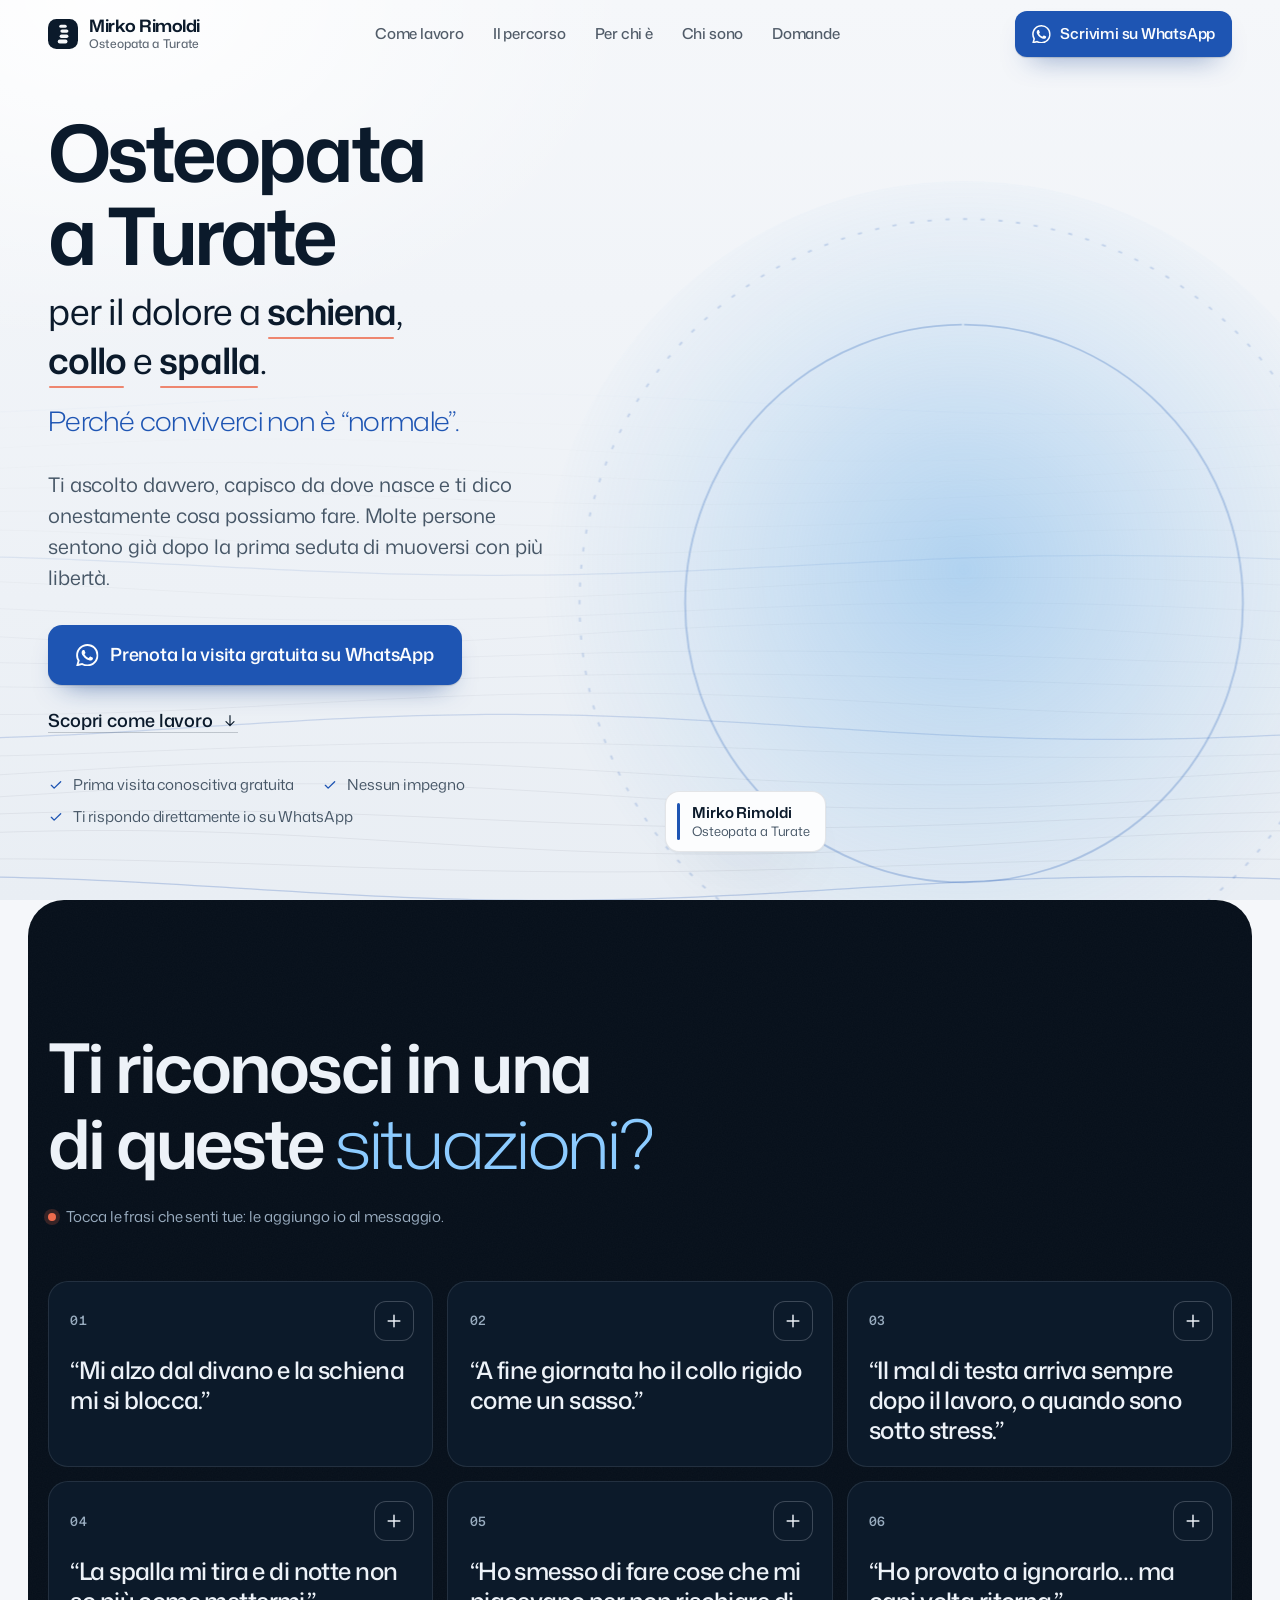
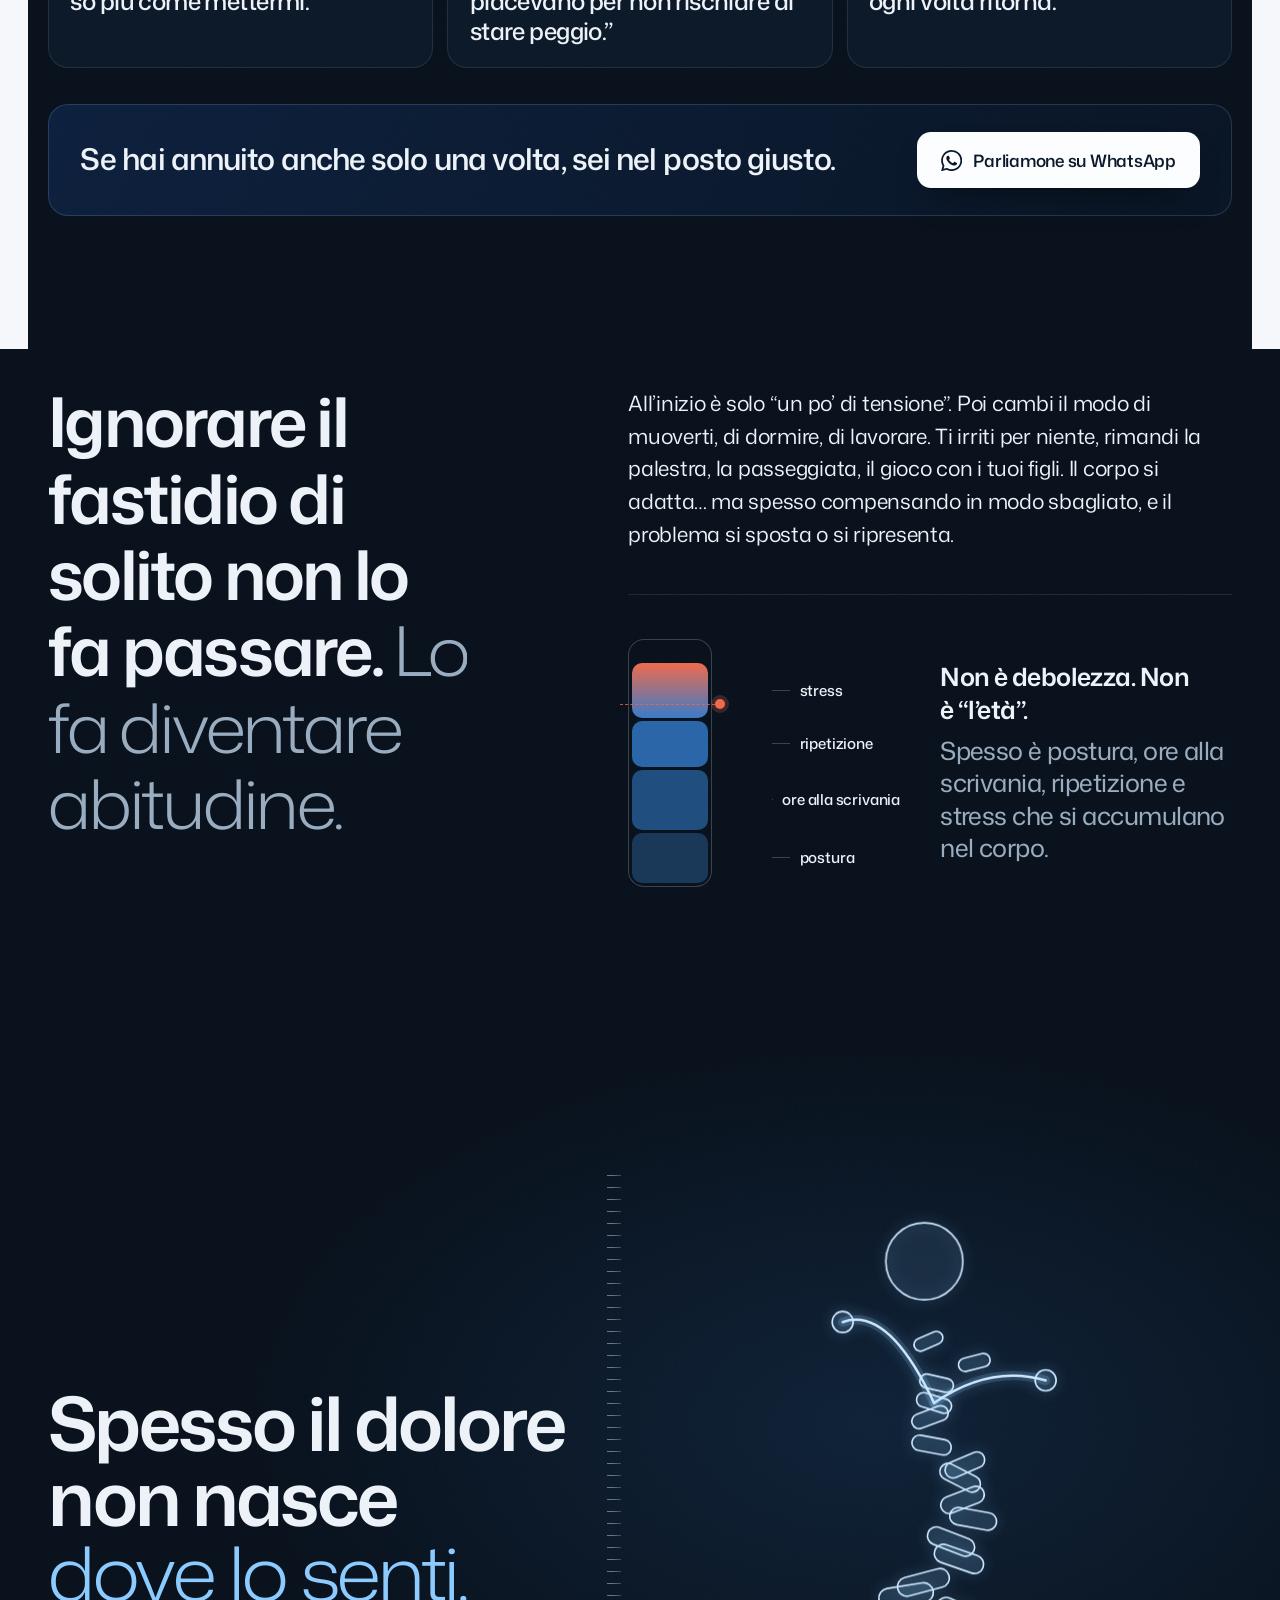
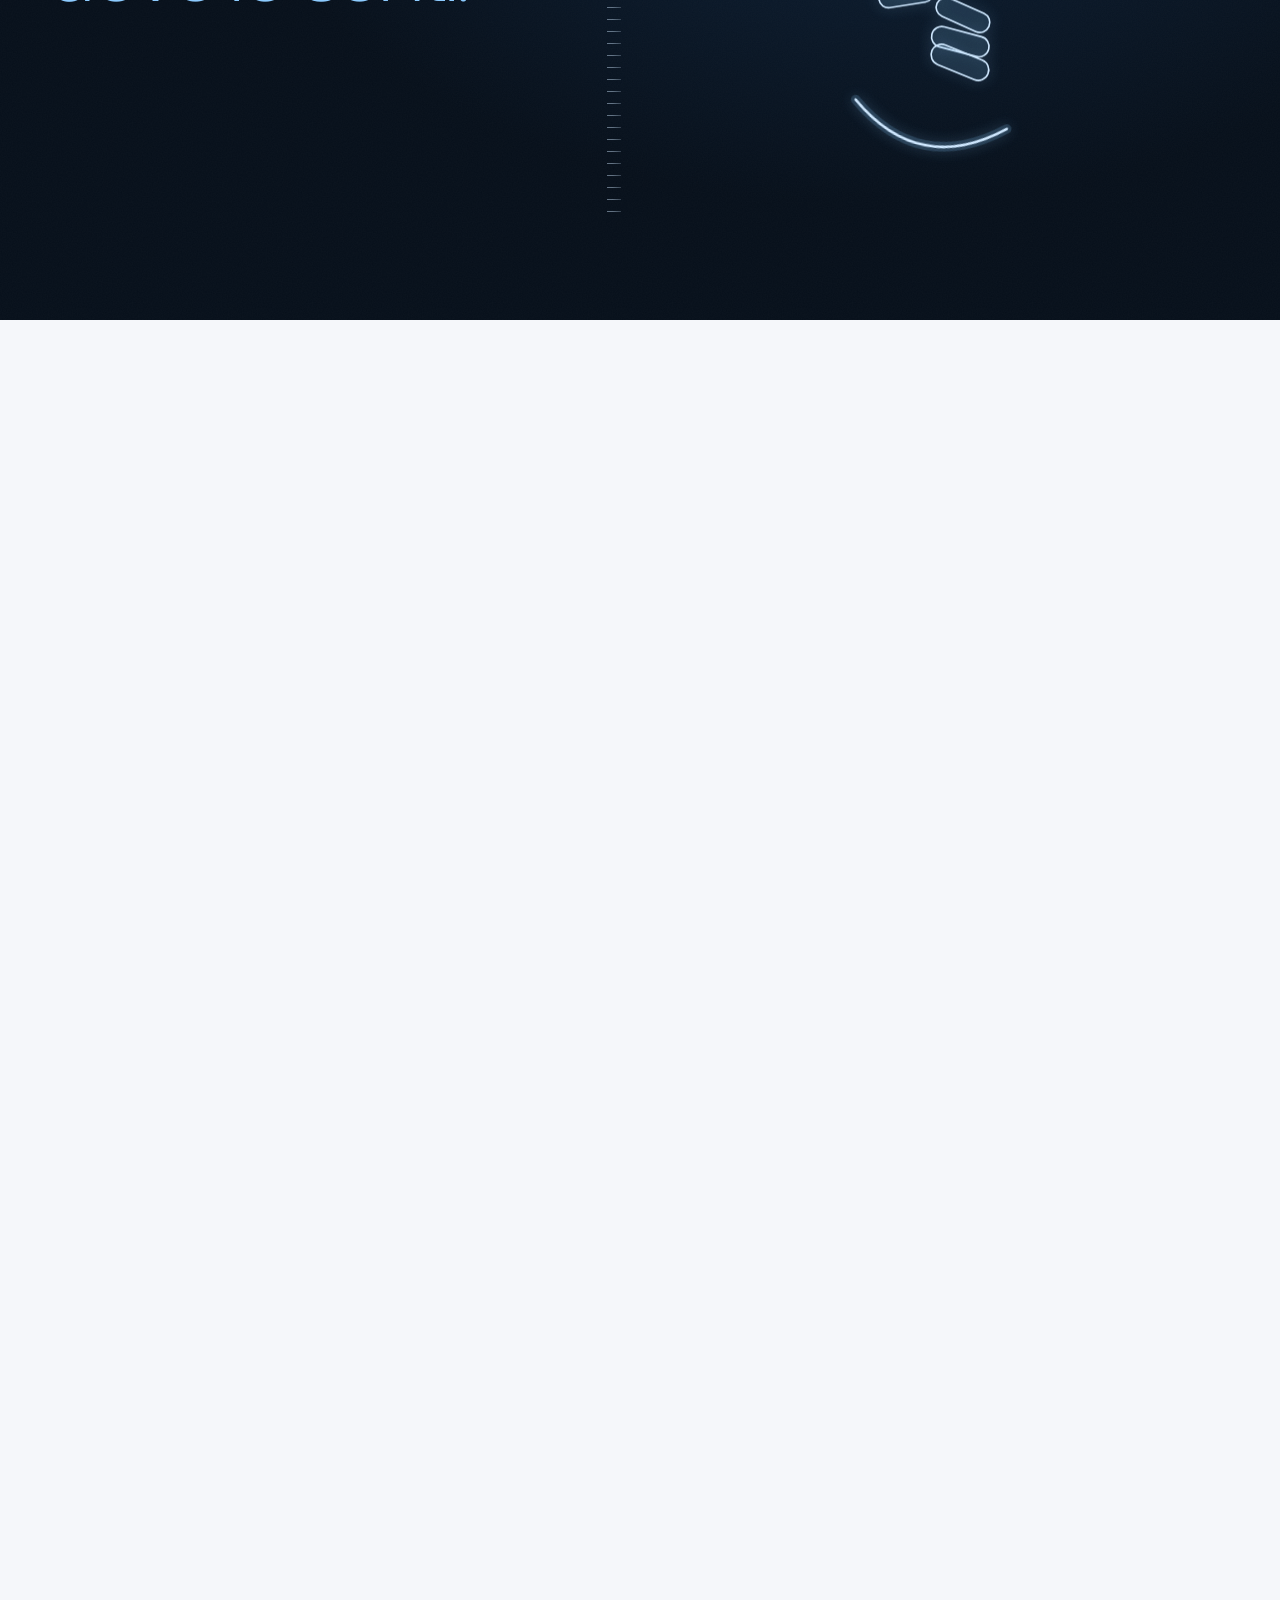
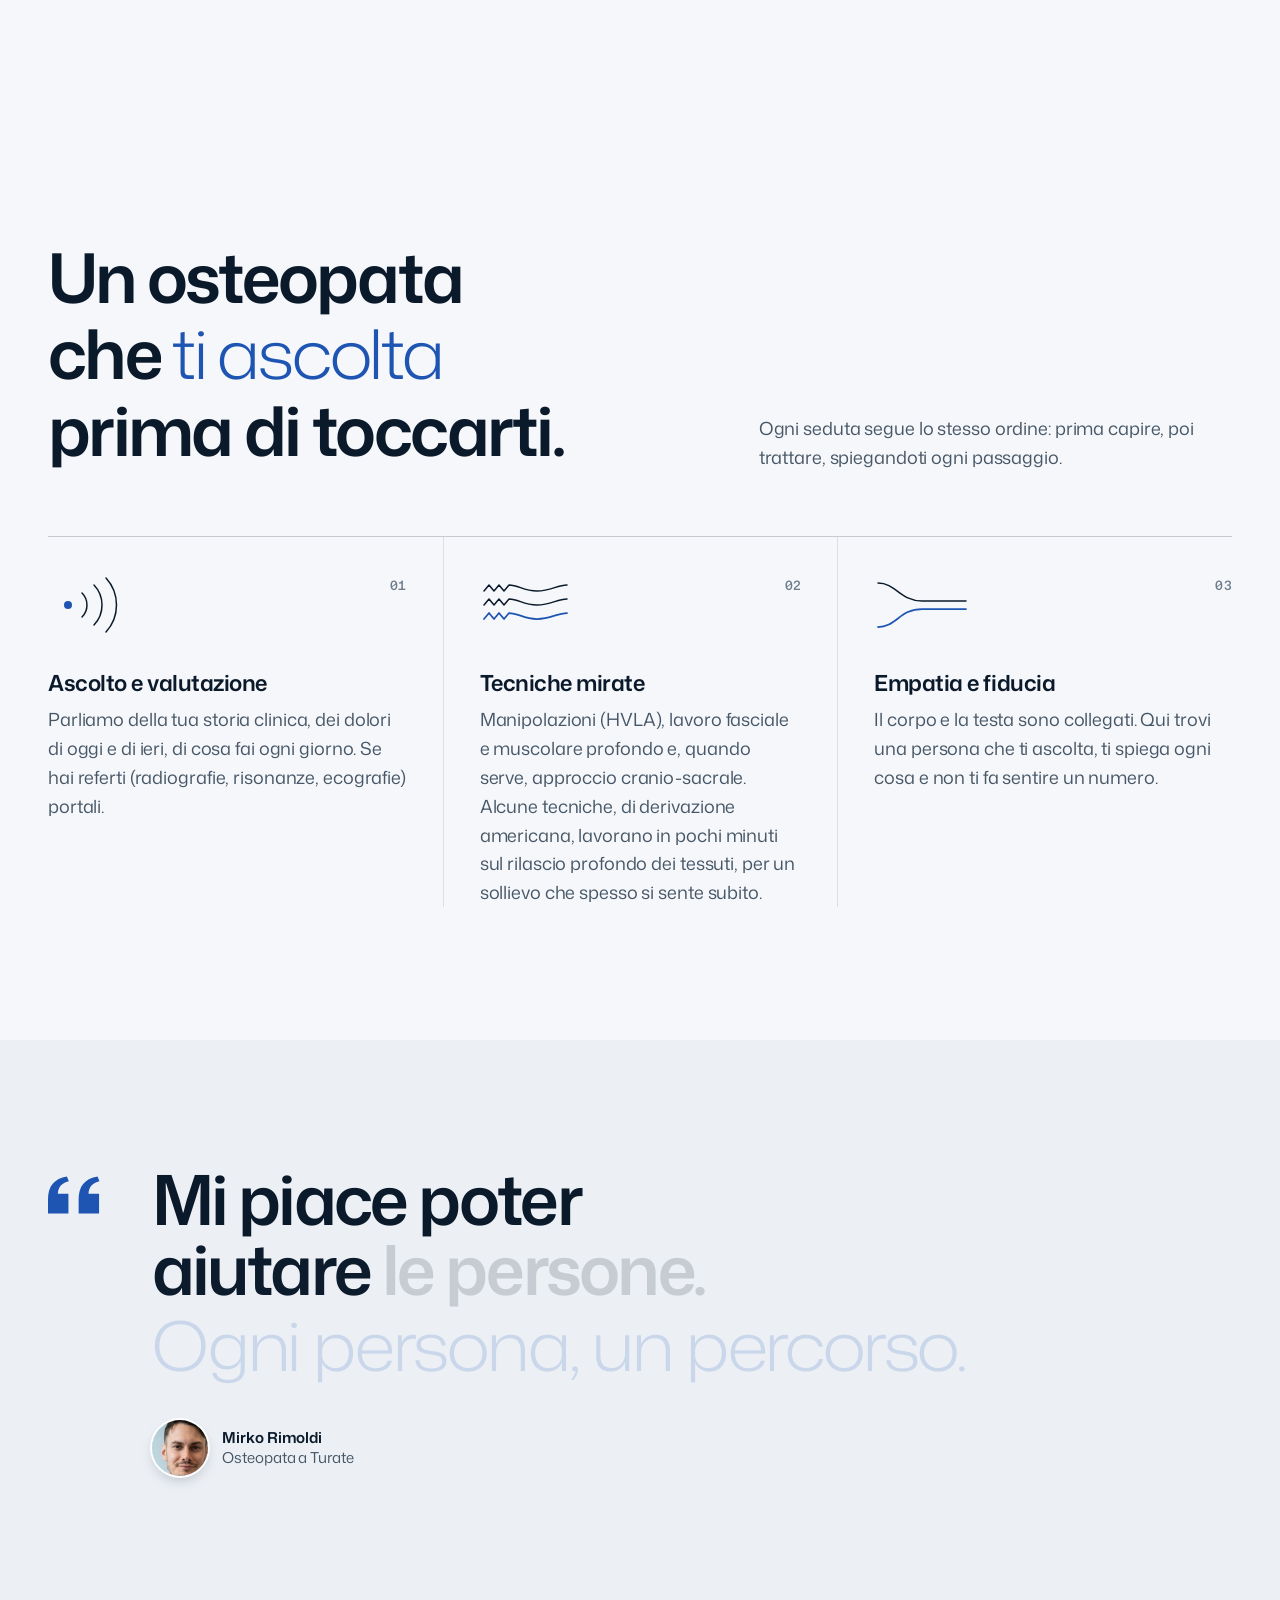
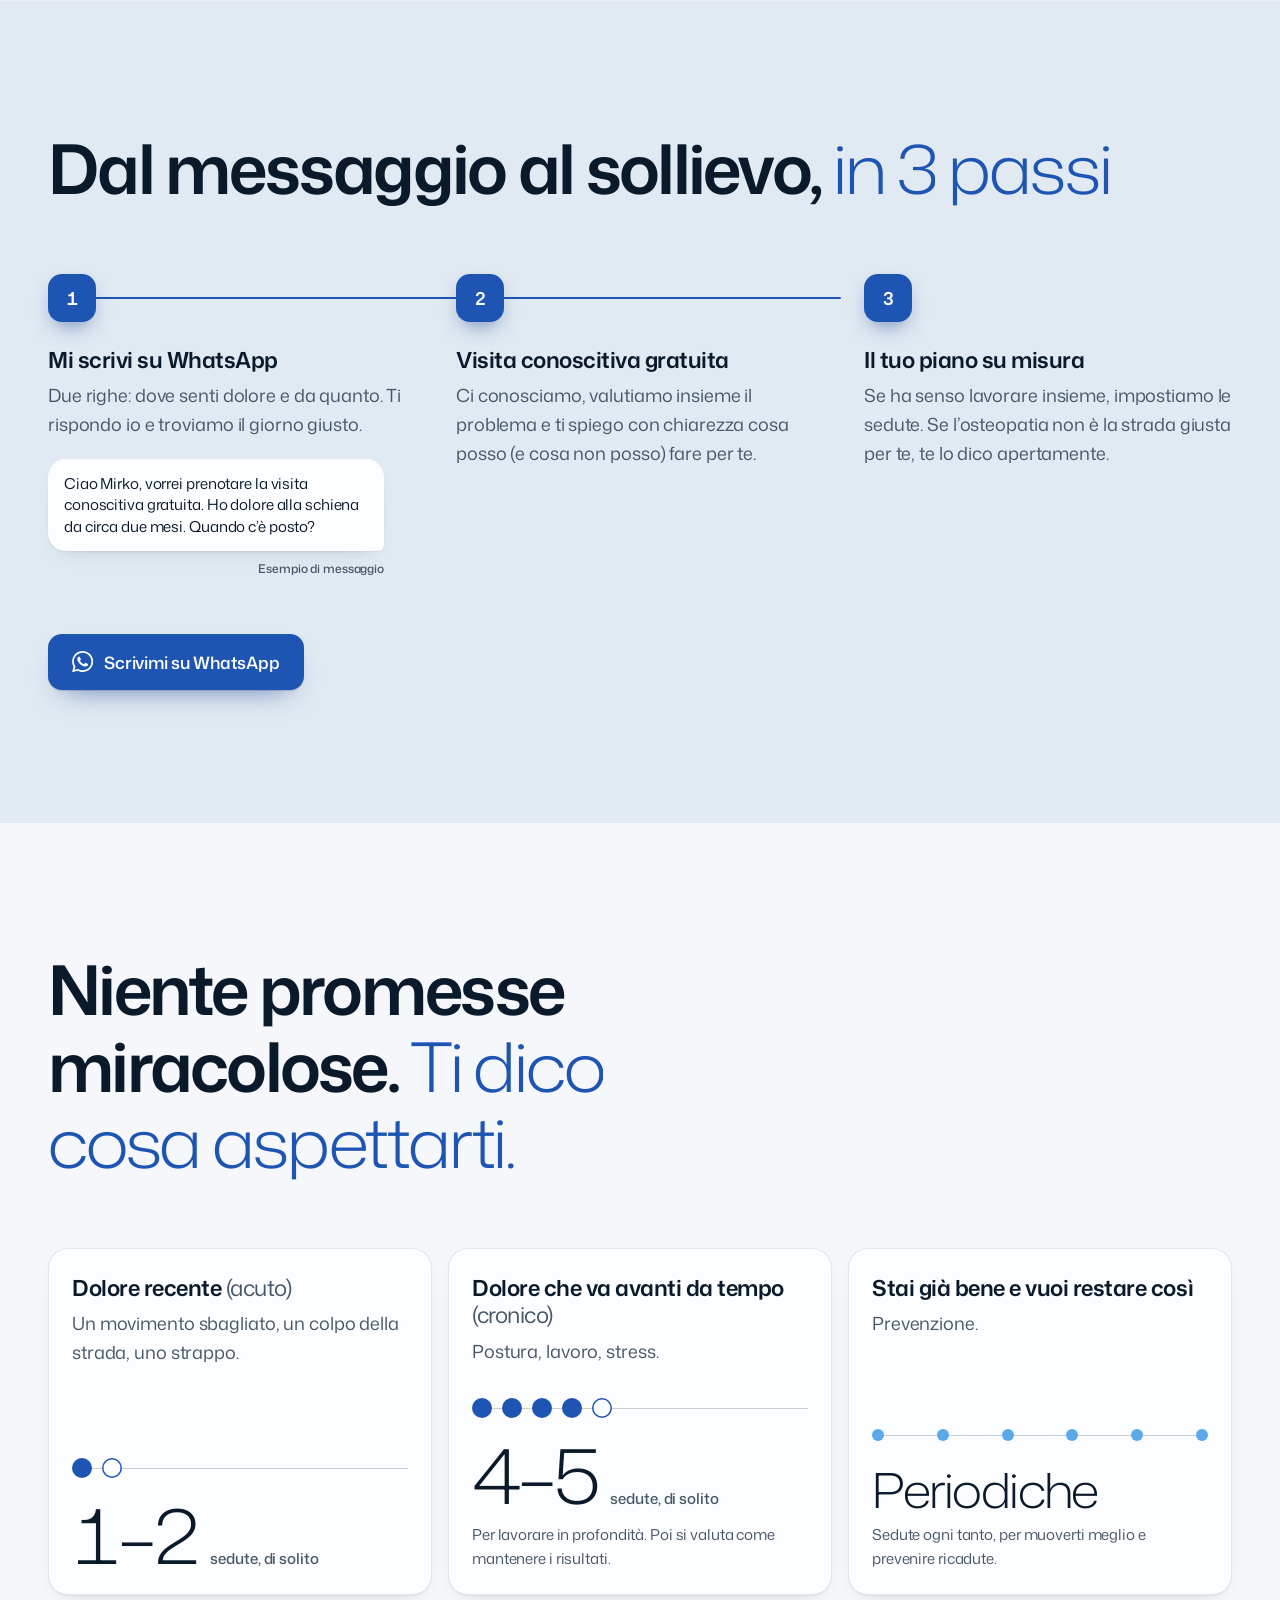
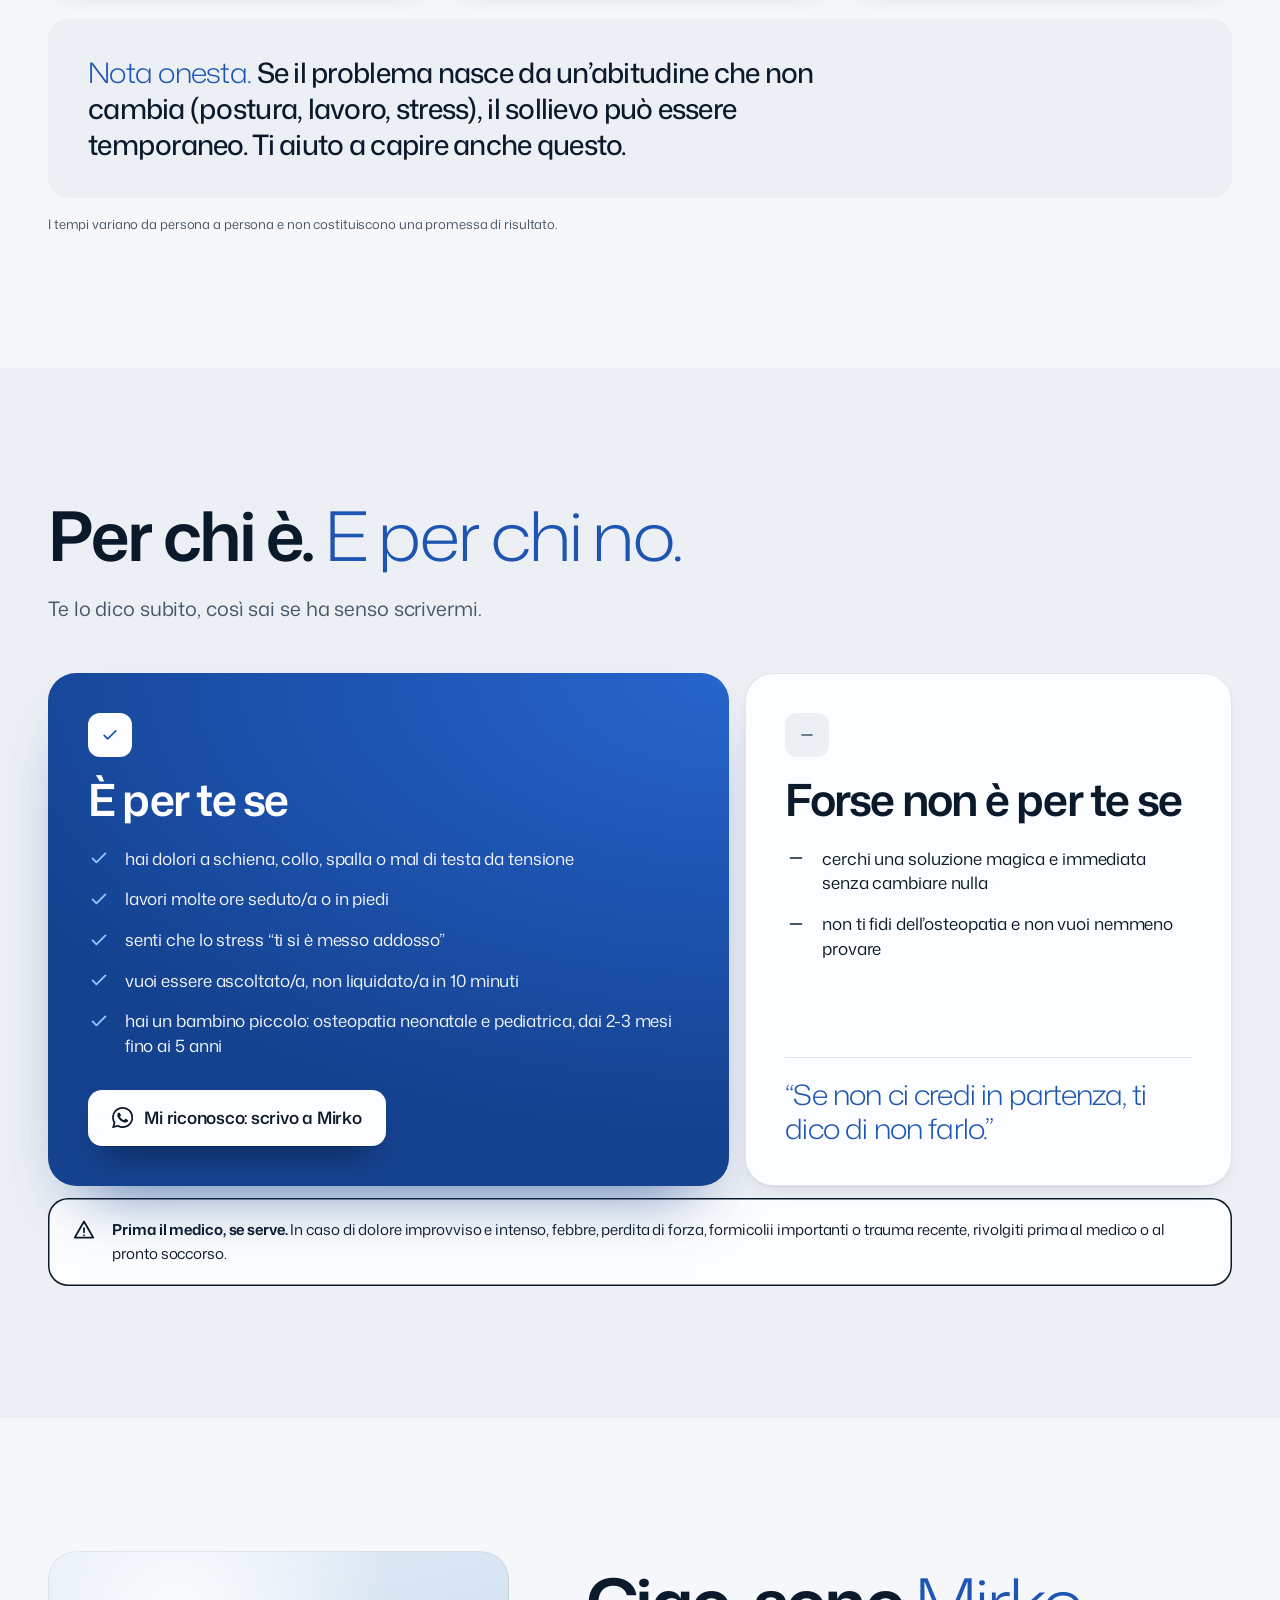
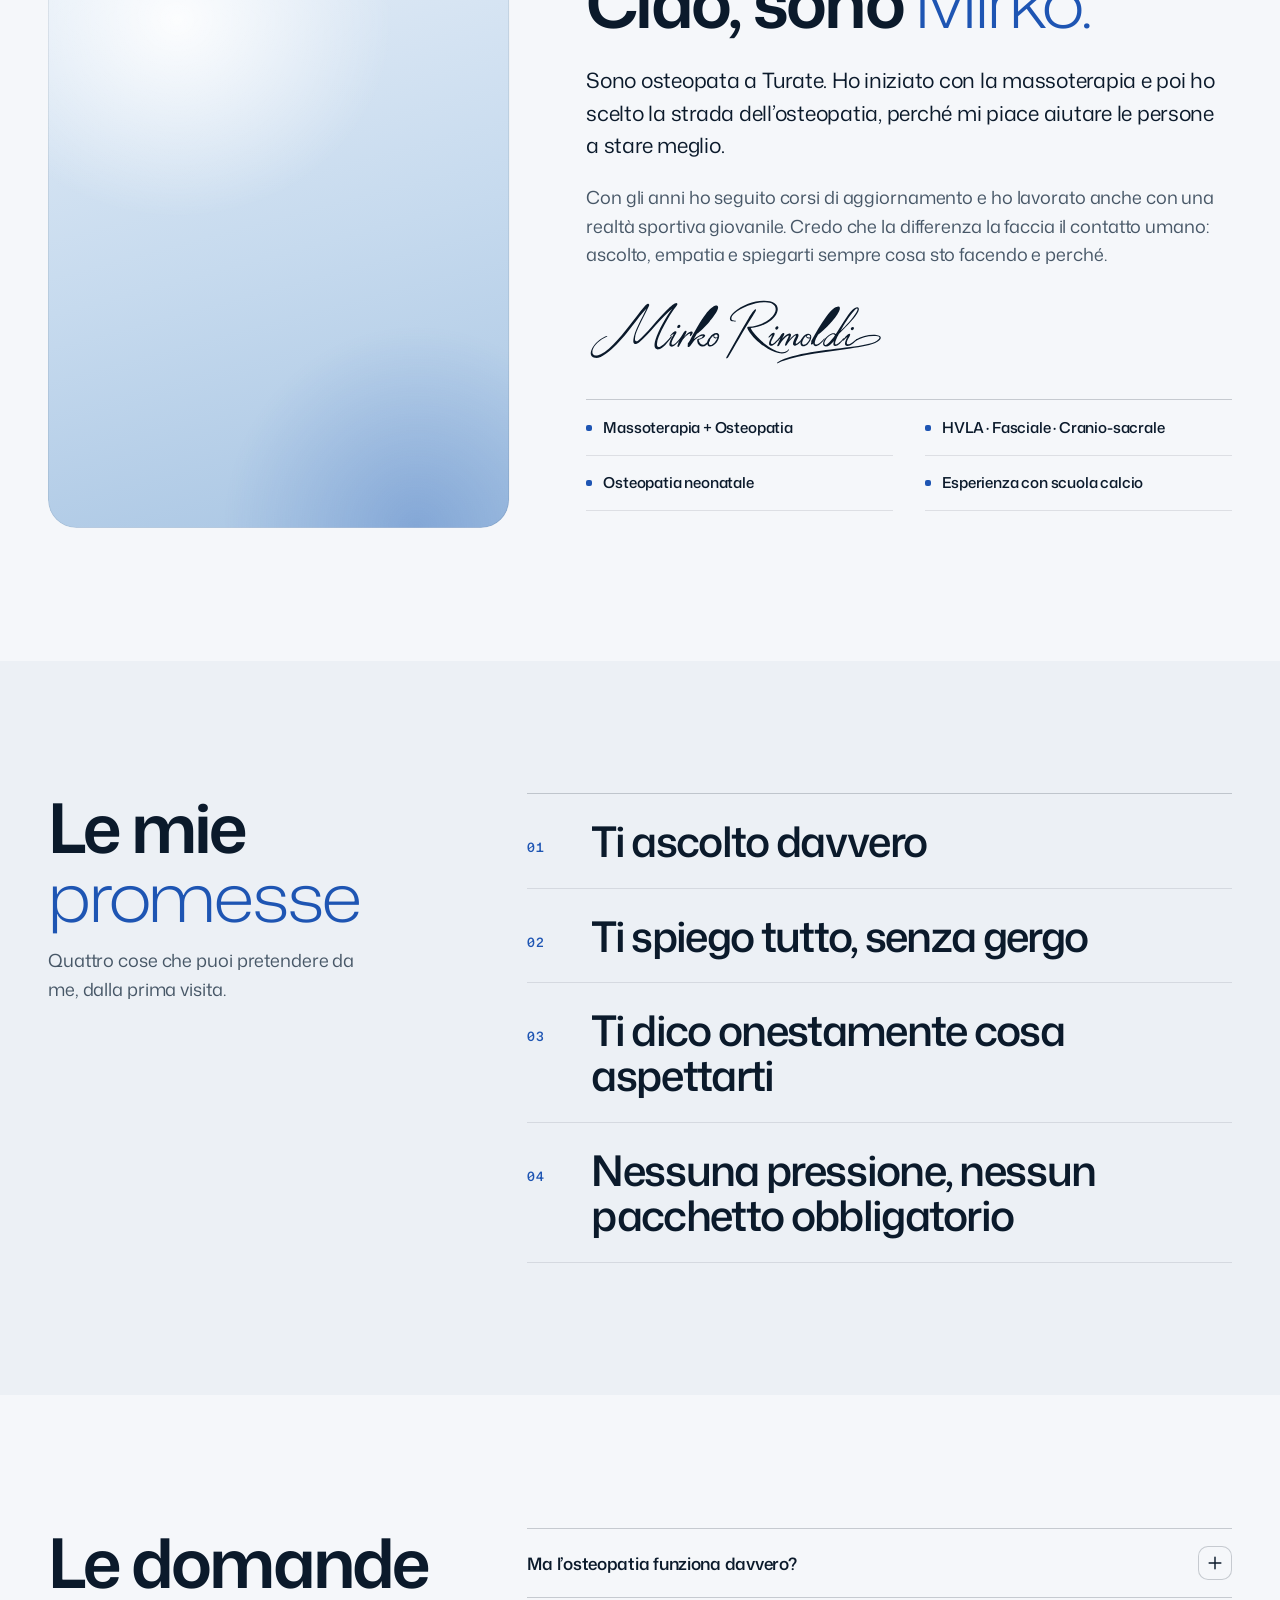
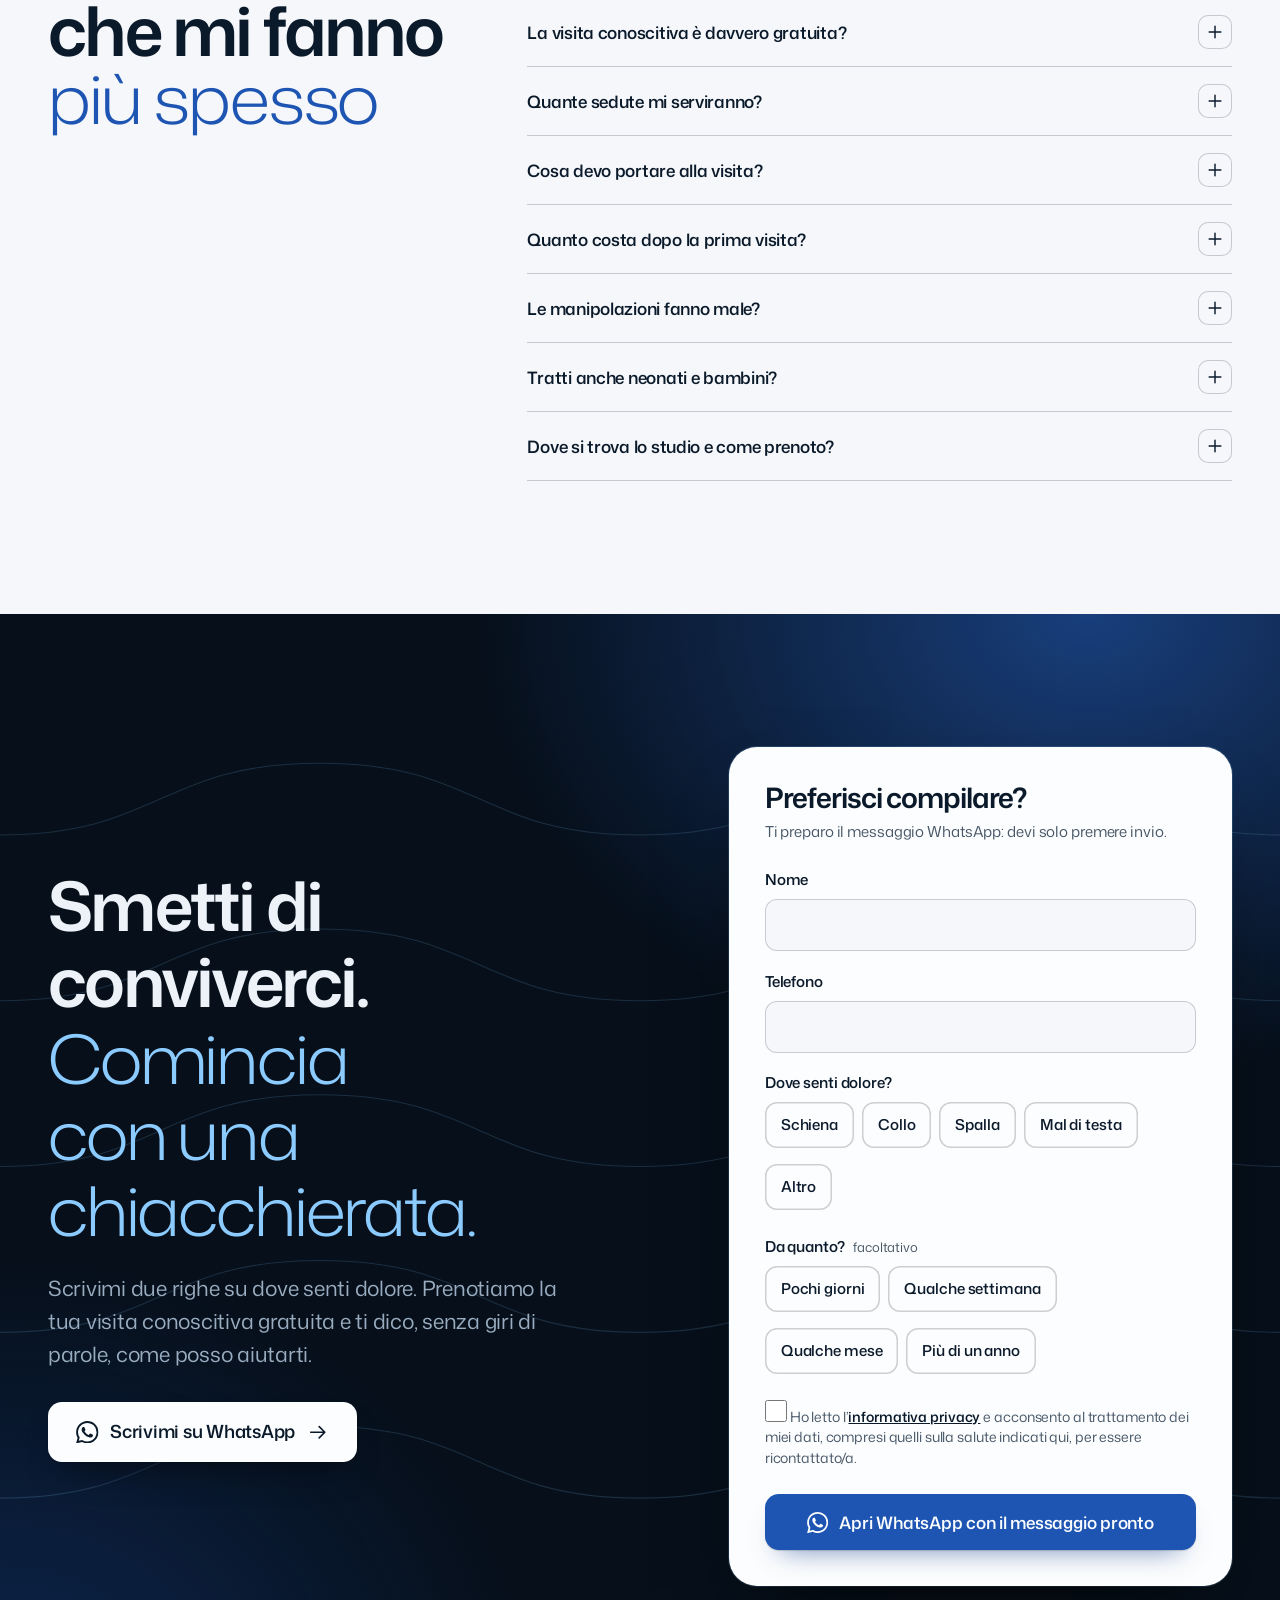
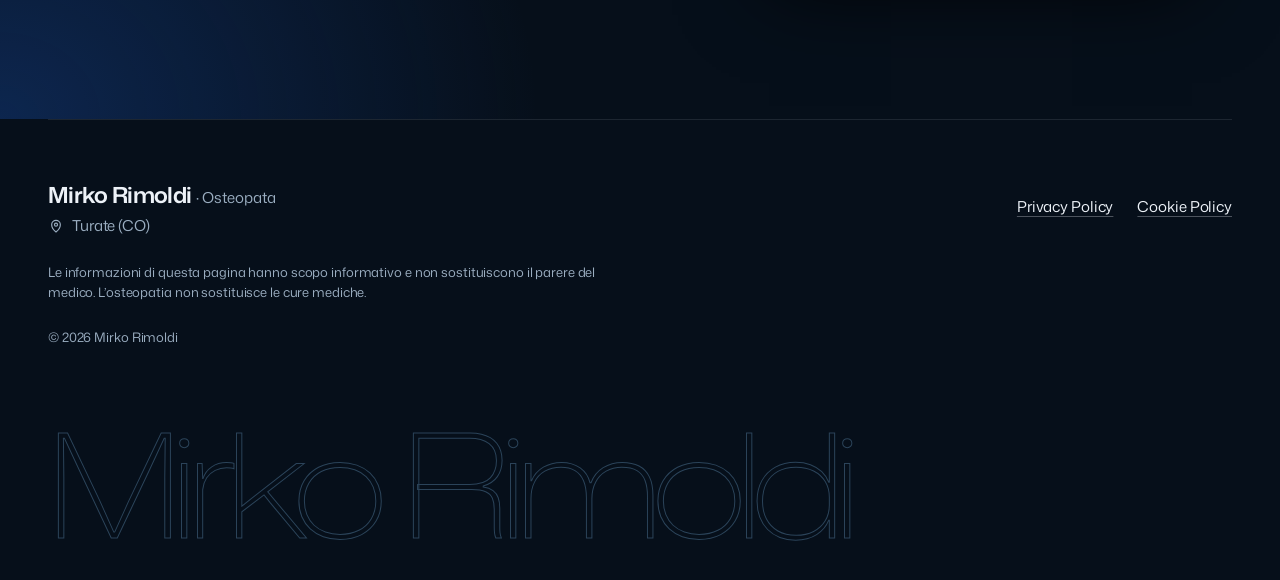
==== index.html @ b384494f "Restyling "Regia clinica": più professionale, animato, ritratto e firma in Chi sono - Un solo caratt" ====
<!doctype html>
<html lang="it" class="no-js">
<head>
<meta charset="utf-8">
<meta name="viewport" content="width=device-width, initial-scale=1, viewport-fit=cover">
<title>Osteopata a Turate · Mirko Rimoldi · Prima visita conoscitiva gratuita</title>
<meta name="description" content="Dolore alla schiena, al collo, alla spalla o mal di testa da tensione? Mirko Rimoldi, osteopata a Turate: ti ascolto, ti spiego e ti dico onestamente cosa aspettarti. Prima visita conoscitiva gratuita su WhatsApp.">
<meta name="theme-color" content="#F5F7FA">
<meta name="format-detection" content="telephone=no">

<!-- Open Graph: dopo la pubblicazione sostituire i percorsi relativi con URL assoluti (https://dominio/...) -->
<meta property="og:type" content="website">
<meta property="og:locale" content="it_IT">
<meta property="og:site_name" content="Mirko Rimoldi · Osteopata">
<meta property="og:title" content="Osteopata a Turate per schiena, collo e spalla · Prima visita conoscitiva gratuita">
<meta property="og:description" content="Ti ascolto, ti spiego e ti dico onestamente cosa aspettarti. Scrivimi su WhatsApp.">
<meta property="og:image" content="assets/img/og.jpg">
<meta property="og:image:width" content="1200">
<meta property="og:image:height" content="630">
<meta name="twitter:card" content="summary_large_image">

<link rel="icon" href="assets/img/favicon.svg" type="image/svg+xml">
<link rel="apple-touch-icon" href="assets/img/apple-touch-icon.png">

<link rel="preload" href="assets/fonts/mona-sans-latin-normal.woff2" as="font" type="font/woff2" crossorigin>
<link rel="preload" href="assets/img/mirko-cutout.webp" as="image" type="image/webp" media="(min-width: 960px)">

<script>
  (function (d) {
    var c = d.documentElement.classList;
    c.remove('no-js'); c.add('js');
    try { if (!window.matchMedia('(prefers-reduced-motion: reduce)').matches) c.add('motion'); } catch (e) {}
  })(document);
</script>
<link rel="stylesheet" href="assets/css/styles.css">
<script src="assets/js/config.js" defer></script>
<script src="assets/js/app.js" defer></script>
</head>
<body>
<!--
THESIS: "Regia clinica". Dal blocco al rilascio, girato come un film: luce di studio in apertura, notte cinematografica per il dolore, una radiografia che si riallinea, poi la luce. Più professionale della v2 (griglia rigorosa, niente card storte), sempre animata.
OWN-WORLD: Neutri freddi di studio, blu notte per le scene, blu clinico (cobalto) per fiducia e azione, un solo corallo per il punto di dolore. Un solo carattere, Mona Sans: stretto e pesante = tensione, largo e leggero = rilascio (la tipografia espira).
STORY: Mi riconosco e lo seleziono (buio) → capisco che il carico si accumula → il dolore non nasce dove lo sento (la radiografia si riallinea, la luce cambia) → un osteopata che ascolta, onesto sui tempi → scrivo su WhatsApp, con le mie frasi già nel messaggio.
FIRST VIEWPORT: Hero a tutta larghezza in luce di studio; titoli di testa che salgono da maschere, le parole del dolore entrano strette e pesanti e poi espirano; ritratto che si "accende" con anelli di precisione.
FORM: terza revisione su richiesta del cliente (24/11/2026): "più professionale ma sempre animato e da oscar".
-->
<svg width="0" height="0" style="position:absolute" aria-hidden="true" focusable="false">
  <symbol id="i-wa" viewBox="0 0 24 24"><path fill="currentColor" d="M17.47 14.38c-.3-.15-1.76-.87-2.03-.97-.27-.1-.47-.15-.67.15-.2.3-.77.97-.94 1.16-.17.2-.35.22-.64.08-.3-.15-1.26-.47-2.39-1.48-.88-.79-1.48-1.76-1.65-2.06-.17-.3-.02-.46.13-.6.13-.14.3-.35.45-.52.15-.18.2-.3.3-.5.1-.2.05-.37-.03-.52-.07-.15-.67-1.61-.92-2.2-.24-.59-.48-.5-.67-.51h-.57c-.2 0-.52.07-.79.37-.27.3-1.04 1.02-1.04 2.48s1.07 2.88 1.21 3.07c.15.2 2.1 3.2 5.08 4.49.71.31 1.26.49 1.7.63.71.22 1.36.19 1.87.12.57-.09 1.76-.72 2-1.41.25-.7.25-1.29.18-1.41-.08-.13-.28-.2-.57-.35m-5.42 7.4h-.01a9.87 9.87 0 0 1-5.03-1.38l-.36-.21-3.74.98 1-3.65-.24-.37a9.86 9.86 0 0 1-1.51-5.26c0-5.45 4.44-9.88 9.89-9.88 2.64 0 5.12 1.03 6.99 2.9a9.82 9.82 0 0 1 2.89 6.99c0 5.45-4.44 9.88-9.88 9.88m8.41-18.3A11.82 11.82 0 0 0 12.05 0C5.5 0 .16 5.34.16 11.89c0 2.1.55 4.14 1.59 5.95L.06 24l6.3-1.65a11.88 11.88 0 0 0 5.68 1.45h.01c6.55 0 11.89-5.34 11.89-11.89 0-3.18-1.24-6.17-3.48-8.41Z"/></symbol>
  <symbol id="i-check" viewBox="0 0 24 24"><path fill="none" stroke="currentColor" stroke-width="2" stroke-linecap="round" stroke-linejoin="round" d="M5 12.5l4.2 4.2L19 7"/></symbol>
  <symbol id="i-minus" viewBox="0 0 24 24"><path fill="none" stroke="currentColor" stroke-width="2" stroke-linecap="round" d="M6 12h12"/></symbol>
  <symbol id="i-plus" viewBox="0 0 24 24"><path fill="none" stroke="currentColor" stroke-width="1.75" stroke-linecap="round" d="M12 5v14M5 12h14"/></symbol>
  <symbol id="i-arrow" viewBox="0 0 24 24"><path fill="none" stroke="currentColor" stroke-width="1.75" stroke-linecap="round" stroke-linejoin="round" d="M4 12h15M13 6l6 6-6 6"/></symbol>
  <symbol id="i-down" viewBox="0 0 24 24"><path fill="none" stroke="currentColor" stroke-width="1.75" stroke-linecap="round" stroke-linejoin="round" d="M12 4v15M6 13l6 6 6-6"/></symbol>
  <symbol id="i-alert" viewBox="0 0 24 24"><g fill="none" stroke="currentColor" stroke-width="1.75" stroke-linecap="round" stroke-linejoin="round"><path d="M12 3.5 2.8 19.5h18.4Z"/><path d="M12 10v4.2"/><path d="M12 17.2v.1"/></g></symbol>
  <symbol id="i-pin" viewBox="0 0 24 24"><g fill="none" stroke="currentColor" stroke-width="1.75" stroke-linecap="round" stroke-linejoin="round"><path d="M12 21s-6.5-5.6-6.5-11a6.5 6.5 0 0 1 13 0c0 5.4-6.5 11-6.5 11Z"/><circle cx="12" cy="10" r="2.3"/></g></symbol>
</svg>

<a class="skip-link" href="#main">Vai al contenuto</a>

<header class="site-header" data-header>
  <div class="container site-header__inner">
    <a class="wordmark" href="#top" aria-label="Mirko Rimoldi, osteopata: torna all’inizio">
      <svg class="wordmark__mark" viewBox="0 0 32 32" aria-hidden="true" focusable="false"><rect class="wm-bg" width="32" height="32" rx="9"/><g class="wm-v"><rect x="12" y="6" width="8" height="3.4" rx="1.7"/><rect x="13.2" y="11.1" width="8.6" height="3.6" rx="1.8"/><rect x="12.4" y="16.4" width="9.4" height="3.8" rx="1.9"/><rect x="10.4" y="21.9" width="10.4" height="4.1" rx="2.05"/></g></svg>
      <span class="wordmark__text">
        <span class="wordmark__name">Mirko Rimoldi</span>
        <span class="wordmark__role">Osteopata a Turate</span>
      </span>
    </a>
    <nav class="nav" aria-label="Sezioni della pagina">
      <ul class="nav__list" role="list">
        <li><a class="nav__link" href="#come-lavoro" data-nav>Come lavoro</a></li>
        <li><a class="nav__link" href="#percorso" data-nav>Il percorso</a></li>
        <li><a class="nav__link" href="#per-chi" data-nav>Per chi è</a></li>
        <li><a class="nav__link" href="#chi-sono" data-nav>Chi sono</a></li>
        <li><a class="nav__link" href="#faq" data-nav>Domande</a></li>
      </ul>
    </nav>
    <div class="site-header__actions">
      <a class="btn btn--small btn--header" href="https://wa.me/" data-wa data-cta="header" target="_blank" rel="noopener">
        <svg class="icon" aria-hidden="true"><use href="#i-wa"/></svg>
        <span class="btn__label">Scrivimi<span class="sm-sr"> su WhatsApp</span></span>
      </a>
      <button class="menu-toggle" type="button" aria-expanded="false" aria-controls="menu" data-menu-toggle>
        <span class="sr-only" data-menu-label>Apri il menu</span>
        <span class="menu-toggle__bars" aria-hidden="true"><span></span><span></span></span>
      </button>
    </div>
  </div>
  <span class="site-header__progress" aria-hidden="true" data-progress></span>
</header>

<!-- Menu mobile / tablet -->
<div class="menu" id="menu" data-menu hidden>
  <nav class="container menu__inner" aria-label="Menu">
    <ul class="menu__list" role="list">
      <li><a href="#come-lavoro">Come lavoro <svg class="icon" aria-hidden="true"><use href="#i-arrow"/></svg></a></li>
      <li><a href="#percorso">Il percorso <svg class="icon" aria-hidden="true"><use href="#i-arrow"/></svg></a></li>
      <li><a href="#per-chi">Per chi è <svg class="icon" aria-hidden="true"><use href="#i-arrow"/></svg></a></li>
      <li><a href="#chi-sono">Chi sono <svg class="icon" aria-hidden="true"><use href="#i-arrow"/></svg></a></li>
      <li><a href="#faq">Domande frequenti <svg class="icon" aria-hidden="true"><use href="#i-arrow"/></svg></a></li>
    </ul>
    <div class="menu__foot">
      <a class="btn btn--primary btn--lg btn--block" href="https://wa.me/" data-wa data-cta="menu" target="_blank" rel="noopener">
        <svg class="icon" aria-hidden="true"><use href="#i-wa"/></svg>
        <span class="btn__label">Prenota la visita gratuita</span>
      </a>
      <p class="menu__meta">Prima visita conoscitiva gratuita · Studio a Turate (CO)</p>
    </div>
  </nav>
</div>

<main id="main">

  <!-- HERO: a tutta larghezza, neutra -->
  <section class="hero" id="top" data-theme="light" aria-labelledby="hero-title">
    <canvas class="hero__field" aria-hidden="true"></canvas>
    <div class="container hero__inner">
      <div class="hero__copy">
        <p class="byline" data-hero-in style="--d:.05s">
          <img class="byline__face" src="assets/img/mirko-avatar.webp" width="128" height="128" alt="">
          <span class="byline__text"><strong>Mirko Rimoldi</strong><span>Dai neonati agli adulti</span></span>
        </p>

        <h1 class="hero__title" id="hero-title"><span class="h1-lead">Osteopata a Turate</span> <span class="h1-tense">per il dolore a <span class="nw"><span class="pain">schiena</span>,</span><br> <span class="pain">collo</span> e <span class="nw"><span class="pain">spalla</span>.</span></span> <span class="h1-release">Perché conviverci non è “normale”.</span></h1>
      <script>
        (function () {
          var h = document.getElementById('hero-title'); if (!h) return;
          var V = {
            b: '<span class="h1-tense">Muoverti senza quel <span class="pain">dolore</span> di sottofondo.</span> <span class="h1-release">Comincia da una visita gratuita.</span>',
            c: '<span class="h1-tense">Il <span class="pain">mal di testa</span> dopo il lavoro e la <span class="pain">schiena</span> bloccata hanno spesso la stessa radice:</span> <span class="h1-release">lo stress che ti porti addosso.</span>',
            d: '<span class="h1-lead">Sono Mirko, osteopata a Turate.</span> <span class="h1-release">Quel <span class="pain">dolore</span> a schiena, collo o spalla non devi tenertelo.</span>',
            e: '<span class="h1-lead">A Turate, l’osteopata</span> <span class="h1-tense">per chi ha mal di <span class="nw"><span class="pain">schiena</span>,</span> <span class="pain">collo</span> o <span class="nw"><span class="pain">spalla</span>.</span></span> <span class="h1-release">E non vuole più conviverci.</span>'
          };
          var v = '';
          try { v = (new URLSearchParams(location.search).get('h') || '').toLowerCase(); } catch (e) {}
          if (V[v]) { h.innerHTML = V[v]; h.className += ' hero__title--' + v; }
          h.setAttribute('data-variant', V[v] ? v : 'a');
          if (!document.documentElement.classList.contains('motion')) return;
          /* Titoli di testa: ogni parola sale da una maschera; le parole del dolore
             entrano strette e pesanti, poi "espirano" (larghezza e peso tornano normali). */
          var words = [];
          (function walk(n) {
            Array.prototype.slice.call(n.childNodes).forEach(function (c) {
              if (c.nodeType === 3) {
                var f = document.createDocumentFragment();
                c.textContent.split(/(\s+)/).forEach(function (p) {
                  if (!p) return;
                  if (/^\s+$/.test(p)) { f.appendChild(document.createTextNode(p)); return; }
                  var o = document.createElement('span'), i = document.createElement('span');
                  o.className = 'w'; i.className = 'w__i'; i.textContent = p;
                  o.appendChild(i); f.appendChild(o); words.push(o);
                });
                c.parentNode.replaceChild(f, c);
              } else if (c.nodeType === 1) { walk(c); }
            });
          })(h);
          h.classList.add('is-split');
          var pains = Array.prototype.slice.call(h.querySelectorAll('.pain'));
          function go() {
            if (h.classList.contains('is-go')) return;
            h.classList.add('is-measure');
            var top = null, line = -1;
            words.forEach(function (w) { var t = w.offsetTop; if (top === null || Math.abs(t - top) > 4) { top = t; line++; } w.style.setProperty('--l', line); });
            pains.forEach(function (p) {
              var w = p.querySelector('.w'); if (w) p.style.setProperty('--l', w.style.getPropertyValue('--l'));
              p.style.width = Math.ceil(p.getBoundingClientRect().width) + 'px';
            });
            h.classList.remove('is-measure');
            h.classList.add('is-go');
            setTimeout(function () { pains.forEach(function (p) { p.style.width = ''; }); }, 3800);
          }
          var wait = setTimeout(go, 700);
          try { document.fonts.load('640 1em "Mona Sans"').then(function () { clearTimeout(wait); go(); }, function () {}); } catch (e) {}
        })();
      </script>

        <p class="hero__sub" data-hero-in style="--d:.85s">Ti ascolto davvero, capisco da dove nasce e ti dico onestamente cosa possiamo fare. Molte persone sentono già dopo la prima seduta di muoversi con più libertà.</p>

        <div class="hero__actions" data-hero-in style="--d:1s">
          <a class="btn btn--primary btn--lg btn--magnetic" href="https://wa.me/" data-wa data-cta="hero" target="_blank" rel="noopener" data-hero-cta>
            <svg class="icon" aria-hidden="true"><use href="#i-wa"/></svg>
            <span class="btn__label">Prenota la visita gratuita<span class="sm-sr"> su WhatsApp</span></span>
          </a>
          <a class="btn btn--ghost btn--lg" href="#" data-if="phone" data-href-tel="phone" data-call data-cta="hero-call">Chiamami</a>
          <a class="link-quiet" href="#come-lavoro">Scopri come lavoro <svg class="icon icon--sm" aria-hidden="true"><use href="#i-down"/></svg></a>
        </div>

        <ul class="hero__points" data-hero-in style="--d:1.15s" aria-label="Cosa ti garantisco">
          <li><svg class="icon icon--sm" aria-hidden="true"><use href="#i-check"/></svg>Prima visita conoscitiva gratuita</li>
          <li><svg class="icon icon--sm" aria-hidden="true"><use href="#i-check"/></svg>Nessun impegno</li>
          <li><svg class="icon icon--sm" aria-hidden="true"><use href="#i-check"/></svg>Ti rispondo direttamente io su WhatsApp</li>
        </ul>
      </div>
      <figure class="hero__figure" data-parallax>
        <span class="hero__halo" aria-hidden="true">
          <svg class="hero__rings" viewBox="0 0 100 100" focusable="false"><circle cx="50" cy="50" r="33" pathLength="1"/><circle cx="50" cy="50" r="45.5"/></svg>
        </span>
        <picture>
          <source media="(min-width: 960px)" srcset="assets/img/mirko-cutout.webp" width="1056" height="1566">
          <img src="assets/img/mirko-cutout-m.webp" width="640" height="949" alt="Mirko Rimoldi, osteopata a Turate, in divisa bianca con le braccia incrociate" decoding="async">
        </picture>
        <figcaption class="hero__tag"><span><strong>Mirko Rimoldi</strong>Osteopata a Turate</span></figcaption>
      </figure>
    </div>
  </section>

  <!-- TI RICONOSCI? (PAIN): le frasi scelte finiscono nel messaggio WhatsApp -->
  <section class="pain-section section section--dark" id="ti-riconosci" data-theme="dark" aria-labelledby="pain-title" data-stage>
    <div class="container">
      <div class="section-head">
        <h2 class="h2" id="pain-title" data-reveal="mask">Ti riconosci in una di queste <em>situazioni?</em></h2>
        <p class="pain__hint">Tocca le frasi che senti tue: le aggiungo io al messaggio.</p>
      </div>

      <ul class="quotes" role="list" data-stagger data-quotes>
        <li class="quote" data-short="mi alzo dal divano e la schiena si blocca">
          <button class="quote__btn" type="button" aria-pressed="false" aria-describedby="q1">
            <span class="quote__text">“Mi alzo dal divano e la schiena mi si blocca.”</span>
            <span class="quote__toggle" aria-hidden="true"><svg class="icon icon--plus"><use href="#i-plus"/></svg><svg class="icon icon--check"><use href="#i-check"/></svg></span>
          </button>
          <div class="quote__more" id="q1"><div><p><strong>Ecco cosa succede davvero:</strong> spesso il problema non è il movimento in sé, ma le ore passate nella stessa posizione prima di farlo.</p></div></div>
        </li>
        <li class="quote" data-short="a fine giornata ho il collo rigido">
          <button class="quote__btn" type="button" aria-pressed="false" aria-describedby="q2">
            <span class="quote__text">“A fine giornata ho il collo rigido come un sasso.”</span>
            <span class="quote__toggle" aria-hidden="true"><svg class="icon icon--plus"><use href="#i-plus"/></svg><svg class="icon icon--check"><use href="#i-check"/></svg></span>
          </button>
          <div class="quote__more" id="q2"><div><p><strong>Ecco cosa succede davvero:</strong> postura e ore alla scrivania si accumulano nel corpo, giorno dopo giorno.</p></div></div>
        </li>
        <li class="quote" data-short="mal di testa dopo il lavoro o sotto stress">
          <button class="quote__btn" type="button" aria-pressed="false" aria-describedby="q3">
            <span class="quote__text">“Il mal di testa arriva sempre dopo il lavoro, o quando sono sotto stress.”</span>
            <span class="quote__toggle" aria-hidden="true"><svg class="icon icon--plus"><use href="#i-plus"/></svg><svg class="icon icon--check"><use href="#i-check"/></svg></span>
          </button>
          <div class="quote__more" id="q3"><div><p><strong>Ecco cosa succede davvero:</strong> il mal di testa “a fascia” può dipendere da come porti lo stress.</p></div></div>
        </li>
        <li class="quote" data-short="la spalla mi tira e di notte non so come mettermi">
          <button class="quote__btn" type="button" aria-pressed="false" aria-describedby="q4">
            <span class="quote__text">“La spalla mi tira e di notte non so più come mettermi.”</span>
            <span class="quote__toggle" aria-hidden="true"><svg class="icon icon--plus"><use href="#i-plus"/></svg><svg class="icon icon--check"><use href="#i-check"/></svg></span>
          </button>
          <div class="quote__more" id="q4"><div><p><strong>Ecco cosa succede davvero:</strong> la spalla risente di come ti muovi ogni giorno, non solo di dove fa male.</p></div></div>
        </li>
        <li class="quote" data-short="ho smesso di fare cose che mi piacevano">
          <button class="quote__btn" type="button" aria-pressed="false" aria-describedby="q5">
            <span class="quote__text">“Ho smesso di fare cose che mi piacevano per non rischiare di stare peggio.”</span>
            <span class="quote__toggle" aria-hidden="true"><svg class="icon icon--plus"><use href="#i-plus"/></svg><svg class="icon icon--check"><use href="#i-check"/></svg></span>
          </button>
          <div class="quote__more" id="q5"><div><p><strong>Ecco cosa succede davvero:</strong> il corpo si adatta, ma spesso compensando in modo sbagliato.</p></div></div>
        </li>
        <li class="quote" data-short="ho provato a ignorarlo ma ritorna">
          <button class="quote__btn" type="button" aria-pressed="false" aria-describedby="q6">
            <span class="quote__text">“Ho provato a ignorarlo… ma ogni volta ritorna.”</span>
            <span class="quote__toggle" aria-hidden="true"><svg class="icon icon--plus"><use href="#i-plus"/></svg><svg class="icon icon--check"><use href="#i-check"/></svg></span>
          </button>
          <div class="quote__more" id="q6"><div><p><strong>Ecco cosa succede davvero:</strong> ignorare il fastidio di solito non lo fa passare. Lo fa diventare abitudine.</p></div></div>
        </li>
      </ul>

      <div class="pick" data-pick>
        <p class="pick__text"><span class="pick__count" data-pick-count aria-live="polite">Se hai annuito anche solo una volta, sei nel posto giusto.</span></p>
        <a class="btn btn--light btn--magnetic" href="https://wa.me/" data-wa data-cta="pain" data-pick-cta target="_blank" rel="noopener">
          <svg class="icon" aria-hidden="true"><use href="#i-wa"/></svg>
          <span class="btn__label" data-pick-label>Parliamone su WhatsApp</span>
        </a>
      </div>
    </div>
  </section>

  <!-- AGITATE -->
  <section class="agitate section section--dark" id="costo" data-theme="dark" aria-labelledby="agitate-title">
    <div class="container agitate__grid">
      <h2 class="h2 agitate__title" id="agitate-title" data-reveal="mask">Ignorare il fastidio di solito non lo fa passare. <em>Lo fa diventare abitudine.</em></h2>
      <div class="agitate__body">
        <p class="lead">All’inizio è solo “un po’ di tensione”. Poi cambi il modo di muoverti, di dormire, di lavorare. Ti irriti per niente, rimandi la palestra, la passeggiata, il gioco con i tuoi figli. Il corpo si adatta… ma spesso compensando in modo sbagliato, e il problema si sposta o si ripresenta.</p>
        <div class="weight">
          <div class="load" data-load aria-hidden="true">
            <div class="load__tank">
              <span class="load__layer" style="--i:0;--h:21%;--c:#1A3858"></span>
              <span class="load__layer" style="--i:1;--h:25%;--c:#204E7E"></span>
              <span class="load__layer" style="--i:2;--h:19%;--c:#2A66A8"></span>
              <span class="load__layer" style="--i:3;--h:23%;--c:linear-gradient(0deg,#3B7BC8 0%,#EE6B4D 100%)"></span>
            </div>
            <ul class="load__labels" role="list">
              <li style="--i:0;--h:21%">postura</li>
              <li style="--i:1;--h:25%">ore alla scrivania</li>
              <li style="--i:2;--h:19%">ripetizione</li>
              <li style="--i:3;--h:23%">stress</li>
            </ul>
            <span class="load__limit"></span>
          </div>
          <p class="weight__text"><strong>Non è debolezza. Non è “l’età”.</strong> Spesso è postura, ore alla scrivania, ripetizione e stress che si accumulano nel corpo.</p>
        </div>
      </div>
    </div>
  </section>

  <!-- REFRAME: la colonna che si riallinea -->
  <section class="reframe" id="il-punto" aria-labelledby="reframe-title" data-reframe>
    <div class="reframe__stage" data-theme="dark">
      <div class="reframe__bg" aria-hidden="true">
        <span class="reframe__layer reframe__layer--mid"></span>
        <span class="reframe__layer reframe__layer--dark"></span>
      </div>
      <div class="container reframe__grid">
        <div class="reframe__copy">
          <h2 class="h2 reframe__title" id="reframe-title">Spesso il dolore non nasce <em>dove lo senti.</em></h2>
          <p class="reframe__text">La schiena che fa male può dipendere da come lavori. Il mal di testa “a fascia” da come porti lo stress. La spalla da come ti muovi ogni giorno. Per questo non mi limito a “toccare dove fa male”: prima capisco la tua storia, il tuo lavoro, le tue abitudini.</p>
        </div>
        <figure class="spine" aria-hidden="true">
          <span class="spine__ruler"></span>
          <span class="spine__scan"></span>
          <svg class="spine__svg" viewBox="0 0 480 600" preserveAspectRatio="xMidYMid meet" focusable="false">
            <g class="spine__links" fill="none" stroke-linecap="round"></g>
            <g class="spine__body"></g>
            <g class="spine__pain"><circle class="spine__pulse" r="16"/><circle class="spine__dot" r="7"/></g>
          </svg>
          <span class="spine__tag" data-tag="stress" style="--x:2%;--y:6%">lo stress</span>
          <span class="spine__tag" data-tag="move" style="--x:72%;--y:19%">come ti muovi</span>
          <span class="spine__tag" data-tag="work" style="--x:0%;--y:49%">come lavori</span>
        </figure>
      </div>
    </div>
  </section>

  <!-- SOLUZIONE: COME LAVORO -->
  <section class="how section" id="come-lavoro" data-theme="light" aria-labelledby="how-title">
    <div class="container">
      <div class="how__head">
        <h2 class="h2 how__title" id="how-title" data-reveal="mask">Un osteopata che <em>ti ascolta</em> prima di toccarti.</h2>
        <p class="how__intro" data-reveal>Ogni seduta segue lo stesso ordine: prima capire, poi trattare, spiegandoti ogni passaggio.</p>
      </div>

      <div class="pillars">
        <article class="pillar">
          <svg class="pillar__glyph" viewBox="0 0 96 64" aria-hidden="true" focusable="false">
            <circle cx="20" cy="32" r="4" class="g-accent"/>
            <path d="M34 20a17 17 0 0 1 0 24M46 12a29 29 0 0 1 0 40M58 5a40 40 0 0 1 0 54" class="g-line" pathLength="1"/>
          </svg>
          <h3 class="h3">Ascolto e valutazione</h3>
          <p>Parliamo della tua storia clinica, dei dolori di oggi e di ieri, di cosa fai ogni giorno. Se hai referti (radiografie, risonanze, ecografie) portali.</p>
        </article>
        <article class="pillar">
          <svg class="pillar__glyph" viewBox="0 0 96 64" aria-hidden="true" focusable="false">
            <path d="M4 18l5-6 5 6 5-6 5 6 5-6c10 0 14 6 28 6s20-6 30-6" class="g-line" pathLength="1"/>
            <path d="M4 32l5-6 5 6 5-6 5 6 5-6c10 0 14 6 28 6s20-6 30-6" class="g-line" pathLength="1"/>
            <path d="M4 46l5-6 5 6 5-6 5 6 5-6c10 0 14 6 28 6s20-6 30-6" class="g-line g-line--accent" pathLength="1"/>
          </svg>
          <h3 class="h3">Tecniche mirate</h3>
          <p>Manipolazioni (HVLA), lavoro fasciale e muscolare profondo e, quando serve, approccio cranio-sacrale. Alcune tecniche, di derivazione americana, lavorano in pochi minuti sul rilascio profondo dei tessuti, per un sollievo che spesso si sente subito.</p>
        </article>
        <article class="pillar">
          <svg class="pillar__glyph" viewBox="0 0 96 64" aria-hidden="true" focusable="false">
            <path d="M4 10c18 0 22 18 44 18s26 0 44 0" class="g-line" pathLength="1"/>
            <path d="M4 54c18 0 22-18 44-18s26 0 44 0" class="g-line g-line--accent" pathLength="1"/>
          </svg>
          <h3 class="h3">Empatia e fiducia</h3>
          <p>Il corpo e la testa sono collegati. Qui trovi una persona che ti ascolta, ti spiega ogni cosa e non ti fa sentire un numero.</p>
        </article>
      </div>

    </div>
  </section>

  <!-- CITAZIONE -->
  <section class="quote-band" data-theme="light" aria-label="Le parole di Mirko">
    <div class="container">
      <figure class="signature" data-reveal>
        <svg class="signature__mark" viewBox="0 0 56 40" aria-hidden="true" focusable="false"><path d="M0 40V24.6C0 10.4 6.8 2.2 20.4 0l2 5.2C14.8 7 11 11.4 10.6 18.6H22V40H0Zm33 0V24.6C33 10.4 39.8 2.2 53.4 0l2 5.2C47.8 7 44 11.4 43.6 18.6H55V40H33Z"/></svg>
        <blockquote class="signature__text" data-words>
          <p><span>Mi piace poter aiutare le persone.</span> <em>Ogni persona, un percorso.</em></p>
        </blockquote>
        <figcaption class="signature__by">
          <img src="assets/img/mirko-volto.webp" width="320" height="320" alt="" loading="lazy" decoding="async">
          <span><strong>Mirko Rimoldi</strong><span>Osteopata a Turate</span></span>
        </figcaption>
      </figure>
    </div>
  </section>

  <!-- PERCORSO -->
  <section class="steps-section section section--mist" id="percorso" data-theme="light" aria-labelledby="steps-title">
    <div class="container">
      <h2 class="h2" id="steps-title" data-reveal="mask">Dal messaggio al sollievo, <em>in 3 passi</em></h2>
      <div class="steps" data-steps>
        <div class="steps__line" aria-hidden="true"><span></span></div>
        <ol class="steps__list">
          <li class="step">
            <span class="step__num" aria-hidden="true">1</span>
            <div class="step__body">
              <h3 class="h3">Mi scrivi su WhatsApp</h3>
              <p>Due righe: dove senti dolore e da quanto. Ti rispondo io e troviamo il giorno giusto.</p>
              <div class="chat" aria-label="Esempio di messaggio">
                <p class="chat__bubble">Ciao Mirko, vorrei prenotare la visita conoscitiva gratuita. Ho dolore alla schiena da circa due mesi. Quando c’è posto?</p>
                <span class="chat__meta">Esempio di messaggio</span>
              </div>
            </div>
          </li>
          <li class="step">
            <span class="step__num" aria-hidden="true">2</span>
            <div class="step__body">
              <h3 class="h3">Visita conoscitiva gratuita</h3>
              <p>Ci conosciamo, valutiamo insieme il problema e ti spiego con chiarezza cosa posso (e cosa non posso) fare per te.</p>
            </div>
          </li>
          <li class="step">
            <span class="step__num" aria-hidden="true">3</span>
            <div class="step__body">
              <h3 class="h3">Il tuo piano su misura</h3>
              <p>Se ha senso lavorare insieme, impostiamo le sedute. Se l’osteopatia non è la strada giusta per te, te lo dico apertamente.</p>
            </div>
          </li>
        </ol>
      </div>
      <div class="steps__cta">
        <a class="btn btn--primary btn--magnetic" href="https://wa.me/" data-wa data-cta="percorso" target="_blank" rel="noopener">
          <svg class="icon" aria-hidden="true"><use href="#i-wa"/></svg>
          <span class="btn__label">Scrivimi su WhatsApp</span>
        </a>
      </div>
    </div>
  </section>

  <!-- ASPETTATIVE ONESTE -->
  <section class="expect section" id="aspettative" data-theme="light" aria-labelledby="expect-title">
    <div class="container">
      <h2 class="h2 expect__title" id="expect-title" data-reveal="mask">Niente promesse miracolose. <em>Ti dico cosa aspettarti.</em></h2>

      <div class="paths" data-paths>
        <article class="path">
          <h3 class="h3">Dolore recente <span>(acuto)</span></h3>
          <p class="path__cause">Un movimento sbagliato, un colpo della strada, uno strappo.</p>
          <div class="path__meter" aria-hidden="true">
            <span class="dot"></span><span class="dot dot--maybe"></span>
          </div>
          <p class="path__count"><span class="path__num" data-count="1–2">1–2</span> <span class="path__unit">sedute, di solito</span></p>
        </article>
        <article class="path">
          <h3 class="h3">Dolore che va avanti da tempo <span>(cronico)</span></h3>
          <p class="path__cause">Postura, lavoro, stress.</p>
          <div class="path__meter" aria-hidden="true">
            <span class="dot"></span><span class="dot"></span><span class="dot"></span><span class="dot"></span><span class="dot dot--maybe"></span>
          </div>
          <p class="path__count"><span class="path__num" data-count="4–5">4–5</span> <span class="path__unit">sedute, di solito</span></p>
          <p class="path__note">Per lavorare in profondità. Poi si valuta come mantenere i risultati.</p>
        </article>
        <article class="path path--keep">
          <h3 class="h3">Stai già bene e vuoi restare così</h3>
          <p class="path__cause">Prevenzione.</p>
          <div class="path__meter path__meter--spaced" aria-hidden="true">
            <span class="dot"></span><span class="dot"></span><span class="dot"></span><span class="dot"></span><span class="dot"></span><span class="dot"></span>
          </div>
          <p class="path__count"><span class="path__num path__num--word">Periodiche</span></p>
          <p class="path__note">Sedute ogni tanto, per muoverti meglio e prevenire ricadute.</p>
        </article>
      </div>

      <div class="honest">
        <p class="honest__text"><strong>Nota onesta.</strong> Se il problema nasce da un’abitudine che non cambia (postura, lavoro, stress), il sollievo può essere temporaneo. Ti aiuto a capire anche questo.</p>
      </div>
      <p class="fineprint">I tempi variano da persona a persona e non costituiscono una promessa di risultato.</p>
    </div>
  </section>

  <!-- PER CHI È -->
  <section class="fit section section--cloud" id="per-chi" data-theme="light" aria-labelledby="fit-title">
    <div class="container">
      <div class="fit__head">
        <h2 class="h2" id="fit-title" data-reveal="mask">Per chi è. <em>E per chi no.</em></h2>
        <p class="fit__intro">Te lo dico subito, così sai se ha senso scrivermi.</p>
      </div>
      <div class="fit__grid">
        <div class="fit__col fit__col--yes">
          <p class="fit__label"><svg class="icon" aria-hidden="true"><use href="#i-check"/></svg></p>
          <h3 class="fit__title">È per te se</h3>
          <ul class="ticks" role="list">
            <li><svg class="icon" aria-hidden="true"><use href="#i-check"/></svg><span>hai dolori a schiena, collo, spalla o mal di testa da tensione</span></li>
            <li><svg class="icon" aria-hidden="true"><use href="#i-check"/></svg><span>lavori molte ore seduto/a o in piedi</span></li>
            <li><svg class="icon" aria-hidden="true"><use href="#i-check"/></svg><span>senti che lo stress “ti si è messo addosso”</span></li>
            <li><svg class="icon" aria-hidden="true"><use href="#i-check"/></svg><span>vuoi essere ascoltato/a, non liquidato/a in 10 minuti</span></li>
            <li><svg class="icon" aria-hidden="true"><use href="#i-check"/></svg><span>hai un bambino piccolo: osteopatia neonatale e pediatrica, dai 2-3 mesi fino ai 5 anni</span></li>
          </ul>
          <a class="btn btn--light" href="https://wa.me/" data-wa data-cta="per-chi" target="_blank" rel="noopener">
            <svg class="icon" aria-hidden="true"><use href="#i-wa"/></svg>
            <span class="btn__label">Mi riconosco: scrivo a Mirko</span>
          </a>
        </div>
        <div class="fit__col fit__col--no">
          <p class="fit__label"><svg class="icon" aria-hidden="true"><use href="#i-minus"/></svg></p>
          <h3 class="fit__title">Forse non è per te se</h3>
          <ul class="ticks ticks--no" role="list">
            <li><svg class="icon" aria-hidden="true"><use href="#i-minus"/></svg><span>cerchi una soluzione magica e immediata senza cambiare nulla</span></li>
            <li><svg class="icon" aria-hidden="true"><use href="#i-minus"/></svg><span>non ti fidi dell’osteopatia e non vuoi nemmeno provare</span></li>
          </ul>
          <blockquote class="fit__quote"><p>“Se non ci credi in partenza, ti dico di non farlo.”</p></blockquote>
        </div>
      </div>
      <aside class="safety" aria-label="Nota di sicurezza">
        <svg class="icon" aria-hidden="true"><use href="#i-alert"/></svg>
        <p><strong>Prima il medico, se serve.</strong> In caso di dolore improvviso e intenso, febbre, perdita di forza, formicolii importanti o trauma recente, rivolgiti prima al medico o al pronto soccorso.</p>
      </aside>
    </div>
  </section>

  <!-- CHI SONO -->
  <section class="about section" id="chi-sono" data-theme="light" aria-labelledby="about-title">
    <div class="container about__grid">
      <figure class="about__photo">
        <div class="photo photo--about" data-reveal>
          <picture>
            <source media="(min-width: 960px)" srcset="assets/img/mirko-cutout.webp" width="1056" height="1566">
            <img src="assets/img/mirko-cutout-m.webp" width="640" height="949" alt="Ritratto di Mirko Rimoldi, osteopata a Turate, sorridente in divisa bianca" loading="lazy" decoding="async">
          </picture>
        </div>
      </figure>
      <div class="about__copy">
        <h2 class="h2" id="about-title" data-reveal="mask">Ciao, sono <em>Mirko.</em></h2>
        <p class="lead">Sono osteopata a Turate. Ho iniziato con la massoterapia e poi ho scelto la strada dell’osteopatia, perché mi piace aiutare le persone a stare meglio.</p>
        <p>Con gli anni ho seguito corsi di aggiornamento e ho lavorato anche con una realtà sportiva giovanile. Credo che la differenza la faccia il contatto umano: ascolto, empatia e spiegarti sempre cosa sto facendo e perché.</p>
        <p class="sign" data-reveal><svg class="sign__svg" viewBox="96 170 1120 262" role="img" aria-label="Firma di Mirko Rimoldi" focusable="false"><g fill="currentColor"><path d="M173 318C150 328 123 351 120 371C117 390 132 393 151 384C190 365 235 307 275 255C297 226 318 198 325 196C330 193 334 197 331 204C312 246 280 299 279 324C278 334 282 338 290 333C320 311 363 253 398 219C413 204 429 191 435 193C440 195 436 201 431 207C404 241 367 310 362 338C359 353 363 361 374 355C389 347 403 330 414 316L417 318C401 340 383 362 369 365C350 369 349 351 355 331C366 294 398 239 418 214C382 241 330 311 296 338C279 351 270 347 273 328C276 299 304 250 322 213C291 244 252 307 210 347C183 375 150 401 129 397C108 393 111 373 123 355C135 337 156 322 172 316C176 314 177 316 173 318Z" /><path d="M410 315C418 305 426 297 431 298C437 300 432 307 428 314C421 326 413 342 416 347C421 354 438 335 450 321L453 322C438 342 423 358 413 355C403 352 408 338 414 326L424 307C420 308 415 313 412 317Z" /><path d="M438 277C441 273 446 273 448 276C450 279 446 285 442 286C437 287 435 282 438 277Z" /><path d="M445 328C454 315 462 298 466 297C472 294 473 299 469 306L462 319C473 306 482 298 490 299C500 300 490 315 486 316C482 317 484 310 486 306C476 307 462 322 455 333L444 353C441 359 435 356 438 350L445 328Z" /><path d="M476 344C494 318 512 285 536 248C551 224 571 202 580 206C593 212 562 251 550 265C533 285 518 300 507 309L487 347C484 354 479 357 477 353C475 350 478 345 481 338C499 303 522 262 544 233C554 219 572 202 581 202C604 202 574 243 557 262C540 281 522 299 510 307L498 328C514 315 528 307 537 310C550 315 528 327 517 330C517 341 527 352 538 347C544 345 551 337 556 331L559 332C550 346 539 357 529 355C517 354 511 343 511 331C511 327 515 326 519 326C526 324 534 319 532 315C525 312 507 325 498 335L485 353C480 360 473 357 476 350ZM515 298C539 276 568 243 579 220C584 210 581 208 574 213C555 226 530 271 515 298Z" /><path d="M558 321C566 308 580 301 589 306C599 312 590 334 579 345C570 355 555 360 550 349C545 339 553 324 558 321ZM560 328C554 339 553 348 559 349C568 352 582 335 586 323C575 328 570 321 572 315C568 317 563 323 560 328ZM575 314C572 319 580 324 587 319C589 309 580 307 575 314Z" /><path d="M620 395C646 349 674 296 703 249C713 232 726 214 730 216C734 219 724 232 718 242C683 297 651 355 628 393C624 400 618 402 620 395Z" /><path d="M647 261C624 260 633 239 650 225C678 201 722 184 758 184C800 183 820 201 809 229C798 258 757 281 711 286C718 303 744 330 768 348C799 371 826 382 844 373C847 371 850 368 852 366C854 364 855 366 853 369C837 390 803 379 775 363C748 348 717 320 703 296C698 286 695 282 703 281C746 279 787 256 800 231C813 206 795 188 761 190C721 191 676 210 650 232C637 244 634 256 648 258C654 259 657 259 657 260C657 262 652 262 647 261Z" /><path d="M777 319C787 307 795 301 799 304C803 307 797 316 793 324C788 333 784 343 788 345C793 349 806 335 817 322L820 323C806 343 791 357 783 351C776 347 781 333 787 322L792 312C788 314 783 318 779 322Z" /><path d="M804 283C807 279 813 278 814 282C816 285 812 291 808 292C803 292 801 287 804 283Z" /><path d="M812 332C819 320 825 308 829 306C836 301 839 307 834 315L828 326C840 313 852 303 859 307C865 310 859 322 854 331C868 315 879 305 887 308C895 312 881 332 879 341C877 350 890 342 903 325L906 327C894 343 881 355 873 351C864 347 872 330 879 318C882 311 876 314 871 318C860 327 852 338 846 348C843 353 838 353 839 348C842 338 851 323 853 316C854 310 846 316 841 320C831 329 822 341 817 351C813 357 808 353 811 348L822 323L812 335Z" /><path d="M905 320C913 309 926 304 933 310C943 317 933 338 923 347C914 355 902 357 898 348C894 339 900 326 905 320ZM908 327C902 337 901 346 907 348C916 351 929 335 932 324C924 327 917 323 918 316C914 318 911 322 908 327ZM922 314C917 319 925 324 933 320C934 313 928 310 922 314Z" /><path d="M937 334C953 306 972 272 992 245C1008 223 1027 204 1037 207C1053 213 1026 247 1012 263C993 285 974 302 961 312C951 331 947 344 953 347C960 351 974 338 985 325L988 326C974 345 958 358 949 352C939 346 948 326 953 315C974 274 1009 220 1030 208C1043 201 1048 210 1041 223C1026 254 986 292 963 310L944 344C940 351 933 347 937 341ZM968 301C988 284 1017 254 1032 231C1041 217 1042 209 1033 215C1015 227 987 268 968 301Z" /><path d="M1027 316C1024 305 1014 308 1005 315C993 324 983 340 987 347C992 356 1012 333 1025 314C1049 279 1070 239 1091 218C1100 209 1110 205 1114 211C1121 223 1088 259 1073 275L1040 308C1033 321 1023 341 1027 346C1032 351 1047 336 1057 324L1060 326C1046 344 1032 357 1023 352C1018 350 1019 342 1022 334C1010 348 994 361 984 352C974 341 992 317 1006 310C1017 303 1028 303 1030 312ZM1046 297C1065 279 1092 250 1105 228C1115 211 1109 209 1098 220C1081 237 1060 271 1046 297Z" /><path d="M1055 330C1065 318 1074 306 1080 307C1085 308 1081 316 1077 322C1071 332 1067 343 1072 346C1080 351 1098 333 1108 326L1110 329C1095 343 1079 357 1068 352C1058 348 1065 331 1072 319C1066 323 1062 328 1057 333Z" /><path d="M1086 285C1089 281 1095 281 1096 284C1098 288 1094 293 1090 294C1085 294 1083 289 1086 285Z" /><path d="M1104 329C1125 316 1158 309 1180 312C1203 315 1200 328 1184 337C1164 350 1122 356 1083 362C999 374 899 384 831 409C822 412 816 415 812 417C807 419 808 416 813 413C871 379 992 369 1082 357C1123 351 1163 345 1182 333C1195 325 1196 317 1179 316C1156 313 1126 320 1106 332Z" /></g></svg></p>
        <ul class="creds" role="list">
          <li>Massoterapia + Osteopatia</li>
          <li>HVLA · Fasciale · Cranio-sacrale</li>
          <li>Osteopatia neonatale</li>
          <li>Esperienza con scuola calcio</li>
          <li data-if="yearsExperience" data-fill="yearsExperience"></li>
          <li data-if="registration" data-fill="registration"></li>
        </ul>
      </div>
    </div>
  </section>

  <!-- PROVA SOCIALE (solo con ≥ 5 recensioni reali) -->
  <section class="reviews section" id="recensioni" data-theme="light" aria-labelledby="reviews-title" hidden>
    <div class="container">
      <h2 class="h2" id="reviews-title">Cosa dicono le persone che sono passate <em>dallo studio.</em></h2>
      <ul class="reviews__list" role="list" data-reviews></ul>
    </div>
  </section>

  <!-- LE MIE PROMESSE (default finché non ci sono recensioni reali) -->
  <section class="promises section section--cloud" id="promesse" data-theme="light" aria-labelledby="promises-title">
    <div class="container promises__grid">
      <div class="promises__head">
        <h2 class="h2" id="promises-title">Le mie <em>promesse</em></h2>
        <p>Quattro cose che puoi pretendere da me, dalla prima visita.</p>
      </div>
      <ol class="promises__list" role="list" data-stagger>
        <li><span>Ti ascolto davvero</span></li>
        <li><span>Ti spiego tutto, senza gergo</span></li>
        <li><span>Ti dico onestamente cosa aspettarti</span></li>
        <li><span>Nessuna pressione, nessun pacchetto obbligatorio</span></li>
      </ol>
    </div>
  </section>

  <!-- FAQ -->
  <section class="faq section" id="faq" data-theme="light" aria-labelledby="faq-title">
    <div class="container faq__grid">
      <h2 class="h2" id="faq-title">Le domande che mi fanno <em>più spesso</em></h2>
      <div class="faq__list">
        <details class="qa">
          <summary><span>Ma l’osteopatia funziona davvero?</span><svg class="icon" aria-hidden="true"><use href="#i-plus"/></svg></summary>
          <div class="qa__a"><p>È giusto chiederselo. Funziona se è la strada giusta per il tuo problema, ed è per questo che la prima visita è gratuita: ti spiego con sincerità cosa posso fare e cosa no. Se non è adatta a te, te lo dico.</p></div>
        </details>
        <details class="qa">
          <summary><span>La visita conoscitiva è davvero gratuita?</span><svg class="icon" aria-hidden="true"><use href="#i-plus"/></svg></summary>
          <div class="qa__a"><p>Sì. Serve a conoscerci e a capire il tuo caso, senza impegno.</p></div>
        </details>
        <details class="qa">
          <summary><span>Quante sedute mi serviranno?</span><svg class="icon" aria-hidden="true"><use href="#i-plus"/></svg></summary>
          <div class="qa__a"><p>Dipende. In genere 1–2 per un problema recente, 4–5 per uno che ti accompagna da tempo. Lo definiamo insieme dopo la prima valutazione.</p></div>
        </details>
        <details class="qa">
          <summary>
            <span data-if="sessionDuration">Quanto dura una seduta e cosa devo portare?</span>
            <span data-unless="sessionDuration">Cosa devo portare alla visita?</span>
            <svg class="icon" aria-hidden="true"><use href="#i-plus"/></svg>
          </summary>
          <div class="qa__a"><p><span data-if="sessionDuration"><span data-fill="sessionDuration"></span>. </span>Porta eventuali referti recenti (RX, risonanze, ecografie). Vieni con abiti comodi.</p></div>
        </details>
        <details class="qa">
          <summary><span>Quanto costa dopo la prima visita?</span><svg class="icon" aria-hidden="true"><use href="#i-plus"/></svg></summary>
          <div class="qa__a">
            <p data-if="sessionPrice"><span data-fill="sessionPrice"></span>. Te lo dico prima, senza sorprese.</p>
            <p data-unless="sessionPrice">Te lo dico chiaramente alla visita conoscitiva, prima di iniziare qualsiasi seduta. Senza sorprese.</p>
          </div>
        </details>
        <details class="qa">
          <summary><span>Le manipolazioni fanno male?</span><svg class="icon" aria-hidden="true"><use href="#i-plus"/></svg></summary>
          <div class="qa__a"><p>Le tecniche vengono spiegate prima e adattate a te. Se qualcosa non ti convince, ci fermiamo.</p></div>
        </details>
        <details class="qa">
          <summary><span>Tratti anche neonati e bambini?</span><svg class="icon" aria-hidden="true"><use href="#i-plus"/></svg></summary>
          <div class="qa__a"><p>Sì, osteopatia neonatale e pediatrica, dai 2-3 mesi fino ai 5 anni.</p></div>
        </details>
        <details class="qa" data-if="prescriptionAnswer">
          <summary><span>Serve la prescrizione del medico?</span><svg class="icon" aria-hidden="true"><use href="#i-plus"/></svg></summary>
          <div class="qa__a"><p data-fill="prescriptionAnswer"></p></div>
        </details>
        <details class="qa">
          <summary><span>Dove si trova lo studio e come prenoto?</span><svg class="icon" aria-hidden="true"><use href="#i-plus"/></svg></summary>
          <div class="qa__a">
            <p>Lo studio è a Turate<span data-if="address">, in <span data-fill="address"></span></span>. Prenoti scrivendomi su WhatsApp: ti rispondo io.</p>
            <p data-if="mapsUrl"><a class="link-inline" data-href="mapsUrl" href="#" target="_blank" rel="noopener">Apri lo studio su Google Maps</a></p>
          </div>
        </details>
      </div>
    </div>
  </section>

  <!-- CTA FINALE -->
  <section class="final section" id="prenota" data-theme="dark" aria-labelledby="final-title" data-final>
    <svg class="final__waves" viewBox="0 0 1200 400" preserveAspectRatio="none" aria-hidden="true" focusable="false">
      <path d="M0 80c150 0 150-26 300-26s150 26 300 26 150-26 300-26 150 26 300 26"/>
      <path d="M0 140c150 0 150-26 300-26s150 26 300 26 150-26 300-26 150 26 300 26"/>
      <path d="M0 200c150 0 150-26 300-26s150 26 300 26 150-26 300-26 150 26 300 26"/>
      <path d="M0 260c150 0 150-26 300-26s150 26 300 26 150-26 300-26 150 26 300 26"/>
      <path d="M0 320c150 0 150-26 300-26s150 26 300 26 150-26 300-26 150 26 300 26"/>
    </svg>
    <div class="container final__grid">
      <div class="final__copy">
        <h2 class="h2 final__title" id="final-title" data-reveal="mask">Smetti di conviverci. <em>Comincia con una chiacchierata.</em></h2>
        <p class="lead">Scrivimi due righe su dove senti dolore. Prenotiamo la tua visita conoscitiva gratuita e ti dico, senza giri di parole, come posso aiutarti.</p>
        <a class="btn btn--light btn--lg btn--magnetic" href="https://wa.me/" data-wa data-cta="final" target="_blank" rel="noopener">
          <svg class="icon" aria-hidden="true"><use href="#i-wa"/></svg>
          <span class="btn__label">Scrivimi su WhatsApp</span>
          <svg class="icon icon--sm icon--arrow" aria-hidden="true"><use href="#i-arrow"/></svg>
        </a>
        <p class="final__slots" data-if="slots">Disponibilità: <span data-fill="slots"></span> · Posti limitati a settimana</p>
      </div>

      <form class="lead-form" id="lead-form" novalidate aria-labelledby="form-title">
        <h3 class="lead-form__title" id="form-title">Preferisci compilare?</h3>
        <p class="lead-form__intro">Ti preparo il messaggio WhatsApp: devi solo premere invio.</p>

        <div class="field">
          <label for="f-name">Nome</label>
          <input id="f-name" name="name" type="text" autocomplete="given-name" required minlength="2" aria-describedby="f-name-err">
          <p class="field__error" id="f-name-err" aria-live="polite"></p>
        </div>
        <div class="field">
          <label for="f-phone">Telefono</label>
          <input id="f-phone" name="phone" type="tel" inputmode="tel" autocomplete="tel" required aria-describedby="f-phone-err">
          <p class="field__error" id="f-phone-err" aria-live="polite"></p>
        </div>
        <fieldset class="field chips" aria-describedby="f-area-err">
          <legend>Dove senti dolore?</legend>
          <div class="chips__row">
            <label class="chip"><input type="checkbox" name="area" value="schiena"><span>Schiena</span></label>
            <label class="chip"><input type="checkbox" name="area" value="collo"><span>Collo</span></label>
            <label class="chip"><input type="checkbox" name="area" value="spalla"><span>Spalla</span></label>
            <label class="chip"><input type="checkbox" name="area" value="mal di testa"><span>Mal di testa</span></label>
            <label class="chip"><input type="checkbox" name="area" value="altro"><span>Altro</span></label>
          </div>
          <p class="field__error" id="f-area-err" aria-live="polite"></p>
        </fieldset>
        <fieldset class="field chips">
          <legend>Da quanto? <span class="optional">facoltativo</span></legend>
          <div class="chips__row">
            <label class="chip"><input type="radio" name="since" value="pochi giorni"><span>Pochi giorni</span></label>
            <label class="chip"><input type="radio" name="since" value="qualche settimana"><span>Qualche settimana</span></label>
            <label class="chip"><input type="radio" name="since" value="qualche mese"><span>Qualche mese</span></label>
            <label class="chip"><input type="radio" name="since" value="più di un anno"><span>Più di un anno</span></label>
          </div>
        </fieldset>
        <div class="field consent">
          <label class="consent__label">
            <input id="f-consent" name="consent" type="checkbox" required aria-describedby="f-consent-err">
            <span>Ho letto l’<a href="privacy.html" data-href="privacyUrl" target="_blank" rel="noopener">informativa privacy</a> e acconsento al trattamento dei miei dati, compresi quelli sulla salute indicati qui, per essere ricontattato/a.</span>
          </label>
          <p class="field__error" id="f-consent-err" aria-live="polite"></p>
        </div>
        <button class="btn btn--primary btn--block" type="submit">
          <svg class="icon" aria-hidden="true"><use href="#i-wa"/></svg>
          <span class="btn__label">Apri WhatsApp con il messaggio pronto</span>
        </button>
        <p class="lead-form__status" role="status" aria-live="polite"></p>
      </form>
    </div>
  </section>
</main>

<footer class="site-footer" data-theme="dark">
  <div class="container footer__grid">
    <div class="footer__id">
      <p class="footer__name">Mirko Rimoldi <span>· Osteopata</span></p>
      <p class="footer__addr"><svg class="icon icon--sm" aria-hidden="true"><use href="#i-pin"/></svg><span><span data-if="address"><span data-fill="address"></span></span><span data-unless="address">Turate (CO)</span></span></p>
      <p data-if="phone">Tel. <a class="link-inline" data-href-tel="phone" href="#"><span data-fill="phone"></span></a></p>
      <p data-if="vat">P.IVA <span data-fill="vat"></span></p>
      <p data-if="registration" data-fill="registration"></p>
    </div>
    <nav class="footer__links" aria-label="Link legali">
      <a href="privacy.html" data-href="privacyUrl">Privacy Policy</a>
      <a href="cookie-policy.html" data-href="cookieUrl">Cookie Policy</a>
      <button type="button" class="linklike" data-cookie-settings hidden>Gestisci cookie</button>
      <a data-if="mapsUrl" data-href="mapsUrl" href="#" target="_blank" rel="noopener">Google Maps</a>
    </nav>
    <p class="footer__disclaimer">Le informazioni di questa pagina hanno scopo informativo e non sostituiscono il parere del medico. L’osteopatia non sostituisce le cure mediche.</p>
    <p class="footer__copy">© <span data-year>2026</span> Mirko Rimoldi</p>
  </div>
  <div class="container" aria-hidden="true"><p class="footer__end">Mirko Rimoldi</p></div>
</footer>

<!-- Barra WhatsApp mobile -->
<div class="sticky-cta" data-sticky aria-hidden="true">
  <a class="btn btn--primary btn--block" href="https://wa.me/" data-wa data-cta="sticky" target="_blank" rel="noopener" tabindex="-1">
    <svg class="icon" aria-hidden="true"><use href="#i-wa"/></svg>
    <span class="btn__label">Prenota la visita gratuita</span>
  </a>
</div>

<!-- Consenso cookie (compare solo se è configurato il Pixel) -->
<section class="consent-banner" data-consent role="region" aria-labelledby="consent-title" hidden>
  <h2 class="consent-banner__title" id="consent-title">Cookie di misurazione</h2>
  <p>Uso il Pixel di Meta solo per misurare le campagne pubblicitarie, e solo se acconsenti. Puoi cambiare idea quando vuoi dal link in fondo alla pagina. <a href="cookie-policy.html" data-href="cookieUrl">Cookie policy</a></p>
  <div class="consent-banner__actions">
    <button type="button" class="btn btn--ghost" data-consent-choice="denied">Rifiuta</button>
    <button type="button" class="btn btn--ghost" data-consent-choice="granted">Accetta</button>
  </div>
</section>

</body>
</html>
---- assets/css/styles.css ----
/* =====================================================================
   Mirko Rimoldi · Osteopata — "Regia clinica"
   Dal blocco al rilascio, girato come un film: luce di studio, notte
   cinematografica, una radiografia che si riallinea.
   Un solo carattere (Mona Sans): stretto e pesante = tensione,
   largo e leggero = rilascio. Mobile-first.
   ===================================================================== */

/* ---------- Font (self-hosted: nessuna richiesta a terzi prima del consenso) ---------- */
@font-face {
  font-family: "Mona Sans";
  src: url("../fonts/mona-sans-latin-normal.woff2") format("woff2-variations"),
       url("../fonts/mona-sans-latin-normal.woff2") format("woff2");
  font-weight: 200 900;
  font-stretch: 75% 125%;
  font-style: normal;
  font-display: swap;
}
/* Fallback con metriche vicine: riduce lo spostamento al cambio font */
@font-face {
  font-family: "Mona Sans Fallback";
  src: local("Arial");
  size-adjust: 103%;
  ascent-override: 88%;
  descent-override: 23%;
  line-gap-override: 0%;
}

/* ---------- Token ---------- */
:root {
  /* Luce di studio: neutri freddi, mai bianco puro */
  --paper: #F5F7FA;
  --white: #FCFDFE;
  --cloud: #ECF0F5;
  --mist: #E1E9F2;
  /* Inchiostro */
  --ink: #0B1A2B;
  --ink-2: #475767;
  --ink-3: #6E7C8B;
  /* Notte cinematografica */
  --midnight: #060F1A;
  --midnight-2: #0C1A2A;
  --midnight-3: #13283B;
  --on-dark: #EDF2F8;
  --on-dark-2: #9AADC0;
  /* Blu clinico: fiducia e azione */
  --cobalt: #1E55B3;
  --cobalt-hi: #2765CC;
  --cobalt-lo: #15428F;
  --azure: #5DA8E8;
  --glow: #8CCBFF;
  /* Un solo colore "dolore", solo decorativo */
  --coral: #EE6B4D;
  --error: #B42318;

  --line: rgba(11, 26, 43, .1);
  --line-2: rgba(11, 26, 43, .2);
  --line-dark: rgba(237, 242, 248, .1);
  --line-dark-2: rgba(237, 242, 248, .22);

  --font: "Mona Sans", "Mona Sans Fallback", system-ui, -apple-system, "Segoe UI", sans-serif;

  --ease: cubic-bezier(.16, 1, .3, 1);      /* expo out: rivelazioni */
  --ease-q: cubic-bezier(.25, 1, .5, 1);    /* quart out: stati */
  --ease-io: cubic-bezier(.65, 0, .35, 1);  /* scene */

  --r-sm: 10px;
  --r: 14px;
  --r-lg: 20px;
  --r-xl: 28px;
  --gutter: clamp(1.25rem, 4vw, 3rem);
  --maxw: 1280px;
  --header-h: 68px;
  --section-y: clamp(5rem, 3.5rem + 6vw, 9.5rem);

  --shadow-1: 0 1px 2px rgba(11, 26, 43, .06), 0 10px 24px -16px rgba(11, 26, 43, .24);
  --shadow-2: 0 1px 2px rgba(11, 26, 43, .06), 0 28px 56px -28px rgba(11, 26, 43, .38);
  --focus: var(--cobalt);
  --em: var(--cobalt);

  --grain: url("data:image/svg+xml;utf8,<svg xmlns='http://www.w3.org/2000/svg' width='180' height='180'><filter id='n'><feTurbulence type='fractalNoise' baseFrequency='.8' numOctaves='2' stitchTiles='stitch'/><feColorMatrix values='0 0 0 0 1 0 0 0 0 1 0 0 0 0 1 0 0 0 .7 0'/></filter><rect width='100%' height='100%' filter='url(%23n)'/></svg>");
}

/* ---------- Base ---------- */
*, *::before, *::after { box-sizing: border-box; }
html {
  -webkit-text-size-adjust: 100%;
  text-size-adjust: 100%;
  scroll-padding-top: calc(var(--header-h) + 16px);
}
html.motion { scroll-behavior: smooth; }
body {
  margin: 0;
  background: var(--paper);
  color: var(--ink);
  font-family: var(--font);
  font-size: clamp(1.0625rem, 1rem + .2vw, 1.125rem);
  font-weight: 400;
  font-stretch: 100%;
  line-height: 1.6;
  letter-spacing: -.006em;
  font-synthesis: none;
  font-kerning: normal;
  -webkit-font-smoothing: antialiased;
  -moz-osx-font-smoothing: grayscale;
  text-rendering: optimizeLegibility;
  -webkit-tap-highlight-color: transparent;
  overflow-x: clip;
}
::selection { background: var(--glow); color: var(--ink); }
img, svg { display: block; max-width: 100%; }
img { height: auto; }
a { color: inherit; }
p { margin: 0 0 1em; }
h1, h2, h3 { margin: 0; }
button { font: inherit; letter-spacing: inherit; }
strong { font-weight: 620; }
:focus { outline: none; }
:focus-visible {
  outline: 2px solid var(--focus);
  outline-offset: 3px;
  border-radius: 6px;
}
[hidden] { display: none !important; }
[data-if]:not(.is-on) { display: none !important; }

.container {
  width: 100%;
  max-width: var(--maxw);
  margin-inline: auto;
  padding-inline: var(--gutter);
}
.icon { width: 1.25rem; height: 1.25rem; flex: none; }
.icon--sm { width: 1rem; height: 1rem; }
.sr-only {
  position: absolute !important; width: 1px; height: 1px; padding: 0; margin: -1px;
  overflow: hidden; clip: rect(0 0 0 0); clip-path: inset(50%); white-space: nowrap; border: 0;
}
@media (max-width: 479px) {
  .sm-sr {
    position: absolute !important; width: 1px; height: 1px; padding: 0; margin: -1px;
    overflow: hidden; clip: rect(0 0 0 0); clip-path: inset(50%); white-space: nowrap; border: 0;
  }
}
.skip-link {
  position: fixed; left: 16px; top: -100px; z-index: 100;
  padding: .75rem 1rem; border-radius: var(--r-sm);
  background: var(--ink); color: var(--on-dark);
  font-weight: 600; text-decoration: none;
}
.skip-link:focus-visible { top: 12px; }

/* ---------- Tipografia ---------- */
/* Tensione = stretto e pesante. Rilascio = largo e leggero. */
.h2 {
  font-size: clamp(2.25rem, 1.3rem + 3.7vw, 4.625rem);
  line-height: 1;
  font-weight: 620;
  letter-spacing: -.04em;
  text-wrap: balance;
}
.h2 em,
.rel {
  font-style: normal;
  font-weight: 300;
  font-stretch: 112%;
  letter-spacing: -.032em;
  color: var(--em);
}
.h3 {
  font-size: clamp(1.1875rem, 1.1rem + .4vw, 1.375rem);
  line-height: 1.25;
  font-weight: 620;
  letter-spacing: -.022em;
}
.lead {
  font-size: clamp(1.125rem, 1.05rem + .4vw, 1.3125rem);
  line-height: 1.55;
  letter-spacing: -.012em;
}
.idx {
  display: inline-block;
  font-size: .8125rem;
  font-weight: 560;
  font-variant-numeric: tabular-nums;
  letter-spacing: .02em;
  color: var(--ink-3);
}

/* ---------- Pulsanti e link ---------- */
.btn {
  --btn-bg: var(--cobalt);
  --btn-bg-hover: var(--cobalt-lo);
  --btn-fg: var(--white);
  --btn-sheen: rgba(255, 255, 255, .28);
  position: relative;
  isolation: isolate;
  overflow: hidden;
  display: inline-flex;
  align-items: center;
  justify-content: center;
  gap: .65em;
  min-height: 56px;
  padding: .75rem 1.5rem;
  border: 0;
  border-radius: var(--r);
  background: var(--btn-bg);
  color: var(--btn-fg);
  font: 560 1.0625rem/1.2 var(--font);
  letter-spacing: -.014em;
  text-align: center;
  text-decoration: none;
  cursor: pointer;
  box-shadow: 0 1px 1px rgba(11, 26, 43, .16), 0 14px 28px -16px rgba(21, 66, 143, .7);
  transition: background-color .35s var(--ease-q), box-shadow .45s var(--ease-q), transform .35s var(--ease-q), translate .7s var(--ease), color .3s;
  touch-action: manipulation;
}
/* Riflesso di luce che attraversa il pulsante al passaggio */
.btn::after {
  content: "";
  position: absolute;
  z-index: -1;
  inset: -2px auto -2px 0;
  width: 55%;
  background: linear-gradient(100deg, transparent 0%, var(--btn-sheen) 50%, transparent 100%);
  transform: translateX(-130%) skewX(-18deg);
  pointer-events: none;
}
@media (hover: hover) {
  .motion .btn:hover::after { transform: translateX(260%) skewX(-18deg); transition: transform .9s var(--ease); }
}
.btn:hover { background: var(--btn-bg-hover); box-shadow: 0 1px 1px rgba(11, 26, 43, .16), 0 20px 36px -18px rgba(21, 66, 143, .75); }
.btn:active { transform: scale(.98); }
.btn .icon { width: 1.25em; height: 1.25em; }
.btn__label { position: relative; }
.btn--small { min-height: 46px; padding: .5rem 1.05rem; border-radius: 12px; font-size: .9375rem; }
.btn--lg { min-height: 60px; padding: .85rem 1.75rem; font-size: 1.125rem; }
.btn--block { width: 100%; }
.btn--light {
  --btn-bg: var(--white);
  --btn-bg-hover: #E3ECF7;
  --btn-fg: var(--ink);
  --btn-sheen: rgba(30, 85, 179, .16);
  box-shadow: 0 1px 1px rgba(0, 0, 0, .12), 0 18px 36px -18px rgba(0, 0, 0, .7);
}
.btn--ghost {
  --btn-bg: transparent;
  --btn-bg-hover: rgba(11, 26, 43, .05);
  --btn-fg: var(--ink);
  --btn-sheen: rgba(11, 26, 43, .06);
  box-shadow: inset 0 0 0 1.5px var(--line-2);
}
.btn--ghost:hover { box-shadow: inset 0 0 0 1.5px var(--ink); }
.btn .icon--arrow { transition: transform .45s var(--ease); }
.btn:hover .icon--arrow { transform: translateX(4px); }

.link-quiet {
  display: inline-flex;
  align-items: center;
  gap: .5em;
  min-height: 48px;
  font-weight: 540;
  text-decoration: none;
  background:
    linear-gradient(currentColor, currentColor) 0 calc(100% - 12px) / 0% 1px no-repeat,
    linear-gradient(var(--line-2), var(--line-2)) 0 calc(100% - 12px) / 100% 1px no-repeat;
  transition: background-size .6s var(--ease);
}
.link-quiet:hover { background-size: 100% 1px, 100% 1px; }
.link-quiet .icon { transition: transform .45s var(--ease); }
.link-quiet:hover .icon { transform: translateY(3px); }
.link-inline { font-weight: 560; text-underline-offset: .25em; }

/* ---------- Header ---------- */
.site-header {
  position: fixed;
  inset: 0 0 auto 0;
  z-index: 50;
  height: var(--header-h);
  color: var(--ink);
  transition: color .45s var(--ease-q);
}
.site-header::before {
  content: "";
  position: absolute;
  inset: 0;
  background: rgba(245, 247, 250, .86);
  -webkit-backdrop-filter: saturate(1.4) blur(16px);
  backdrop-filter: saturate(1.4) blur(16px);
  box-shadow: 0 1px 0 var(--line);
  opacity: 0;
  transition: opacity .45s var(--ease-q), background-color .45s var(--ease-q), box-shadow .45s;
}
.site-header.is-scrolled::before { opacity: 1; }
.site-header[data-tone="dark"] { color: var(--on-dark); --focus: var(--glow); }
.site-header[data-tone="dark"]::before { background: rgba(6, 15, 26, .78); box-shadow: 0 1px 0 var(--line-dark); }
.site-header[data-tone="dark"] .btn--header { --btn-bg: var(--white); --btn-bg-hover: #E3ECF7; --btn-fg: var(--ink); --btn-sheen: rgba(30, 85, 179, .16); }
.site-header__progress {
  position: absolute;
  left: 0;
  right: 0;
  bottom: 0;
  height: 2px;
  background: var(--cobalt);
  transform-origin: left center;
  transform: scaleX(var(--sp, 0));
  opacity: 0;
  transition: opacity .4s;
}
.site-header.is-scrolled .site-header__progress { opacity: 1; }
.site-header[data-tone="dark"] .site-header__progress { background: var(--glow); }
.site-header__inner {
  position: relative;
  display: flex;
  align-items: center;
  justify-content: space-between;
  gap: 1rem;
  height: 100%;
}
.wordmark {
  display: inline-flex;
  align-items: center;
  gap: .7rem;
  min-height: 48px;
  text-decoration: none;
  line-height: 1.05;
}
.wordmark__mark { width: 30px; height: 30px; flex: none; }
.wordmark__mark .wm-bg { fill: currentColor; }
.wordmark__mark .wm-v rect { fill: var(--paper); transition: fill .45s var(--ease-q); }
.site-header[data-tone="dark"] .wordmark__mark .wm-v rect { fill: var(--midnight); }
.wordmark:hover .wm-v rect { transition: transform .6s var(--ease); }
.motion .wordmark:hover .wm-v rect:nth-child(odd) { transform: translateX(1px); }
.motion .wordmark:hover .wm-v rect:nth-child(even) { transform: translateX(-1px); }
.wordmark__text { display: flex; flex-direction: column; }
.wordmark__name { font-size: 1.0625rem; font-weight: 640; font-stretch: 108%; letter-spacing: -.03em; }
.wordmark__role {
  margin-top: .18rem;
  font-size: .75rem;
  font-weight: 480;
  letter-spacing: .01em;
  opacity: .66;
}

/* ---------- Navigazione ---------- */
.nav { display: none; }
.nav__list { display: flex; gap: .1rem; margin: 0; padding: 0; list-style: none; }
.nav__link {
  position: relative;
  display: inline-flex;
  align-items: center;
  min-height: 44px;
  padding: 0 .85rem;
  border-radius: var(--r-sm);
  color: inherit;
  font-size: .9375rem;
  font-weight: 500;
  letter-spacing: -.012em;
  text-decoration: none;
  opacity: .7;
  transition: opacity .25s, background-color .25s;
}
.nav__link::after {
  content: "";
  position: absolute;
  left: .85rem;
  right: .85rem;
  bottom: 8px;
  height: 1.5px;
  background: currentColor;
  transform: scaleX(0);
  transform-origin: left center;
  transition: transform .5s var(--ease);
}
.nav__link:hover { opacity: 1; }
.nav__link:hover::after { transform: scaleX(1); }
.nav__link[aria-current="true"] { opacity: 1; }
.nav__link[aria-current="true"]::after { transform: scaleX(1); }
.site-header__actions { display: flex; align-items: center; gap: .5rem; }
.menu-toggle {
  display: inline-grid;
  place-items: center;
  width: 48px;
  height: 48px;
  padding: 0;
  border: 0;
  border-radius: 12px;
  background: rgba(11, 26, 43, .06);
  color: inherit;
  cursor: pointer;
  transition: background-color .25s;
}
.menu-toggle:hover { background: rgba(11, 26, 43, .11); }
.site-header[data-tone="dark"] .menu-toggle { background: rgba(255, 255, 255, .1); }
.menu-toggle__bars { position: relative; width: 18px; height: 10px; }
.menu-toggle__bars span {
  position: absolute;
  left: 0;
  right: 0;
  height: 1.6px;
  border-radius: 2px;
  background: currentColor;
  transition: transform .45s var(--ease), top .45s var(--ease), width .45s var(--ease);
}
.menu-toggle__bars span:first-child { top: 0; }
.menu-toggle__bars span:last-child { top: 8.4px; left: 6px; }
.menu-toggle[aria-expanded="true"] .menu-toggle__bars span:first-child { top: 4.2px; transform: rotate(45deg); }
.menu-toggle[aria-expanded="true"] .menu-toggle__bars span:last-child { top: 4.2px; left: 0; transform: rotate(-45deg); }
@media (min-width: 1100px) {
  .nav { display: flex; flex: 1; justify-content: center; }
  .menu-toggle { display: none; }
}

/* Menu a tutto schermo (mobile e tablet) */
.menu {
  position: fixed;
  inset: 0;
  z-index: 45;
  overflow-y: auto;
  padding-top: var(--header-h);
  background: var(--paper);
  clip-path: inset(0 0 100% 0);
  transition: clip-path .6s var(--ease);
}
.menu.is-open { clip-path: inset(0 0 0 0); }
.menu__inner {
  display: flex;
  flex-direction: column;
  justify-content: space-between;
  gap: 2rem;
  min-height: calc(100svh - var(--header-h));
  padding-top: 1.25rem;
  padding-bottom: calc(1.5rem + env(safe-area-inset-bottom));
}
.menu__list { margin: 0; padding: 0; list-style: none; counter-reset: m; border-top: 1px solid var(--line); }
.menu__list li { counter-increment: m; }
.menu__list a {
  display: grid;
  grid-template-columns: 2.25rem minmax(0, 1fr) auto;
  align-items: center;
  gap: .75rem;
  min-height: 72px;
  padding: .5rem 0;
  border-bottom: 1px solid var(--line);
  color: var(--ink);
  font-size: clamp(1.875rem, 1.5rem + 2vw, 2.625rem);
  font-weight: 560;
  letter-spacing: -.035em;
  line-height: 1.05;
  text-decoration: none;
}
.menu__list a::before {
  content: counter(m, decimal-leading-zero);
  font-size: .8125rem;
  font-weight: 560;
  letter-spacing: .02em;
  font-variant-numeric: tabular-nums;
  color: var(--ink-3);
}
.menu__list a .icon { color: var(--ink-2); transition: transform .4s var(--ease); }
.menu__list a:hover .icon { transform: translateX(4px); }
.menu__foot { display: grid; gap: .85rem; }
.menu__meta { margin: 0; color: var(--ink-2); font-size: .875rem; text-align: center; }
.motion .menu__list li { opacity: 0; translate: 0 18px; transition: opacity .5s var(--ease-q), translate .7s var(--ease); }
.motion .menu.is-open .menu__list li { opacity: 1; translate: 0 0; transition-delay: calc(var(--i, 0) * 50ms + 120ms); }
html.menu-open { overflow: hidden; }
html.menu-open .site-header::before { opacity: 1; background: var(--paper); -webkit-backdrop-filter: none; backdrop-filter: none; }
@media (min-width: 1100px) { .menu { display: none; } }

/* ---------- Hero: luce di studio ---------- */
.hero {
  position: relative;
  overflow: hidden;
  background:
    radial-gradient(60% 55% at 8% 0%, rgba(255, 255, 255, .95), rgba(255, 255, 255, 0) 70%),
    linear-gradient(180deg, var(--paper) 0%, #E9EEF4 100%);
}
.hero__field {
  position: absolute;
  inset: 0;
  z-index: 0;
  width: 100%;
  height: 100%;
  pointer-events: none;
  -webkit-mask-image: linear-gradient(180deg, transparent 0%, transparent 42%, #000 92%);
  mask-image: linear-gradient(180deg, transparent 0%, transparent 42%, #000 92%);
}
.hero__inner {
  position: relative;
  z-index: 1;
  padding-top: calc(var(--header-h) + 1.75rem);
}
.byline { display: flex; align-items: center; gap: .75rem; margin: 0 0 1.75rem; }
.byline__face {
  width: 44px;
  height: 44px;
  border-radius: 50%;
  object-fit: cover;
  box-shadow: 0 0 0 2px var(--white), 0 4px 12px -4px rgba(11, 26, 43, .35);
}
.byline__text { display: flex; flex-direction: column; font-size: .9375rem; line-height: 1.3; }
.byline__text strong { font-weight: 620; }
.byline__text span { color: var(--ink-2); }

.hero__title {
  font-size: clamp(2.625rem, 1.25rem + 6vw, 5.75rem);
  line-height: .95;
  font-weight: 640;
  letter-spacing: -.048em;
  text-wrap: balance;
}
.h1-lead { display: block; }
.nw { white-space: nowrap; }
.h1-tense {
  display: block;
  margin-top: .3em;
  font-size: .46em;
  font-weight: 420;
  line-height: 1.14;
  letter-spacing: -.028em;
}
.h1-release {
  display: block;
  margin-top: .62em;
  font-size: .34em;
  font-weight: 300;
  font-stretch: 112%;
  line-height: 1.2;
  letter-spacing: -.024em;
  color: var(--cobalt);
}
/* Varianti senza riga "chi e dove": il messaggio principale torna grande */
.hero__title--b, .hero__title--c { font-size: clamp(2.25rem, 1.3rem + 4vw, 4.25rem); }
.hero__title--b .h1-tense, .hero__title--c .h1-tense { margin-top: 0; font-size: 1em; font-weight: 640; line-height: 1; letter-spacing: -.045em; }
.hero__title--b .h1-release, .hero__title--c .h1-release { font-size: .46em; }
.hero__title--d .h1-release { font-size: .5em; }
.hero__title .pain { position: relative; display: inline-block; font-weight: 600; }
.hero__title .pain::after {
  content: "";
  position: absolute;
  left: .02em;
  right: .06em;
  bottom: .02em;
  height: max(2px, .055em);
  border-radius: 2px;
  background: var(--coral);
  opacity: .8;
  transform-origin: left center;
}
.hero__sub {
  max-width: 33rem;
  margin: 1.6rem 0 0;
  color: var(--ink-2);
  font-size: clamp(1.0625rem, 1rem + .35vw, 1.25rem);
  line-height: 1.55;
}
.hero__actions {
  display: flex;
  flex-wrap: wrap;
  align-items: center;
  gap: .75rem 1.5rem;
  margin-top: 2rem;
}
.hero__points {
  display: grid;
  gap: .55rem;
  margin: 1.75rem 0 0;
  padding: 0;
  list-style: none;
  color: var(--ink-2);
  font-size: .9375rem;
}
.hero__points li { display: flex; align-items: center; gap: .55rem; }
.hero__points .icon { color: var(--cobalt); }
.hero__figure {
  position: relative;
  z-index: 1;
  margin: .75rem 0 0;
  height: clamp(420px, 118vw, 580px);
}
.hero__halo {
  position: absolute;
  left: 50%;
  bottom: -4%;
  width: 112%;
  aspect-ratio: 1;
  translate: -50% 0;
  pointer-events: none;
}
.hero__halo::before {
  content: "";
  position: absolute;
  inset: 0;
  border-radius: 50%;
  background: radial-gradient(circle at 50% 46%, rgba(93, 168, 232, .42), rgba(93, 168, 232, .12) 44%, rgba(93, 168, 232, 0) 68%);
}
.hero__rings { position: absolute; inset: 0; width: 100%; height: 100%; overflow: visible; }
.hero__rings circle { fill: none; stroke: rgba(30, 85, 179, .26); stroke-width: .22; }
.hero__rings circle + circle { stroke: rgba(30, 85, 179, .2); stroke-dasharray: .5 1.6; }
.hero__figure picture { position: absolute; left: 50%; bottom: 0; height: 100%; translate: -50% 0; }
.hero__figure img {
  display: block;
  width: auto;
  height: 100%;
  filter: drop-shadow(0 26px 34px rgba(11, 26, 43, .16));
}
.hero__tag {
  position: absolute;
  z-index: 2;
  left: 0;
  bottom: 2rem;
  display: none;
  align-items: center;
  gap: .75rem;
  padding: .7rem 1rem .7rem .75rem;
  border-radius: var(--r);
  background: var(--white);
  box-shadow: var(--shadow-2), inset 0 0 0 1px var(--line);
  font-size: .8125rem;
  line-height: 1.35;
  color: var(--ink-2);
  white-space: nowrap;
}
.hero__tag::before {
  content: "";
  width: 3px;
  align-self: stretch;
  border-radius: 3px;
  background: var(--cobalt);
}
.hero__tag span { display: flex; flex-direction: column; }
.hero__tag strong { color: var(--ink); font-size: .9375rem; font-weight: 620; }

@media (max-width: 599px) {
  .h1-release { font-size: .44em; }
  .hero__actions .btn { width: 100%; }
  .hero__actions .link-quiet { margin-inline: auto; }
}
@media (min-width: 600px) and (max-width: 959px) {
  .hero__inner { padding-top: calc(var(--header-h) + 3rem); }
  .hero__figure { height: 620px; }
  .hero__tag { display: flex; left: calc(50% - 19rem); bottom: 3rem; }
  .hero__points { display: flex; flex-wrap: wrap; gap: .5rem 1.75rem; }
}
@media (min-width: 960px) {
  .hero {
    --hero-h: max(680px, min(100svh, 940px));
    --fig-h: min(calc(var(--hero-h) - var(--header-h) - 1rem), 800px, 62vw);
    --fig-w: calc(var(--fig-h) * .674);
    min-height: var(--hero-h);
  }
  .hero__inner {
    display: grid;
    grid-template-columns: minmax(0, 1fr) var(--fig-w);
    column-gap: clamp(2rem, 4vw, 4.5rem);
    min-height: var(--hero-h);
    padding-top: var(--header-h);
  }
  .hero__copy { align-self: center; max-width: 42rem; padding-block: 2rem 3.5rem; }
  .hero__title { font-size: clamp(4rem, 1.4rem + 4.4vw, 5.75rem); }
  .byline { display: none; }
  .hero__figure { align-self: end; width: var(--fig-w); height: var(--fig-h); margin: 0; }
  .hero__halo { width: 158%; bottom: -16%; }
  .hero__figure picture { left: auto; right: 0; translate: none; }
  .hero__tag { display: flex; left: -2rem; bottom: 3rem; }
  .hero__points { display: flex; flex-wrap: wrap; gap: .5rem 1.75rem; }
}

/* Foto */
.photo {
  position: relative;
  overflow: hidden;
  border-radius: var(--r-xl);
  background: var(--mist);
}
.photo img { width: 100%; height: 100%; object-fit: cover; }

/* ---------- Sezioni ---------- */
.section { position: relative; padding-block: var(--section-y); }
.section--dark { background: var(--midnight); color: var(--on-dark); --focus: var(--glow); --em: var(--glow); }
.section--dark::before {
  content: "";
  position: absolute;
  inset: 0;
  background-image: var(--grain);
  opacity: .035;
  pointer-events: none;
}
.section--cloud { background: var(--cloud); }
.section--mist { background: var(--mist); }
.section > .container { position: relative; }
.section-head { max-width: 50rem; margin-bottom: clamp(2.25rem, 4vw, 3.5rem); }

/* Il palco si apre: la sezione scura entra con angoli arrotondati e si allarga a tutta pagina */
.motion [data-stage] {
  clip-path: inset(0 var(--st-x, 0px) 0 var(--st-x, 0px) round var(--st-r, 0px) var(--st-r, 0px) 0 0);
}

/* ---------- Ti riconosci? ---------- */
.pain__hint {
  display: inline-flex;
  align-items: center;
  gap: .65rem;
  margin: 1.25rem 0 0;
  color: var(--on-dark-2);
  font-size: .9375rem;
}
.pain__hint::before {
  content: "";
  flex: none;
  width: 8px;
  height: 8px;
  border-radius: 50%;
  background: var(--coral);
  box-shadow: 0 0 0 4px rgba(238, 107, 77, .2);
}
.motion .pain__hint::before { animation: hint 2.4s var(--ease-q) infinite; }
@keyframes hint {
  0%, 100% { box-shadow: 0 0 0 4px rgba(238, 107, 77, .2); }
  50% { box-shadow: 0 0 0 7px rgba(238, 107, 77, .06); }
}
.quotes {
  list-style: none;
  margin: 0;
  padding: 0;
  display: grid;
  gap: 12px;
  align-items: start;
  counter-reset: q;
}
.quote {
  --mx: 50%;
  --my: 50%;
  position: relative;
  counter-increment: q;
  border-radius: var(--r-lg);
  background: var(--midnight-2);
  box-shadow: inset 0 0 0 1px var(--line-dark);
  transition: background-color .5s var(--ease-q), box-shadow .5s var(--ease-q), translate .9s var(--ease), opacity .8s var(--ease-q);
}
/* Luce che segue il puntatore (solo desktop) */
.quote::before {
  content: "";
  position: absolute;
  inset: 0;
  border-radius: inherit;
  background: radial-gradient(420px circle at var(--mx) var(--my), rgba(140, 203, 255, .1), transparent 45%);
  opacity: 0;
  transition: opacity .4s;
  pointer-events: none;
}
@media (hover: hover) and (pointer: fine) {
  .quote:hover::before { opacity: 1; }
  .quote:hover { box-shadow: inset 0 0 0 1px var(--line-dark-2); }
}
.quote.is-open {
  background: var(--midnight-3);
  box-shadow: inset 0 0 0 1px rgba(140, 203, 255, .55), 0 24px 50px -30px rgba(0, 0, 0, .9);
}
.quote__btn {
  position: relative;
  display: grid;
  grid-template-columns: minmax(0, 1fr) 40px;
  grid-template-rows: auto auto;
  column-gap: 1rem;
  row-gap: .9rem;
  width: 100%;
  min-height: 48px;
  padding: 1.25rem 1.2rem 1.4rem 1.4rem;
  border: 0;
  border-radius: inherit;
  background: none;
  color: inherit;
  text-align: left;
  cursor: pointer;
}
.quote__btn::before {
  content: counter(q, decimal-leading-zero);
  grid-column: 1;
  grid-row: 1;
  align-self: center;
  font-size: .8125rem;
  font-weight: 560;
  letter-spacing: .02em;
  font-variant-numeric: tabular-nums;
  color: var(--on-dark-2);
}
.quote__text {
  grid-column: 1 / -1;
  grid-row: 2;
  font-size: clamp(1.25rem, 1.15rem + .5vw, 1.5rem);
  font-weight: 520;
  line-height: 1.25;
  letter-spacing: -.024em;
  text-wrap: pretty;
  transition: font-weight .6s var(--ease), font-stretch .6s var(--ease), color .4s;
}
/* Quando la riconosci, la frase "si scioglie" */
.quote.is-open .quote__text { font-weight: 340; font-stretch: 108%; color: #FFFFFF; }
.quote__toggle {
  position: relative;
  grid-column: 2;
  grid-row: 1;
  display: grid;
  place-items: center;
  width: 40px;
  height: 40px;
  border-radius: 12px;
  box-shadow: inset 0 0 0 1px var(--line-dark-2);
  transition: background-color .35s, color .35s, box-shadow .35s;
}
.quote__toggle .icon { grid-area: 1 / 1; transition: transform .5s var(--ease), opacity .3s; }
.quote__toggle .icon--check { opacity: 0; transform: scale(.5); }
.quote__btn:hover .quote__toggle { box-shadow: inset 0 0 0 1px rgba(237, 242, 248, .5); }
.quote.is-open .quote__toggle { background: var(--glow); color: var(--midnight); box-shadow: none; }
.quote.is-open .quote__toggle .icon--plus { opacity: 0; transform: rotate(90deg) scale(.5); }
.quote.is-open .quote__toggle .icon--check { opacity: 1; transform: none; }
.quote__more {
  display: grid;
  grid-template-rows: 0fr;
  transition: grid-template-rows .6s var(--ease);
}
.quote__more > div {
  min-height: 0;
  overflow: hidden;
  opacity: 0;
  visibility: hidden;
  transition: opacity .35s var(--ease-q), visibility 0s .6s;
}
.quote__more p {
  margin: 0 1.4rem;
  padding: 1rem 0 1.4rem;
  border-top: 1px solid var(--line-dark);
  color: var(--on-dark-2);
  font-size: 1rem;
}
.quote__more strong { color: var(--glow); font-weight: 600; }
.quote.is-open .quote__more { grid-template-rows: 1fr; }
.quote.is-open .quote__more > div {
  opacity: 1;
  visibility: visible;
  transition: opacity .5s var(--ease-q) .12s, visibility 0s 0s;
}
.no-js .quote__more { grid-template-rows: 1fr; }
.no-js .quote__more > div { opacity: 1; visibility: visible; }
.no-js .quote__toggle { display: none; }

.motion [data-stagger] > * { opacity: 0; translate: 0 36px; }
.motion [data-stagger].is-in > * {
  opacity: 1;
  translate: 0 0;
  transition-delay: calc(var(--i, 0) * 70ms);
}

/* Riepilogo selezione → messaggio WhatsApp */
.pick {
  display: grid;
  gap: 1.25rem;
  margin-top: clamp(1.5rem, 3vw, 2.25rem);
  padding: 1.5rem;
  border-radius: var(--r-lg);
  background: linear-gradient(120deg, rgba(30, 85, 179, .22), rgba(30, 85, 179, .06));
  box-shadow: inset 0 0 0 1px rgba(140, 203, 255, .18);
}
.pick__text { margin: 0; }
.pick__count {
  font-size: clamp(1.375rem, 1.15rem + 1vw, 1.875rem);
  font-weight: 560;
  line-height: 1.15;
  letter-spacing: -.03em;
  text-wrap: balance;
}
.pick__count em { font-style: normal; font-weight: 300; font-stretch: 112%; color: var(--glow); }
.pick .btn { justify-self: start; }
@media (max-width: 599px) { .pick .btn { width: 100%; justify-self: stretch; padding-inline: 1rem; font-size: 1rem; } .pick { padding: 1.25rem; } }
@media (min-width: 720px) {
  .quotes { grid-template-columns: repeat(2, minmax(0, 1fr)); gap: 14px; }
  .pick { grid-template-columns: minmax(0, 1fr) auto; align-items: center; padding: 1.75rem 2rem; }
}
@media (min-width: 1100px) {
  .quotes { grid-template-columns: repeat(3, minmax(0, 1fr)); }
  .quote__text { min-height: 3.75em; }
}

/* ---------- Agitate ---------- */
.agitate { padding-top: clamp(1rem, 3vw, 3rem); }
.agitate__grid { display: grid; gap: 2rem; }
.agitate__title em { color: var(--on-dark-2); }
.agitate__body .lead { color: var(--on-dark); max-width: 38rem; margin: 0; }

/* Il carico che si accumula: schema, non dati */
.weight {
  display: grid;
  gap: 2rem;
  margin-top: 2.75rem;
  padding-top: 2.75rem;
  border-top: 1px solid var(--line-dark);
}
.load {
  position: relative;
  display: grid;
  grid-template-columns: 96px minmax(0, 1fr);
  column-gap: 1.25rem;
  height: 248px;
}
.load__tank {
  position: relative;
  display: flex;
  flex-direction: column-reverse;
  padding: 4px;
  border-radius: 16px;
  box-shadow: inset 0 0 0 1px var(--line-dark-2);
  overflow: hidden;
}
.load__layer {
  flex: 0 0 var(--h);
  margin-top: 3px;
  border-radius: 10px;
  background: var(--c);
  transform-origin: bottom center;
}
.load__labels {
  position: relative;
  display: flex;
  flex-direction: column-reverse;
  padding-block: 4px;
  list-style: none;
  margin: 0;
}
.load__labels li {
  flex: 0 0 var(--h);
  display: flex;
  align-items: center;
  gap: .6rem;
  margin-top: 3px;
  color: var(--on-dark);
  font-size: .9375rem;
  font-weight: 520;
  letter-spacing: -.012em;
}
.load__labels li::before {
  content: "";
  width: 18px;
  height: 1px;
  background: var(--line-dark-2);
}
.load__limit {
  position: absolute;
  left: -8px;
  width: calc(96px + 16px);
  top: 26%;
  border-top: 1.5px dashed rgba(238, 107, 77, .8);
}
.load__limit::after {
  content: "";
  position: absolute;
  right: -5px;
  top: -6px;
  width: 10px;
  height: 10px;
  border-radius: 50%;
  background: var(--coral);
  box-shadow: 0 0 0 4px rgba(238, 107, 77, .22);
}
.motion [data-load] .load__layer { transform: scaleY(0); }
.motion [data-load] .load__labels li { opacity: 0; translate: -8px 0; }
.motion [data-load] .load__limit { opacity: 0; }
.motion [data-load].is-in .load__layer { transform: scaleY(1); transition: transform .9s var(--ease); transition-delay: calc(var(--i) * .22s + .1s); }
.motion [data-load].is-in .load__labels li { opacity: 1; translate: 0 0; transition: opacity .5s var(--ease-q), translate .7s var(--ease); transition-delay: calc(var(--i) * .22s + .35s); }
.motion [data-load].is-in .load__limit { opacity: 1; transition: opacity .4s 1.2s; }
.motion [data-load].is-in .load__limit::after { animation: limit 1.8s var(--ease-q) 1.4s infinite; }
@keyframes limit {
  0%, 100% { box-shadow: 0 0 0 4px rgba(238, 107, 77, .22); }
  50% { box-shadow: 0 0 0 9px rgba(238, 107, 77, 0); }
}
.weight__text {
  margin: 0;
  font-size: clamp(1.25rem, 1.1rem + .6vw, 1.5625rem);
  font-weight: 440;
  line-height: 1.3;
  letter-spacing: -.022em;
  text-wrap: pretty;
  color: var(--on-dark-2);
}
.weight__text strong { display: block; margin-bottom: .35em; font-weight: 620; color: var(--on-dark); }
@media (min-width: 600px) {
  .weight { grid-template-columns: 272px minmax(0, 1fr); align-items: center; gap: 2.5rem; }
  .load__labels li { white-space: nowrap; }
  .load { grid-template-columns: 84px minmax(0, 1fr); }
  .load__limit { width: calc(84px + 16px); }
}
@media (min-width: 960px) {
  .agitate__grid { grid-template-columns: minmax(0, 5fr) minmax(0, 6fr); gap: clamp(3rem, 6vw, 6rem); align-items: start; }
  .agitate__title { position: sticky; top: calc(var(--header-h) + 2rem); }
}

/* ---------- Reframe: la radiografia che si riallinea ---------- */
.reframe {
  position: relative;
  background: linear-gradient(180deg, var(--midnight) 0%, var(--midnight) 24%, var(--cobalt-lo) 55%, var(--paper) 86%);
  color: var(--ink);
  --em: var(--glow);
}
.reframe__stage { position: relative; padding-block: clamp(2rem, 6vw, 5rem) var(--section-y); }
.reframe__bg { display: none; }
.reframe__grid {
  position: relative;
  z-index: 1;
  display: grid;
  gap: 2rem;
  grid-template-areas: "title" "spine" "text";
  grid-template-columns: minmax(0, 1fr);
  justify-items: center;
  text-align: center;
}
.reframe__copy { display: contents; }
.reframe__title { grid-area: title; color: var(--on-dark); max-width: 13ch; }
.reframe__text { grid-area: text; max-width: 36rem; margin: 0; font-size: clamp(1.125rem, 1.05rem + .35vw, 1.3125rem); }
.spine {
  grid-area: spine;
  position: relative;
  margin: 0;
  width: min(400px, 92vw);
  aspect-ratio: 480 / 600;
}
.spine__svg { position: relative; z-index: 1; width: 100%; height: 100%; overflow: visible; }
.spine .bone { fill: rgba(140, 203, 255, .1); stroke: #CFE8FF; stroke-width: 1.4; }
.spine .skull { fill: rgba(140, 203, 255, .08); stroke: #CFE8FF; stroke-width: 1.4; }
.spine .frame { fill: none; stroke: #CFE8FF; stroke-width: 2.2; stroke-linecap: round; }
.spine .frame--shade { stroke: rgba(140, 203, 255, .18); stroke-width: 8; }
.spine__body { filter: drop-shadow(0 0 6px rgba(140, 203, 255, .45)); transition: filter .6s; }
.spine.is-light .spine__body { filter: none; }
.spine.is-light .bone,
.spine.is-light .skull { fill: var(--white); stroke: var(--ink); }
.spine.is-light .frame { stroke: var(--ink); }
.spine.is-light .frame--shade { stroke: rgba(11, 26, 43, .08); }
.spine .bone, .spine .skull, .spine .frame { transition: fill .6s var(--ease-q), stroke .6s var(--ease-q); }
.spine__links path { stroke: var(--azure); stroke-width: 1.5; stroke-dasharray: 1; stroke-dashoffset: 0; }
.spine__links circle { fill: var(--azure); }
.spine__dot { fill: var(--coral); stroke: #FFFFFF; stroke-width: 1.5; }
.spine__pulse { fill: none; stroke: var(--coral); stroke-width: 1.5; opacity: 0; transform-box: fill-box; transform-origin: center; }
.spine.is-tense .spine__pulse { animation: pulse 1.6s var(--ease-q) infinite; }
@keyframes pulse {
  0% { transform: scale(.4); opacity: .9; }
  100% { transform: scale(1.7); opacity: 0; }
}
/* Linea di scansione e righello: il "monitor" della radiografia */
.spine__scan,
.spine__ruler { display: none; }
.reframe.is-scrub .spine__scan {
  display: block;
  position: absolute;
  left: -6%;
  right: -6%;
  top: 0;
  z-index: 2;
  height: 2px;
  background: linear-gradient(90deg, transparent, var(--glow) 18%, #FFFFFF 50%, var(--glow) 82%, transparent);
  box-shadow: 0 0 18px 4px rgba(140, 203, 255, .45);
  transform: translateY(var(--scan-y, 0px));
  opacity: var(--scan-o, 0);
  pointer-events: none;
}
.reframe.is-scrub .spine__scan::after {
  content: "";
  position: absolute;
  left: 0;
  right: 0;
  bottom: 2px;
  height: 90px;
  background: linear-gradient(0deg, rgba(140, 203, 255, .16), transparent);
}
.reframe.is-scrub .spine__ruler {
  display: block;
  position: absolute;
  left: -10%;
  top: 4%;
  bottom: 4%;
  width: 14px;
  background: repeating-linear-gradient(180deg, rgba(207, 232, 255, .45) 0 1px, transparent 1px 12px);
  -webkit-mask-image: linear-gradient(90deg, #000 40%, rgba(0, 0, 0, .5));
  mask-image: linear-gradient(90deg, #000 40%, rgba(0, 0, 0, .5));
  opacity: var(--ui-o, 1);
}
.spine__tag {
  position: absolute;
  z-index: 3;
  left: var(--x);
  top: var(--y);
  padding: .45rem .8rem;
  border-radius: 10px;
  background: var(--white);
  color: var(--ink);
  font-size: .8125rem;
  font-weight: 600;
  white-space: nowrap;
  box-shadow: 0 10px 24px -12px rgba(6, 15, 26, .6), inset 0 0 0 1px rgba(93, 168, 232, .5);
}
.reframe.is-scrub { height: 260vh; background: var(--paper); }
.reframe.is-scrub .reframe__stage {
  position: sticky;
  top: 0;
  height: 100vh;
  height: 100svh;
  padding: 0;
  overflow: hidden;
}
.reframe.is-scrub .reframe__bg { display: block; position: absolute; inset: 0; background: var(--paper); }
.reframe__layer { position: absolute; inset: 0; will-change: opacity; }
.reframe__layer--mid { background: radial-gradient(90% 70% at 70% 40%, var(--cobalt) 0%, var(--cobalt-lo) 60%, #0E3170 100%); }
.reframe__layer--dark { background: radial-gradient(70% 60% at 68% 45%, #0D2036 0%, var(--midnight) 70%); }
.reframe__layer--dark::after {
  content: "";
  position: absolute;
  inset: 0;
  background-image: var(--grain);
  opacity: .04;
}
.reframe.is-scrub .reframe__grid {
  height: 100%;
  padding-top: calc(var(--header-h) + clamp(1rem, 3vh, 2rem));
  padding-bottom: clamp(1rem, 4vh, 2.5rem);
  grid-template-areas: "copy" "spine";
  grid-template-rows: auto minmax(0, 1fr);
  gap: clamp(.75rem, 3vh, 2rem);
}
.reframe.is-scrub .reframe__copy { display: grid; grid-area: copy; grid-template-columns: minmax(0, 1fr); width: 100%; align-items: start; justify-items: center; }
.reframe.is-scrub .reframe__title,
.reframe.is-scrub .reframe__text { grid-area: 1 / 1; will-change: opacity, transform; }
.reframe.is-scrub .reframe__text { opacity: 0; }
.reframe.is-scrub .spine { width: auto; height: 100%; max-width: 100%; min-height: 0; }
.reframe.is-scrub .spine__tag { opacity: 0; will-change: opacity, transform; }
@media (min-width: 960px) {
  .reframe__grid { text-align: left; }
  .reframe.is-scrub .reframe__grid {
    grid-template-areas: "copy spine";
    grid-template-columns: minmax(0, 1fr) minmax(0, 1fr);
    grid-template-rows: minmax(0, 1fr);
    align-items: center;
    padding-bottom: 2.5rem;
  }
  .reframe.is-scrub .reframe__copy { justify-items: start; align-self: center; }
  .reframe.is-scrub .spine { height: min(100%, 700px); }
  .reframe.is-scrub .reframe__title { font-size: clamp(3.25rem, 1.8rem + 3.6vw, 5.5rem); }
  .reframe.is-scrub .reframe__text { font-size: 1.375rem; max-width: 30rem; }
}

/* ---------- Come lavoro ---------- */
.how { padding-top: clamp(3rem, 2rem + 4vw, 6rem); }
.how__head { display: grid; gap: 1.25rem; }
.how__title { max-width: 14ch; }
.how__intro { max-width: 30rem; margin: 0; color: var(--ink-2); }
.pillars {
  display: grid;
  margin-top: clamp(2.5rem, 5vw, 4.5rem);
  border-top: 1px solid var(--line-2);
  counter-reset: p;
}
.pillar {
  counter-increment: p;
  position: relative;
  display: grid;
  grid-template-columns: 72px minmax(0, 1fr);
  column-gap: 1.25rem;
  padding-block: 1.75rem 2rem;
  border-bottom: 1px solid var(--line);
}
.pillar::before {
  content: counter(p, decimal-leading-zero);
  position: absolute;
  right: 0;
  top: 1.75rem;
  font-size: .8125rem;
  font-weight: 560;
  letter-spacing: .02em;
  font-variant-numeric: tabular-nums;
  color: var(--ink-3);
}
.pillar__glyph { width: 72px; height: 48px; grid-row: span 2; margin-top: .2rem; overflow: visible; }
.pillar .h3 { margin-bottom: .55rem; padding-right: 2.5rem; }
.pillar p { margin: 0; color: var(--ink-2); max-width: 60ch; }
.g-line { fill: none; stroke: var(--ink); stroke-width: 1.5; stroke-linecap: round; stroke-linejoin: round; }
.g-line--accent { stroke: var(--cobalt); stroke-width: 1.75; }
.g-accent { fill: var(--cobalt); }
.motion .pillar .g-line { stroke-dasharray: 1; stroke-dashoffset: 1; transition: stroke-dashoffset 1.6s var(--ease) .2s; }
.motion .pillar .g-line + .g-line { transition-delay: .35s; }
.motion .pillar .g-line + .g-line + .g-line { transition-delay: .5s; }
.motion .pillar.is-in .g-line { stroke-dashoffset: 0; }
.motion .pillar .g-accent { transform: scale(0); transform-box: fill-box; transform-origin: center; transition: transform .8s var(--ease) .15s; }
.motion .pillar.is-in .g-accent { transform: none; }
@media (min-width: 900px) {
  .how__head { grid-template-columns: minmax(0, 7fr) minmax(0, 5fr); align-items: end; gap: 3rem; }
  .pillars { grid-template-columns: repeat(3, minmax(0, 1fr)); border-top: 1px solid var(--line-2); }
  .pillar { display: block; padding: 2.25rem 2.25rem 0 0; border-bottom: 0; }
  .pillar::before { right: 2.25rem; top: 2.4rem; }
  .pillar + .pillar { padding-left: 2.25rem; border-left: 1px solid var(--line); }
  .pillar + .pillar::before { right: 2.25rem; }
  .pillar:last-child { padding-right: 0; }
  .pillar:last-child::before { right: 0; }
  .pillar__glyph { width: 96px; height: 64px; margin: 0 0 2rem; }
}

/* ---------- Citazione: le parole si accendono leggendo ---------- */
.quote-band {
  position: relative;
  padding-block: clamp(4.5rem, 3rem + 6vw, 9rem);
  background: var(--cloud);
}
.signature { display: grid; gap: 1.75rem; margin: 0; max-width: 64rem; }
.signature__mark { width: 40px; height: 29px; fill: var(--cobalt); }
.signature__text { margin: 0; }
.signature__text p {
  margin: 0;
  font-size: clamp(2.125rem, 1.25rem + 3.8vw, 4.5rem);
  font-weight: 600;
  line-height: 1.02;
  letter-spacing: -.042em;
  text-wrap: balance;
}
.signature__text p > span,
.signature__text p > em { display: block; }
.signature__text p > em { margin-top: .08em; font-style: normal; font-weight: 300; font-stretch: 112%; letter-spacing: -.032em; color: var(--cobalt); }
.signature__text .wd { transition: opacity .35s linear; }
.motion .signature__text.is-words .wd { opacity: var(--wo, .16); }
.signature__by { display: flex; align-items: center; gap: .9rem; margin-top: .25rem; }
.signature__by img {
  width: 56px;
  height: 56px;
  border-radius: 50%;
  object-fit: cover;
  box-shadow: 0 0 0 2px var(--white), 0 6px 16px -6px rgba(11, 26, 43, .4);
}
.signature__by span { display: flex; flex-direction: column; line-height: 1.3; font-size: .9375rem; color: var(--ink-2); }
.signature__by strong { color: var(--ink); font-weight: 620; }
@media (min-width: 900px) {
  .signature { grid-template-columns: 72px minmax(0, 1fr); column-gap: 2rem; row-gap: 2.25rem; }
  .signature__mark { width: 52px; height: 38px; margin-top: .7rem; }
  .signature__by { grid-column: 2; }
}

/* ---------- Percorso ---------- */
.steps { position: relative; margin-top: clamp(2.5rem, 5vw, 4rem); }
.steps__line {
  position: absolute;
  left: 23px;
  top: 24px;
  bottom: 24px;
  width: 2px;
  background: rgba(11, 26, 43, .12);
  border-radius: 2px;
}
.steps__line span {
  position: absolute;
  inset: 0;
  background: var(--cobalt);
  border-radius: inherit;
  transform-origin: top;
  transform: scaleY(var(--p, 1));
}
.steps__list { list-style: none; margin: 0; padding: 0; display: grid; gap: 2.5rem; }
.step { position: relative; display: grid; grid-template-columns: 48px minmax(0, 1fr); gap: 1.25rem; align-content: start; }
.step__num {
  position: relative;
  z-index: 1;
  display: grid;
  place-items: center;
  width: 48px;
  height: 48px;
  border-radius: 14px;
  background: var(--mist);
  box-shadow: inset 0 0 0 1.5px var(--line-2);
  font-size: 1.125rem;
  font-weight: 620;
  font-variant-numeric: tabular-nums;
  line-height: 1;
  transition: background-color .5s var(--ease-q), box-shadow .5s var(--ease-q), color .5s, transform .6s var(--ease);
}
.step.is-reached .step__num { background: var(--cobalt); color: var(--white); box-shadow: 0 10px 22px -10px rgba(21, 66, 143, .8); }
.motion .step.is-reached .step__num { animation: reach .6s var(--ease); }
@keyframes reach { 0% { transform: scale(.86); } 60% { transform: scale(1.06); } 100% { transform: none; } }
.step .h3 { margin: .65rem 0 .5rem; }
.step p { margin: 0; color: var(--ink-2); max-width: 34rem; }
.chat { margin-top: 1.25rem; max-width: 21rem; }
.chat__bubble {
  margin: 0;
  padding: .85rem 1rem;
  border-radius: 18px 18px 6px 18px;
  background: var(--white);
  color: var(--ink) !important;
  font-size: .9375rem;
  line-height: 1.45;
  box-shadow: var(--shadow-1);
}
.chat__meta { display: block; margin-top: .45rem; font-size: .75rem; font-weight: 520; color: var(--ink-2); text-align: right; }
.steps__cta { margin-top: clamp(2.5rem, 5vw, 3.5rem); }
@media (max-width: 599px) { .steps__cta .btn { width: 100%; } }
@media (min-width: 960px) {
  .steps__line { left: 24px; right: 33%; top: 23px; bottom: auto; width: auto; height: 2px; }
  .steps__line span { transform-origin: left; transform: scaleX(var(--p, 1)); }
  .steps__list { grid-template-columns: repeat(3, minmax(0, 1fr)); gap: 2.5rem; }
  .step { grid-template-columns: 1fr; gap: 1.5rem; }
  .step .h3 { margin-top: 0; }
}

/* ---------- Aspettative ---------- */
.expect__title { max-width: 17ch; }
.paths { display: grid; gap: 12px; margin-top: clamp(2.5rem, 5vw, 4rem); }
.path {
  display: flex;
  flex-direction: column;
  padding: 1.6rem 1.5rem 1.5rem;
  border-radius: var(--r-lg);
  background: var(--white);
  box-shadow: inset 0 0 0 1px var(--line), var(--shadow-1);
  transition: box-shadow .5s var(--ease-q), translate .6s var(--ease);
}
@media (hover: hover) {
  .path:hover { translate: 0 -4px; box-shadow: inset 0 0 0 1px var(--line-2), var(--shadow-2); }
}
.path .h3 span { color: var(--ink-2); font-weight: 400; }
.path__cause { margin: .5rem 0 1.75rem; color: var(--ink-2); }
.path__meter {
  position: relative;
  display: flex;
  align-items: center;
  gap: 10px;
  height: 28px;
  margin-top: auto;
}
.path__meter::before {
  content: "";
  position: absolute;
  left: 0;
  right: 0;
  top: 50%;
  height: 1px;
  background: var(--line-2);
}
.path__meter--spaced { justify-content: space-between; }
.dot { position: relative; width: 20px; height: 20px; border-radius: 50%; background: var(--cobalt); }
.dot--maybe { background: var(--white); box-shadow: inset 0 0 0 1.5px var(--cobalt); }
.path--keep .dot { width: 12px; height: 12px; background: var(--azure); }
.motion [data-paths] .dot { transform: scale(0); }
.motion [data-paths].is-in .dot { transform: scale(1); transition: transform .7s var(--ease); }
.motion [data-paths].is-in .dot:nth-child(2) { transition-delay: .12s; }
.motion [data-paths].is-in .dot:nth-child(3) { transition-delay: .24s; }
.motion [data-paths].is-in .dot:nth-child(4) { transition-delay: .36s; }
.motion [data-paths].is-in .dot:nth-child(5) { transition-delay: .48s; }
.motion [data-paths].is-in .dot:nth-child(6) { transition-delay: .6s; }
.path__count { display: flex; align-items: baseline; flex-wrap: wrap; gap: .25rem .65rem; margin: 1.2rem 0 0; }
.path__num {
  display: inline-block;
  font-size: clamp(3.25rem, 2.3rem + 3.2vw, 4.75rem);
  font-weight: 280;
  font-stretch: 112%;
  line-height: .9;
  letter-spacing: -.05em;
  font-variant-numeric: lining-nums tabular-nums;
  white-space: nowrap;
  color: var(--ink);
}
.path__num--word { font-size: clamp(2.25rem, 1.8rem + 1.8vw, 3rem); letter-spacing: -.04em; }
.path__unit { color: var(--ink-2); font-size: .9375rem; font-weight: 520; }
.path__note { margin: .75rem 0 0; color: var(--ink-2); font-size: .9375rem; }
.honest {
  display: grid;
  gap: 1rem;
  margin-top: 1.5rem;
  padding: 1.75rem 1.5rem;
  border-radius: var(--r-lg);
  background: var(--cloud);
  color: var(--ink);
}
.honest__text {
  margin: 0;
  max-width: 46rem;
  font-size: clamp(1.3125rem, 1.15rem + .8vw, 1.75rem);
  font-weight: 480;
  line-height: 1.28;
  letter-spacing: -.026em;
}
.honest__text strong { font-weight: 300; font-stretch: 112%; color: var(--cobalt); }
.fineprint { margin: 1rem 0 0; color: var(--ink-2); font-size: .8125rem; }
@media (min-width: 900px) {
  .paths { grid-template-columns: repeat(3, minmax(0, 1fr)); gap: 16px; }
  .honest { padding: 2.25rem 2.5rem; }
}

/* ---------- Per chi è ---------- */
.fit__head { display: grid; gap: 1rem; max-width: 50rem; }
.fit__intro { margin: 0; color: var(--ink-2); font-size: clamp(1.0625rem, 1rem + .3vw, 1.25rem); }
.fit__grid { display: grid; gap: 12px; margin-top: clamp(2rem, 4vw, 3rem); }
.fit__col {
  position: relative;
  overflow: hidden;
  display: flex;
  flex-direction: column;
  padding: 1.75rem 1.5rem;
  border-radius: var(--r-xl);
}
.fit__col--yes {
  background: radial-gradient(120% 90% at 100% 0%, var(--cobalt-hi) 0%, var(--cobalt) 45%, var(--cobalt-lo) 100%);
  color: var(--on-dark);
  box-shadow: 0 34px 64px -36px rgba(21, 66, 143, .8);
  --focus: var(--white);
}
.fit__col--no { background: var(--white); box-shadow: inset 0 0 0 1px var(--line), var(--shadow-1); }
.fit__label {
  display: grid;
  place-items: center;
  width: 44px;
  height: 44px;
  margin: 0 0 1.25rem;
  border-radius: 12px;
}
.fit__col--yes .fit__label { background: var(--white); color: var(--cobalt); }
.fit__col--no .fit__label { background: var(--cloud); color: var(--ink-2); }
.fit__title {
  margin: 0;
  font-size: clamp(1.875rem, 1.4rem + 2vw, 2.75rem);
  font-weight: 620;
  line-height: 1.02;
  letter-spacing: -.04em;
}
.fit__col--yes .fit__title { color: var(--white); }
.ticks { list-style: none; margin: 1.5rem 0 0; padding: 0; display: grid; gap: 1rem; }
.ticks li { display: grid; grid-template-columns: 24px minmax(0, 1fr); gap: .8rem; align-items: start; font-size: 1.0625rem; line-height: 1.45; }
.ticks .icon { width: 22px; height: 22px; margin-top: .1em; }
.fit__col--yes .ticks .icon { color: var(--glow); }
.fit__col--yes .ticks li { color: #F4F8FD; }
.ticks--no .icon { color: var(--ink-2); }
.fit__col--yes .btn { align-self: flex-start; margin-top: 2rem; }
.fit__quote { margin: auto 0 0; padding-top: 1.75rem; }
.fit__quote p {
  margin: 0;
  padding-top: 1.25rem;
  border-top: 1px solid var(--line);
  font-size: clamp(1.375rem, 1.15rem + 1vw, 1.75rem);
  font-weight: 300;
  font-stretch: 112%;
  line-height: 1.2;
  letter-spacing: -.03em;
  color: var(--cobalt);
}
.safety {
  display: grid;
  grid-template-columns: 26px minmax(0, 1fr);
  gap: .9rem;
  align-items: start;
  margin-top: 12px;
  padding: 1.25rem 1.5rem;
  border-radius: var(--r-lg);
  background: var(--white);
  box-shadow: inset 0 0 0 1.5px var(--ink);
}
.safety .icon { width: 24px; height: 24px; color: var(--ink); margin-top: .05em; }
.safety p { margin: 0; font-size: .9375rem; }
.safety strong { font-weight: 640; }
@media (max-width: 599px) { .fit__col--yes .btn { width: 100%; } }
@media (min-width: 900px) {
  .fit__grid { grid-template-columns: minmax(0, 7fr) minmax(0, 5fr); gap: 16px; }
  .fit__col { padding: 2.5rem; }
}

/* ---------- Chi sono ---------- */
.about__grid { display: grid; gap: 2.5rem; align-items: center; }
.about__photo { margin: 0; }
/* Ritratto: lo scontornato della hero su luce di studio, inquadrato stretto (testa e spalle) */
.photo--about {
  aspect-ratio: 4 / 5;
  max-width: 520px;
  box-shadow: var(--shadow-2);
  background:
    radial-gradient(75% 55% at 28% 12%, rgba(255, 255, 255, .92), rgba(255, 255, 255, 0) 62%),
    radial-gradient(60% 50% at 80% 100%, rgba(30, 85, 179, .28), rgba(30, 85, 179, 0) 70%),
    linear-gradient(165deg, #E4EDF7 0%, #C6DAEE 52%, #A8C5E3 100%);
}
.photo--about::after {
  content: "";
  position: absolute;
  inset: 0;
  border-radius: inherit;
  box-shadow: inset 0 0 0 1px rgba(11, 26, 43, .08);
  pointer-events: none;
}
.photo--about picture { position: absolute; inset: 0; }
.photo--about img {
  position: absolute;
  left: 50%;
  top: 6%;
  width: 134%;
  max-width: none;
  height: auto;
  object-fit: fill;
  translate: -50% 0;
  transform-origin: 50% 20%;
  filter: drop-shadow(0 18px 30px rgba(11, 26, 43, .22));
}
.motion .photo--about[data-reveal] { opacity: 1; translate: none; clip-path: inset(18% 8% 18% 8% round var(--r-xl)); transition: clip-path 1.4s var(--ease); }
.motion .photo--about[data-reveal].is-in { clip-path: inset(0 0 0 0 round var(--r-xl)); }
.motion .photo--about[data-reveal] img { transition: scale 1.8s var(--ease), filter 1.8s var(--ease); scale: 1.12; }
.motion .photo--about[data-reveal]:not(.is-in) img { filter: brightness(.8) saturate(.6) drop-shadow(0 18px 30px rgba(11, 26, 43, .22)); }
.motion .photo--about[data-reveal].is-in img { scale: 1; }
.about__copy .h2 { margin-bottom: 1.25rem; }
.about__copy p { color: var(--ink-2); max-width: 40rem; }
.about__copy .lead { color: var(--ink); }
/* Firma: si "scrive" da sinistra a destra quando entra in vista */
.about__copy .sign { margin: 1.75rem 0 0; color: var(--ink); }
.sign__svg { display: block; width: clamp(210px, 52vw, 300px); height: auto; overflow: visible; }
/* la maschera sta sull'SVG: il paragrafo resta osservabile dallo scroll */
.motion .sign[data-reveal] { opacity: 1; translate: none; }
.motion .sign[data-reveal] .sign__svg {
  clip-path: inset(-20% 100% -20% 0);
  transition: clip-path 2.2s var(--ease-io) .35s;
}
.motion .sign[data-reveal].is-in .sign__svg { clip-path: inset(-20% -4% -20% 0); }
.creds {
  list-style: none;
  margin: 2rem 0 0;
  padding: 0;
  display: grid;
  grid-template-columns: repeat(auto-fit, minmax(220px, 1fr));
  border-top: 1px solid var(--line-2);
}
.creds li {
  display: flex;
  align-items: center;
  gap: .7rem;
  padding: .95rem 0;
  border-bottom: 1px solid var(--line);
  color: var(--ink);
  font-size: .9375rem;
  font-weight: 540;
  letter-spacing: -.012em;
}
.creds li::before {
  content: "";
  flex: none;
  width: 6px;
  height: 6px;
  border-radius: 2px;
  background: var(--cobalt);
}
@media (min-width: 900px) {
  .about__grid { grid-template-columns: minmax(0, 5fr) minmax(0, 7fr); gap: clamp(3rem, 6vw, 6rem); }
  .creds { column-gap: 2rem; }
}

/* ---------- Promesse / recensioni ---------- */
.promises__grid { display: grid; gap: 2rem; }
.promises__head p { margin: 1rem 0 0; color: var(--ink-2); max-width: 28ch; }
.promises__list { list-style: none; margin: 0; padding: 0; border-top: 1px solid var(--line-2); counter-reset: pr; }
.promises__list li {
  counter-increment: pr;
  display: grid;
  grid-template-columns: 3rem minmax(0, 1fr);
  align-items: baseline;
  gap: 1rem;
  padding: 1.5rem 0;
  border-bottom: 1px solid var(--line);
}
.promises__list li::before {
  content: counter(pr, decimal-leading-zero);
  font-size: .8125rem;
  font-weight: 560;
  letter-spacing: .02em;
  font-variant-numeric: tabular-nums;
  color: var(--cobalt);
  transform: translateY(-.35em);
}
.promises__list span {
  font-size: clamp(1.625rem, 1.2rem + 1.8vw, 2.625rem);
  font-weight: 560;
  line-height: 1.08;
  letter-spacing: -.04em;
  transition: font-weight .6s var(--ease), font-stretch .6s var(--ease), color .4s;
}
@media (hover: hover) {
  .promises__list li:hover span { font-weight: 320; font-stretch: 112%; color: var(--cobalt); }
}
.reviews__list { list-style: none; margin: 2.5rem 0 0; padding: 0; display: grid; gap: 12px; }
.review { padding: 1.5rem; border-radius: var(--r-lg); background: var(--white); box-shadow: inset 0 0 0 1px var(--line); }
.review__stars { display: flex; gap: 2px; color: var(--cobalt); margin-bottom: .75rem; }
.review__stars .icon { width: 18px; height: 18px; }
.review p { margin: 0 0 1rem; }
.review cite { font-style: normal; font-weight: 620; font-size: .9375rem; }
@media (min-width: 900px) {
  .promises__grid { grid-template-columns: minmax(0, 4fr) minmax(0, 7fr); gap: clamp(3rem, 6vw, 6rem); }
  .promises__head { position: sticky; top: calc(var(--header-h) + 2rem); align-self: start; }
  .reviews__list { grid-template-columns: repeat(3, minmax(0, 1fr)); }
}

/* ---------- FAQ ---------- */
.faq__grid { display: grid; gap: 2rem; }
.faq__list { border-top: 1px solid var(--line-2); }
.qa { border-bottom: 1px solid var(--line-2); }
.qa summary {
  display: flex;
  align-items: center;
  justify-content: space-between;
  gap: 1rem;
  min-height: 68px;
  padding: 1rem 0;
  list-style: none;
  cursor: pointer;
  font-weight: 560;
  font-size: 1.0625rem;
  line-height: 1.35;
  letter-spacing: -.016em;
  border-radius: 6px;
  transition: color .25s;
}
.qa summary::-webkit-details-marker { display: none; }
.qa summary .icon {
  width: 34px;
  height: 34px;
  padding: 7px;
  border-radius: 10px;
  box-shadow: inset 0 0 0 1px var(--line-2);
  transition: transform .5s var(--ease), background-color .3s, color .3s, box-shadow .3s;
}
.qa[open]:not(.is-closing) summary .icon { transform: rotate(45deg); background: var(--cobalt); color: var(--white); box-shadow: none; }
.qa summary:hover { color: var(--cobalt); }
.qa__a { overflow: hidden; }
.qa__a p { margin: 0 0 1.35rem; color: var(--ink-2); max-width: 62ch; }
@media (min-width: 960px) {
  .faq__grid { grid-template-columns: minmax(0, 4fr) minmax(0, 7fr); gap: clamp(3rem, 6vw, 6rem); align-items: start; }
  .faq__grid .h2 { position: sticky; top: calc(var(--header-h) + 2rem); }
}

/* ---------- CTA finale ---------- */
.final {
  overflow: hidden;
  background:
    radial-gradient(80% 70% at 85% 0%, rgba(39, 101, 204, .55) 0%, rgba(39, 101, 204, 0) 60%),
    radial-gradient(60% 60% at 0% 100%, rgba(21, 66, 143, .45) 0%, rgba(21, 66, 143, 0) 70%),
    var(--midnight);
  color: var(--on-dark);
  --focus: var(--glow);
  --em: var(--glow);
}
.final .lead { color: var(--on-dark-2); max-width: 34rem; margin: 1.25rem 0 2rem; }
.final__waves {
  position: absolute;
  inset: 0;
  width: 100%;
  height: 100%;
  fill: none;
  stroke: rgba(140, 203, 255, .16);
  stroke-width: 1.1;
  pointer-events: none;
}
.final__waves path { vector-effect: non-scaling-stroke; }
.motion .final__waves path { animation: breathe 8s var(--ease-io) infinite alternate; }
.motion .final__waves path:nth-child(2) { animation-delay: -1.6s; }
.motion .final__waves path:nth-child(3) { animation-delay: -3.2s; }
.motion .final__waves path:nth-child(4) { animation-delay: -4.8s; }
.motion .final__waves path:nth-child(5) { animation-delay: -6.4s; }
@keyframes breathe { from { transform: translateY(-10px); } to { transform: translateY(10px); } }
.final__grid { position: relative; display: grid; gap: 2.5rem; }
.final__title { max-width: 13ch; }
.final__slots { margin: 1.1rem 0 0; color: var(--glow); font-size: .9375rem; font-weight: 540; }
@media (max-width: 599px) { .final__copy .btn { width: 100%; } }

.lead-form {
  padding: clamp(1.5rem, 3vw, 2.25rem);
  border-radius: var(--r-xl);
  background: var(--white);
  color: var(--ink);
  box-shadow: 0 40px 80px -40px rgba(0, 0, 0, .85), 0 0 0 1px rgba(140, 203, 255, .18);
  --focus: var(--cobalt);
}
.lead-form__title { font-size: 1.75rem; font-weight: 620; line-height: 1.05; letter-spacing: -.04em; }
.lead-form__intro { margin: .5rem 0 1.5rem; color: var(--ink-2); font-size: .9375rem; }
.field { min-width: 0; margin: 0 0 1.15rem; padding: 0; border: 0; }
.field label,
.field legend { display: block; margin-bottom: .45rem; padding: 0; font-size: .9375rem; font-weight: 560; }
.optional { margin-left: .35rem; color: var(--ink-2); font-size: .8125rem; font-weight: 400; }
.field input[type="text"],
.field input[type="tel"] {
  width: 100%;
  min-height: 52px;
  padding: 0 1rem;
  border: 1.5px solid var(--line-2);
  border-radius: 12px;
  background: var(--paper);
  color: var(--ink);
  font: inherit;
  font-size: 1.0625rem;
  transition: border-color .2s, box-shadow .2s, background-color .2s;
}
.field input[type="text"]:hover,
.field input[type="tel"]:hover { border-color: rgba(11, 26, 43, .42); }
.field input[type="text"]:focus-visible,
.field input[type="tel"]:focus-visible {
  outline: none;
  background: var(--white);
  border-color: var(--cobalt);
  box-shadow: 0 0 0 4px rgba(30, 85, 179, .16);
}
.field input[aria-invalid="true"] { border-color: var(--error); }
.field__error { margin: .4rem 0 0; color: var(--error); font-size: .875rem; font-weight: 540; }
.field__error:empty { display: none; }
.chips__row { display: flex; flex-wrap: wrap; gap: 8px; }
.chip { position: relative; display: inline-flex; }
.chip input { position: absolute; inset: 0; width: 100%; height: 100%; margin: 0; opacity: 0; cursor: pointer; }
.chip span {
  display: inline-flex;
  align-items: center;
  min-height: 46px;
  padding: 0 1rem;
  border-radius: 12px;
  box-shadow: inset 0 0 0 1.5px var(--line-2);
  font-size: .9375rem;
  font-weight: 540;
  transition: background-color .25s var(--ease-q), color .25s, box-shadow .25s, transform .25s var(--ease-q);
  pointer-events: none;
}
.chip:hover span { box-shadow: inset 0 0 0 1.5px rgba(11, 26, 43, .5); }
.chip input:checked + span { background: var(--cobalt); color: var(--white); box-shadow: inset 0 0 0 1.5px var(--cobalt); }
.chip input:focus-visible + span { outline: 2px solid var(--cobalt); outline-offset: 2px; }
.chip input:active + span { transform: scale(.97); }
.chips[aria-invalid="true"] .chip span { box-shadow: inset 0 0 0 1.5px rgba(180, 35, 24, .6); }
.consent__label {
  display: grid;
  grid-template-columns: 24px minmax(0, 1fr);
  gap: .75rem;
  align-items: start;
  margin: 0 !important;
  color: var(--ink-2);
  font-size: .875rem !important;
  font-weight: 400 !important;
  line-height: 1.45;
  cursor: pointer;
}
.consent__label input { width: 22px; height: 22px; margin: .05rem 0 0; accent-color: var(--cobalt); cursor: pointer; }
.consent__label a { color: var(--ink); font-weight: 560; }
.lead-form .btn { margin-top: .5rem; }
.lead-form__status { margin: .9rem 0 0; color: var(--ink-2); font-size: .875rem; }
.lead-form__status:empty { display: none; }
.lead-form__status a { color: var(--ink); font-weight: 620; }
@media (min-width: 960px) {
  .final__grid { grid-template-columns: minmax(0, 6fr) minmax(0, 5fr); gap: clamp(3rem, 6vw, 6rem); align-items: center; }
}

/* ---------- Footer: titoli di coda ---------- */
.site-footer {
  position: relative;
  overflow: hidden;
  padding: 4rem 0 calc(2.5rem + env(safe-area-inset-bottom));
  background: var(--midnight);
  color: var(--on-dark-2);
  font-size: .9375rem;
  --focus: var(--glow);
}
.site-footer::before {
  content: "";
  position: absolute;
  left: var(--gutter);
  right: var(--gutter);
  top: 0;
  height: 1px;
  background: var(--line-dark);
}
.footer__grid { display: grid; gap: 1.5rem; }
.footer__grid p { margin: 0; }
.footer__name { color: var(--on-dark); font-size: 1.375rem; font-weight: 620; font-stretch: 108%; letter-spacing: -.03em; line-height: 1.1; }
.footer__name span { font-size: .9375rem; font-weight: 400; font-stretch: 100%; color: var(--on-dark-2); letter-spacing: 0; }
.footer__id { display: grid; gap: .4rem; }
.footer__addr { display: flex; align-items: center; gap: .5rem; }
.footer__links { display: flex; flex-wrap: wrap; gap: 0 1.5rem; }
.footer__links a,
.linklike {
  display: inline-flex;
  align-items: center;
  min-height: 48px;
  padding: 0;
  border: 0;
  background: none;
  color: var(--on-dark);
  font: inherit;
  text-decoration: underline;
  text-underline-offset: .25em;
  text-decoration-color: rgba(237, 242, 248, .3);
  cursor: pointer;
}
.footer__links a:hover,
.linklike:hover { text-decoration-color: currentColor; }
.footer__disclaimer { max-width: 70ch; font-size: .8125rem; }
.footer__copy { font-size: .8125rem; }
.footer__end {
  margin: clamp(2.5rem, 6vw, 5rem) 0 0;
  font-size: clamp(3rem, 1rem + 10vw, 11rem);
  font-weight: 200;
  font-stretch: 125%;
  line-height: .8;
  letter-spacing: -.06em;
  white-space: nowrap;
  color: transparent;
  -webkit-text-stroke: 1px rgba(140, 203, 255, .28);
  user-select: none;
}
.motion .footer__end { opacity: 0; translate: 0 30%; transition: opacity 1.2s var(--ease-q), translate 1.6s var(--ease); }
.motion .footer__end.is-in { opacity: 1; translate: 0 0; }
@media (min-width: 900px) {
  .footer__grid { grid-template-columns: minmax(0, 1fr) auto; align-items: start; column-gap: 3rem; }
  .footer__disclaimer, .footer__copy { grid-column: 1 / -1; }
}
@media (max-width: 767px) {
  .site-footer { padding-bottom: calc(6.5rem + env(safe-area-inset-bottom)); }
}

/* ---------- Barra WhatsApp mobile ---------- */
.sticky-cta {
  position: fixed;
  left: 0;
  right: 0;
  bottom: 0;
  z-index: 60;
  padding: 10px var(--gutter) calc(12px + env(safe-area-inset-bottom));
  transform: translateY(120%);
  transition: transform .6s var(--ease);
  pointer-events: none;
}
.sticky-cta .btn { box-shadow: 0 1px 1px rgba(11, 26, 43, .14), 0 18px 36px -12px rgba(6, 15, 26, .6); }
.sticky-cta[data-tone="dark"] .btn { --btn-bg: var(--white); --btn-bg-hover: #E3ECF7; --btn-fg: var(--ink); }
.sticky-cta.is-visible { transform: none; pointer-events: auto; }
@media (min-width: 768px) { .sticky-cta { display: none; } }

/* ---------- Consenso cookie ---------- */
.consent-banner {
  position: fixed;
  z-index: 70;
  left: var(--gutter);
  right: var(--gutter);
  bottom: calc(12px + env(safe-area-inset-bottom));
  max-width: 440px;
  padding: 1.25rem;
  border-radius: var(--r-lg);
  background: var(--white);
  color: var(--ink);
  box-shadow: 0 28px 60px -24px rgba(6, 15, 26, .55), inset 0 0 0 1px var(--line);
  font-size: .9375rem;
  animation: banner-in .7s var(--ease) both;
}
.consent-banner__title { margin: 0 0 .35rem; font: 620 1rem/1.3 var(--font); letter-spacing: -.016em; }
.consent-banner p { margin: 0 0 1rem; color: var(--ink-2); line-height: 1.5; }
.consent-banner p a { color: var(--ink); font-weight: 560; }
.consent-banner__actions { display: grid; grid-template-columns: 1fr 1fr; gap: 8px; }
.consent-banner .btn { min-height: 48px; font-size: .9375rem; }
@keyframes banner-in { from { opacity: 0; transform: translateY(16px); } }

/* ---------- Rivelazioni ---------- */
.motion [data-reveal] {
  opacity: 0;
  translate: 0 24px;
  transition: opacity 1s var(--ease-q), translate 1.1s var(--ease);
}
.motion [data-reveal].is-in { opacity: 1; translate: 0 0; }
/* Parole in maschera (titoli di testa e titoli di sezione) */
.is-split .w,
.is-lines .w {
  display: inline-block;
  overflow: hidden;
  padding: .1em .02em .16em;
  margin: -.1em -.02em -.16em;
}
.is-split .w__i,
.is-lines .w__i {
  display: inline-block;
  transform: translateY(112%);
}
/* Titoli di sezione: le righe salgono, poi la parte in "rilascio" espira */
.motion [data-reveal="mask"] { opacity: 1; translate: none; }
.motion [data-reveal="mask"]:not(.is-lines):not(.is-in) { opacity: 0; }
.is-lines.is-in .w__i {
  transform: none;
  transition: transform 1.15s var(--ease);
  transition-delay: calc(var(--l, 0) * 90ms);
}
.is-lines em .w { text-align: center; }
.is-lines em .w__i { transition: transform 1.15s var(--ease), font-stretch 1.4s var(--ease), font-weight 1.4s var(--ease), letter-spacing 1.4s var(--ease); }
.is-lines:not(.is-in) em .w__i { font-stretch: 84%; font-weight: 600; letter-spacing: -.045em; }
.is-lines.is-in em .w__i { transition-delay: calc(var(--l, 0) * 90ms), calc(var(--l, 0) * 90ms + 520ms), calc(var(--l, 0) * 90ms + 520ms), calc(var(--l, 0) * 90ms + 520ms); }

/* Hero: sequenza dei titoli di testa, una volta sola */
.motion .hero [data-hero-in] {
  opacity: 0;
  translate: 0 16px;
  animation: hero-in 1s var(--ease) forwards;
  animation-delay: var(--d, 0s);
}
@keyframes hero-in { to { opacity: 1; translate: 0 0; } }
.hero__title.is-go .w__i {
  animation: word-in 1.1s var(--ease) forwards;
  animation-delay: calc(var(--l, 0) * 95ms);
}
.hero__title.is-go .h1-release .w__i { animation-delay: calc(var(--l, 0) * 95ms + 260ms); }
@keyframes word-in { to { transform: none; } }
/* Le parole del dolore entrano strette e pesanti, poi espirano */
.hero__title.is-split .pain { text-align: center; }
.hero__title.is-split .pain .w__i { font-stretch: 75%; font-weight: 820; }
.hero__title.is-measure .pain .w__i { font-stretch: 100%; font-weight: 600; }
.hero__title.is-go .pain .w__i {
  animation: word-in 1.1s var(--ease) forwards, exhale 1.5s var(--ease) forwards;
  animation-delay: calc(var(--l, 0) * 95ms), calc(var(--l, 0) * 95ms + 700ms);
}
@keyframes exhale { to { font-stretch: 100%; font-weight: 600; } }
.hero__title.is-split .pain::after { transform: scaleX(0); }
.hero__title.is-go .pain::after {
  animation: underline-in 1s var(--ease) forwards;
  animation-delay: calc(var(--l, 0) * 95ms + 1300ms);
}
@keyframes underline-in { to { transform: scaleX(1); } }
/* Ritratto: le luci dello studio si accendono */
.motion .hero__figure picture { animation: figure-in 1.8s var(--ease) .1s both; }
@keyframes figure-in {
  from { opacity: 0; transform: translateY(28px) scale(.98); filter: brightness(.72) saturate(.5); }
  to { opacity: 1; transform: none; filter: none; }
}
.motion .hero__halo { animation: halo-in 2.2s var(--ease) both; }
@keyframes halo-in { from { opacity: 0; transform: scale(.86); } }
.motion .hero__halo::before { animation: halo-breathe 9s var(--ease-io) 2.2s infinite alternate; }
@keyframes halo-breathe { to { transform: scale(1.05); opacity: .85; } }
.motion .hero__rings circle { stroke-dasharray: 1 1; stroke-dashoffset: 1; transform: rotate(-90deg); transform-origin: 50% 50%; animation: ring-draw 2.4s var(--ease) .3s forwards; }
.motion .hero__rings circle + circle { stroke-dasharray: .5 1.6; stroke-dashoffset: 0; transform: none; opacity: 0; animation: ring-fade 1.6s var(--ease-q) 1s forwards, ring-spin 140s linear 1s infinite; }
@keyframes ring-spin { to { transform: rotate(360deg); } }
@keyframes ring-draw { to { stroke-dashoffset: 0; } }
@keyframes ring-fade { to { opacity: 1; } }
.motion .hero__tag { opacity: 0; animation: hero-in 1s var(--ease) 1.4s forwards; translate: 0 12px; }
.hero__figure[data-parallax] { will-change: transform; }

/* ---------- Movimento ridotto ---------- */
@media (prefers-reduced-motion: reduce) {
  *, *::before, *::after {
    animation-duration: .01ms !important;
    animation-iteration-count: 1 !important;
    transition-duration: .01ms !important;
    scroll-behavior: auto !important;
  }
}

/* ---------- Pagine legali ---------- */
.legal { padding: calc(var(--header-h) + 2.5rem) 0 4rem; }
.legal .container { max-width: 760px; }
.legal h1 { font-size: clamp(2.25rem, 1.6rem + 3vw, 3.5rem); font-weight: 620; line-height: 1.02; letter-spacing: -.04em; margin-bottom: 1.5rem; }
.legal h2 { font-size: 1.375rem; font-weight: 620; letter-spacing: -.025em; margin: 2.25rem 0 .75rem; }
.legal p, .legal li { color: var(--ink-2); }
.legal a { color: var(--ink); font-weight: 560; }
.legal .back { display: inline-flex; align-items: center; gap: .4rem; min-height: 48px; margin-bottom: 1rem; font-weight: 560; }
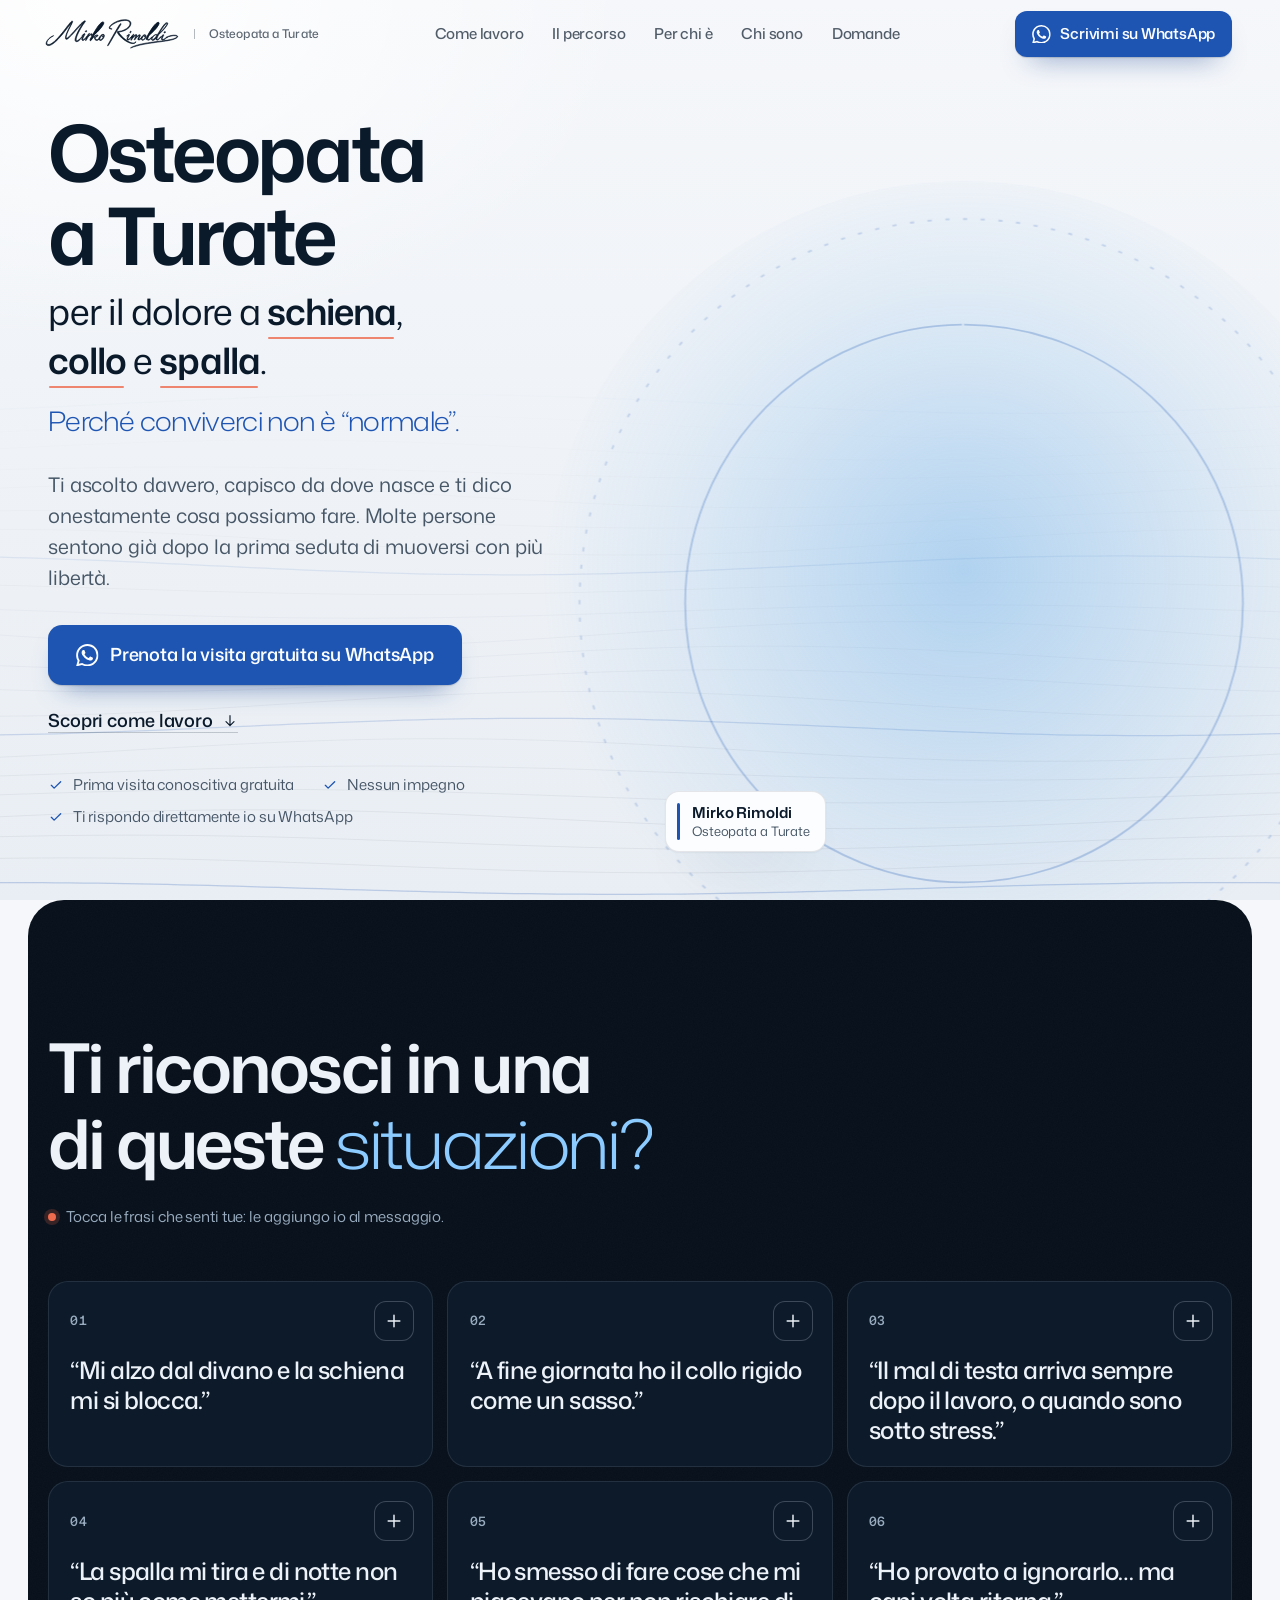
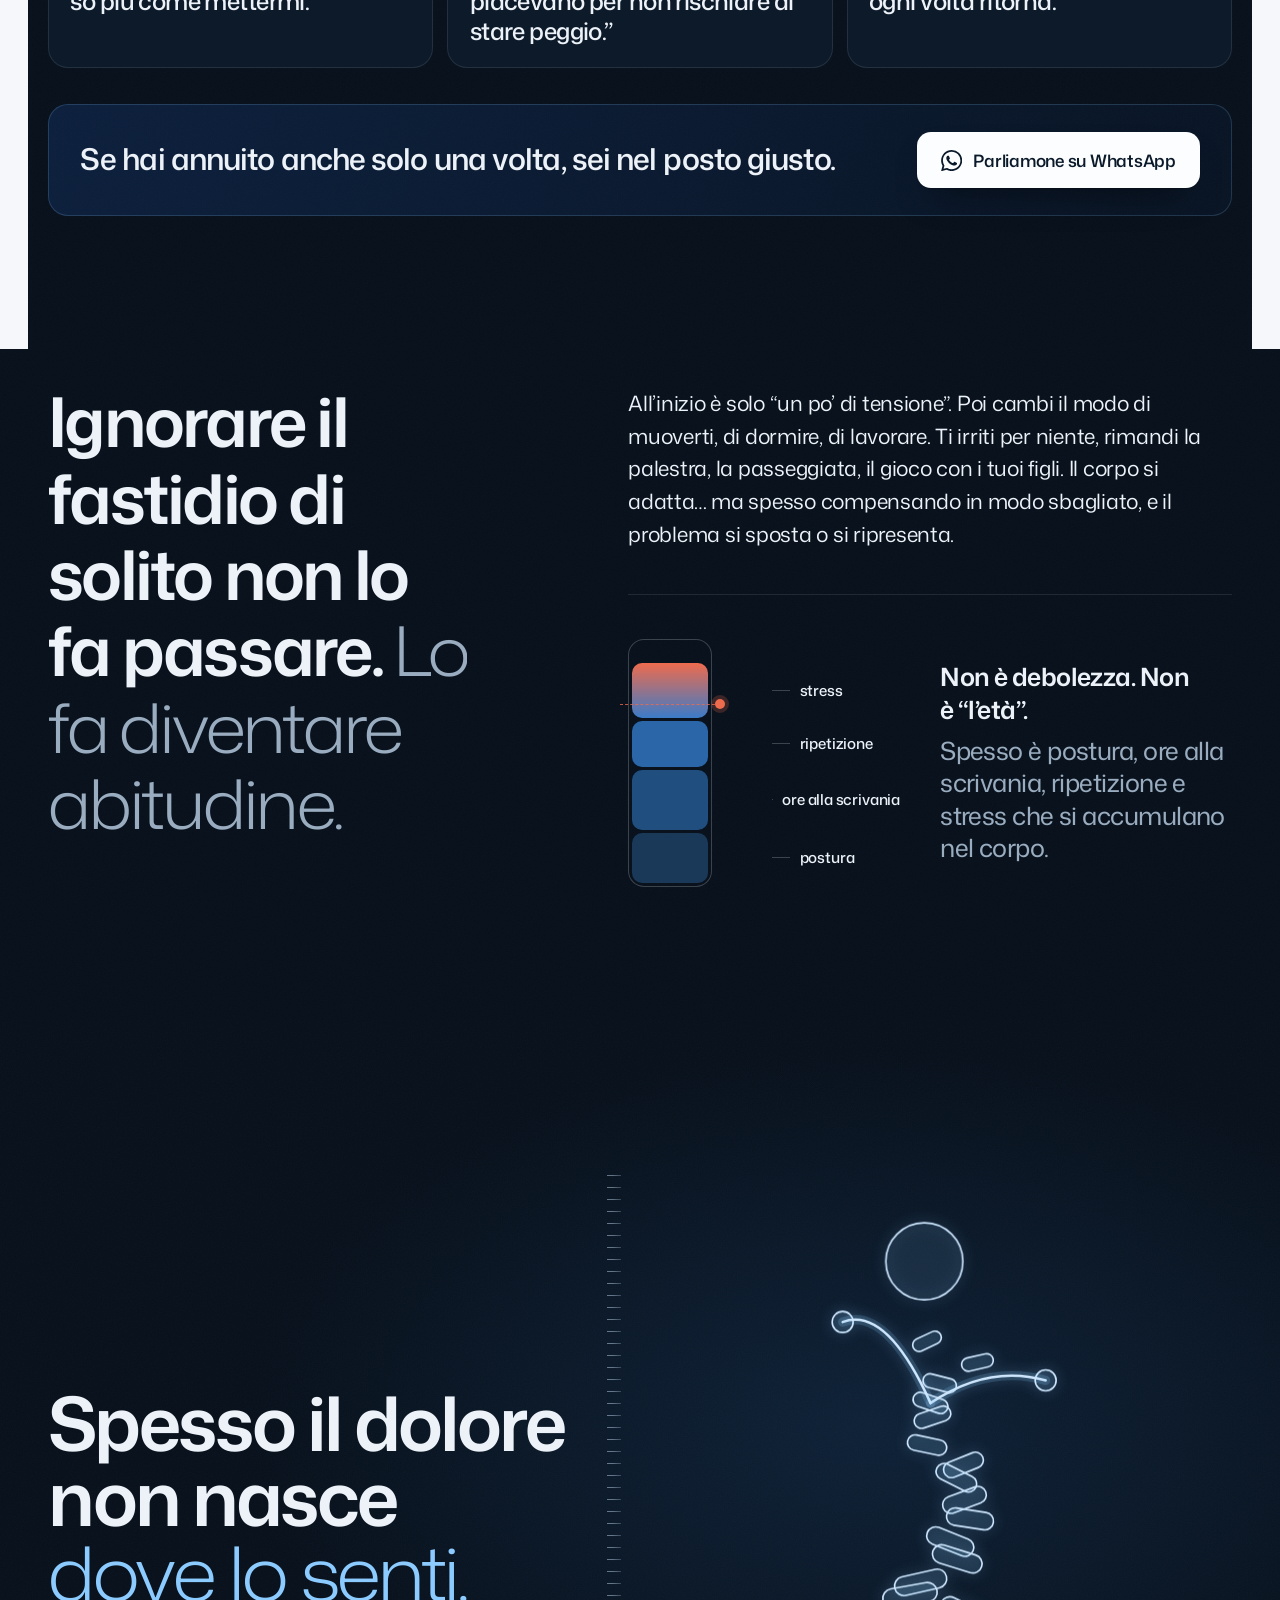
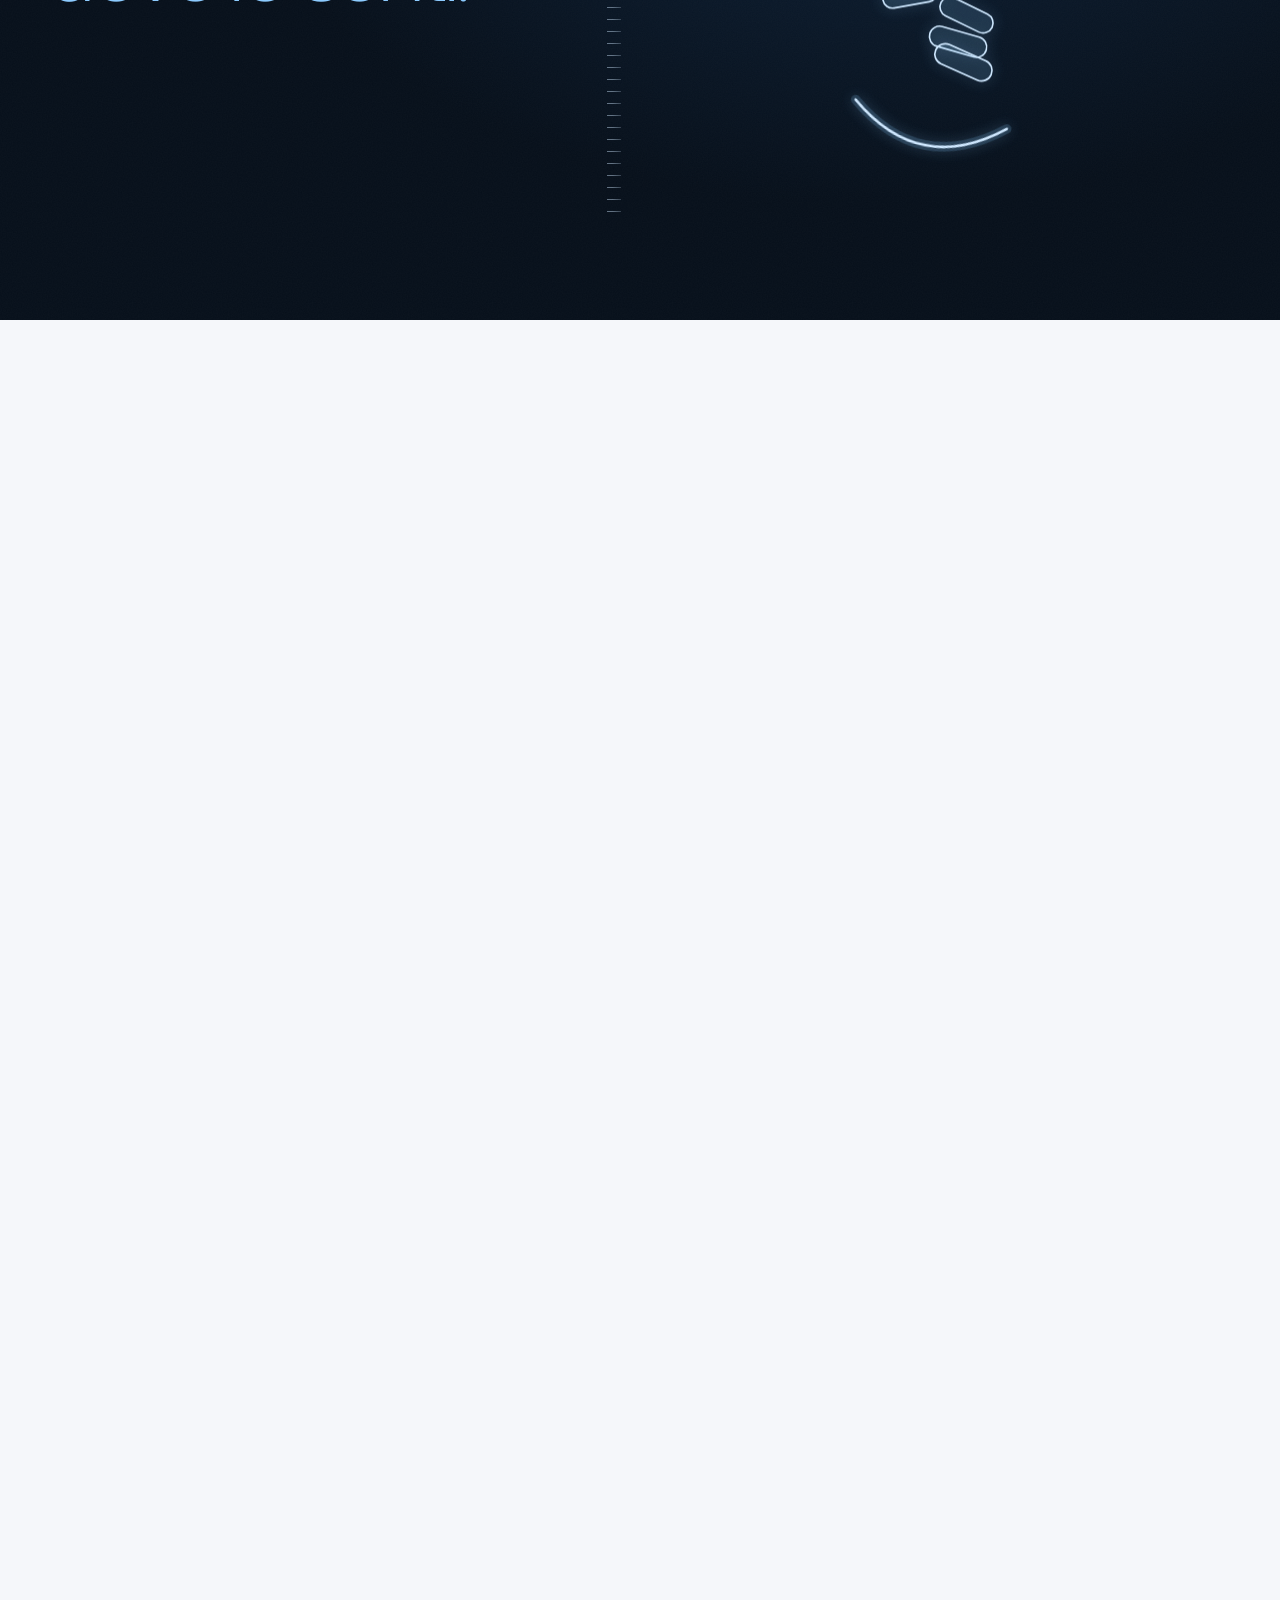
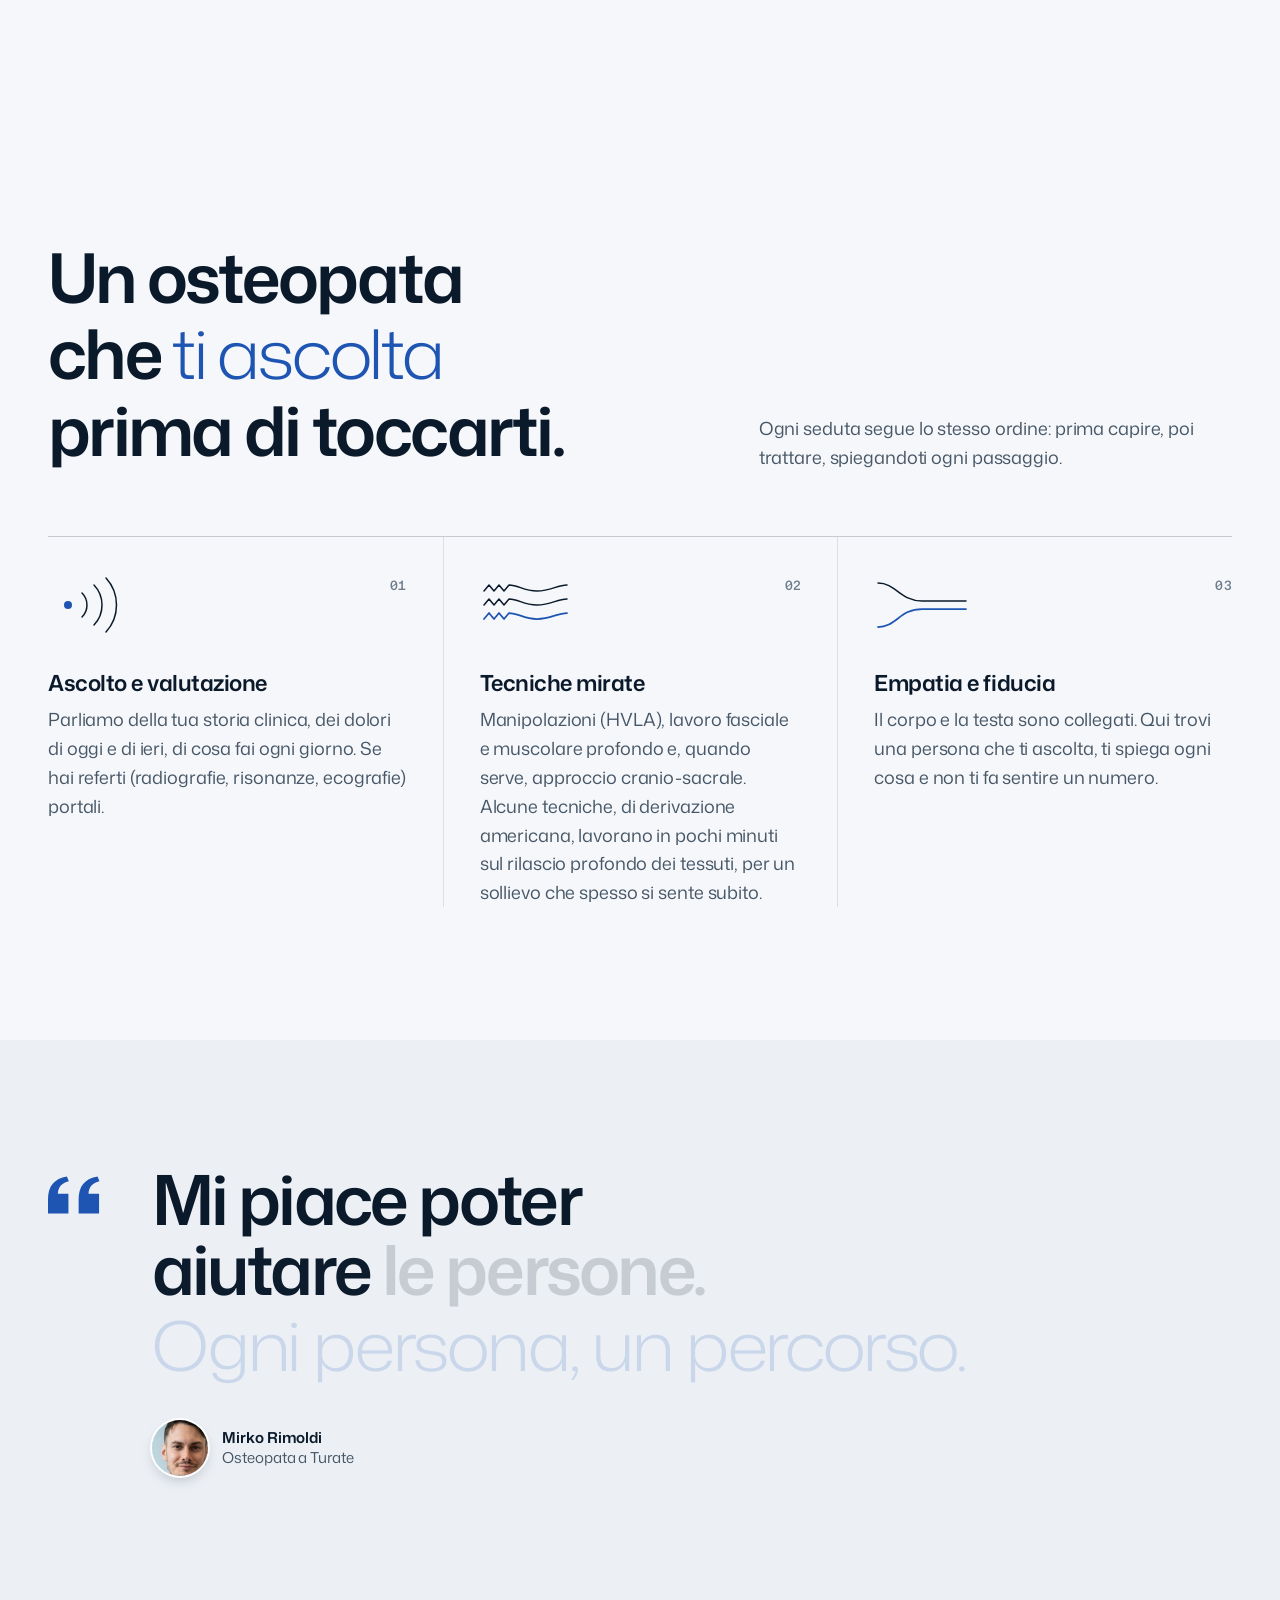
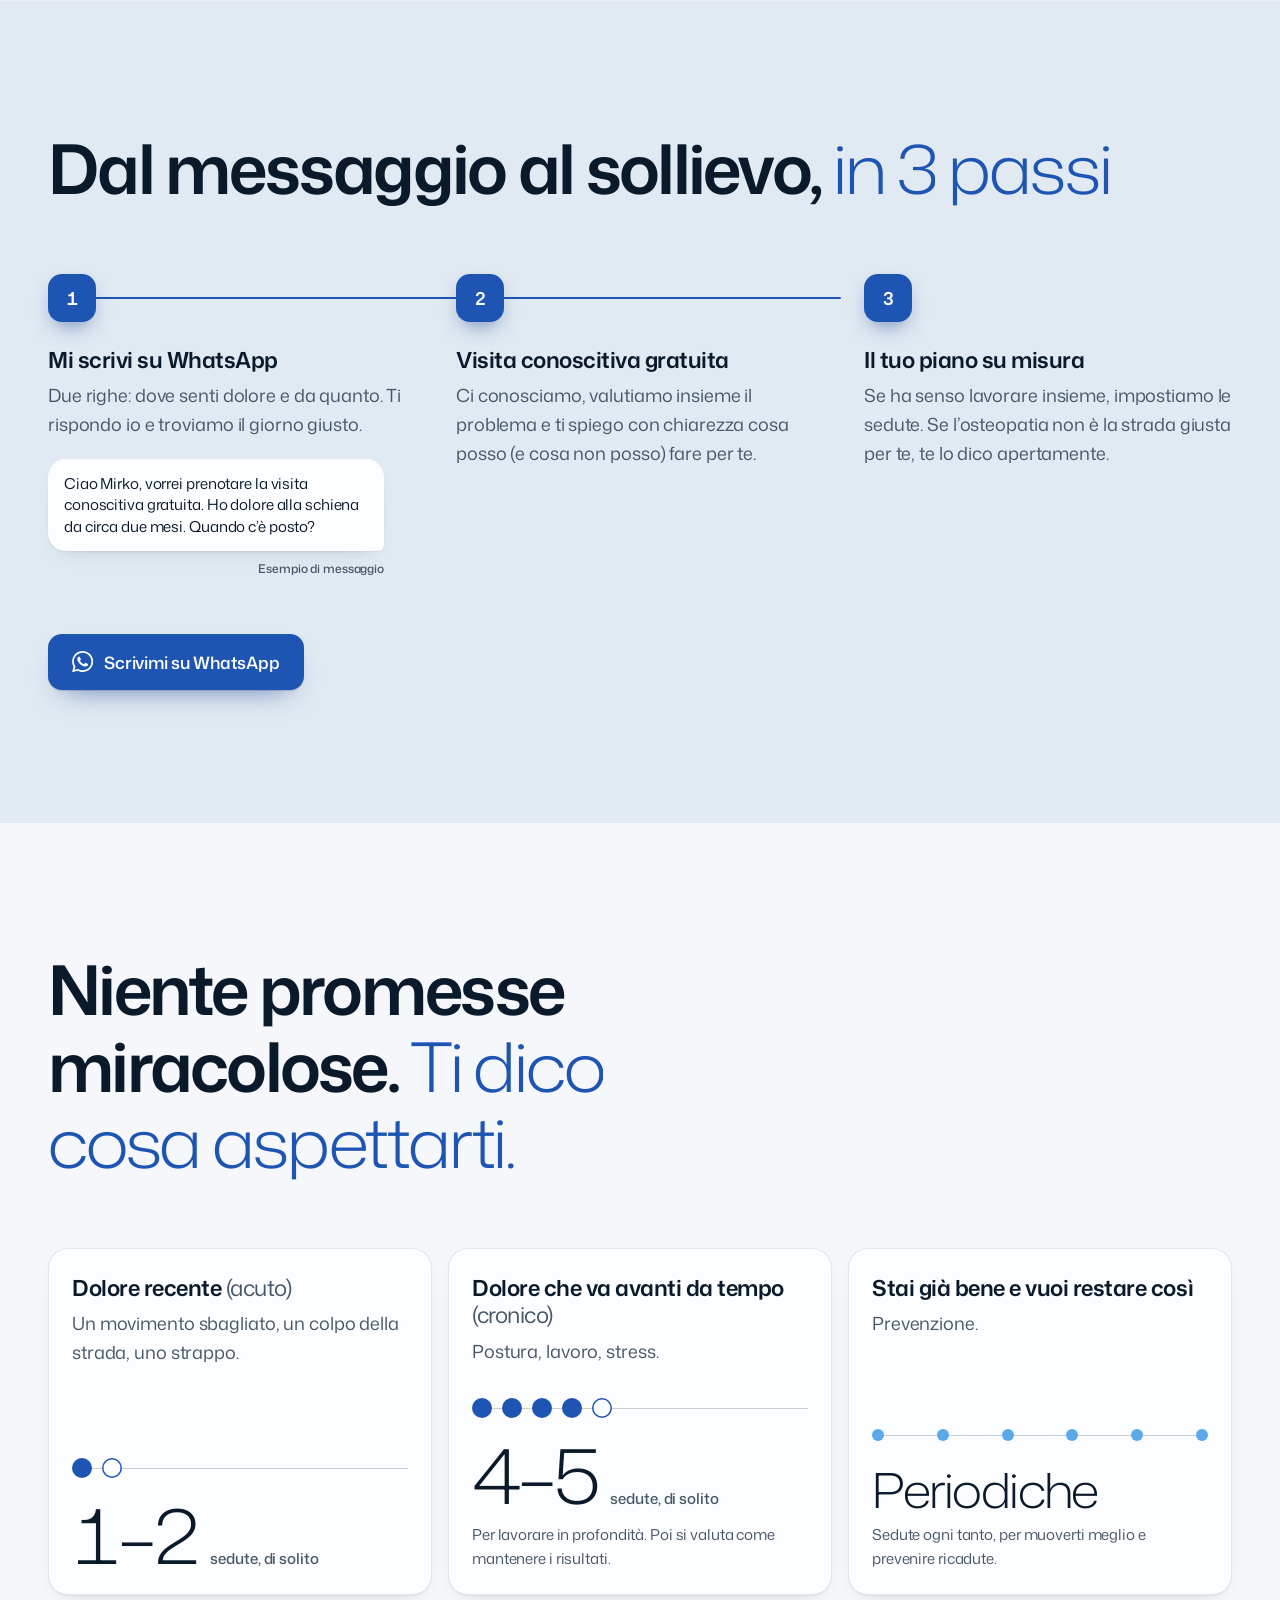
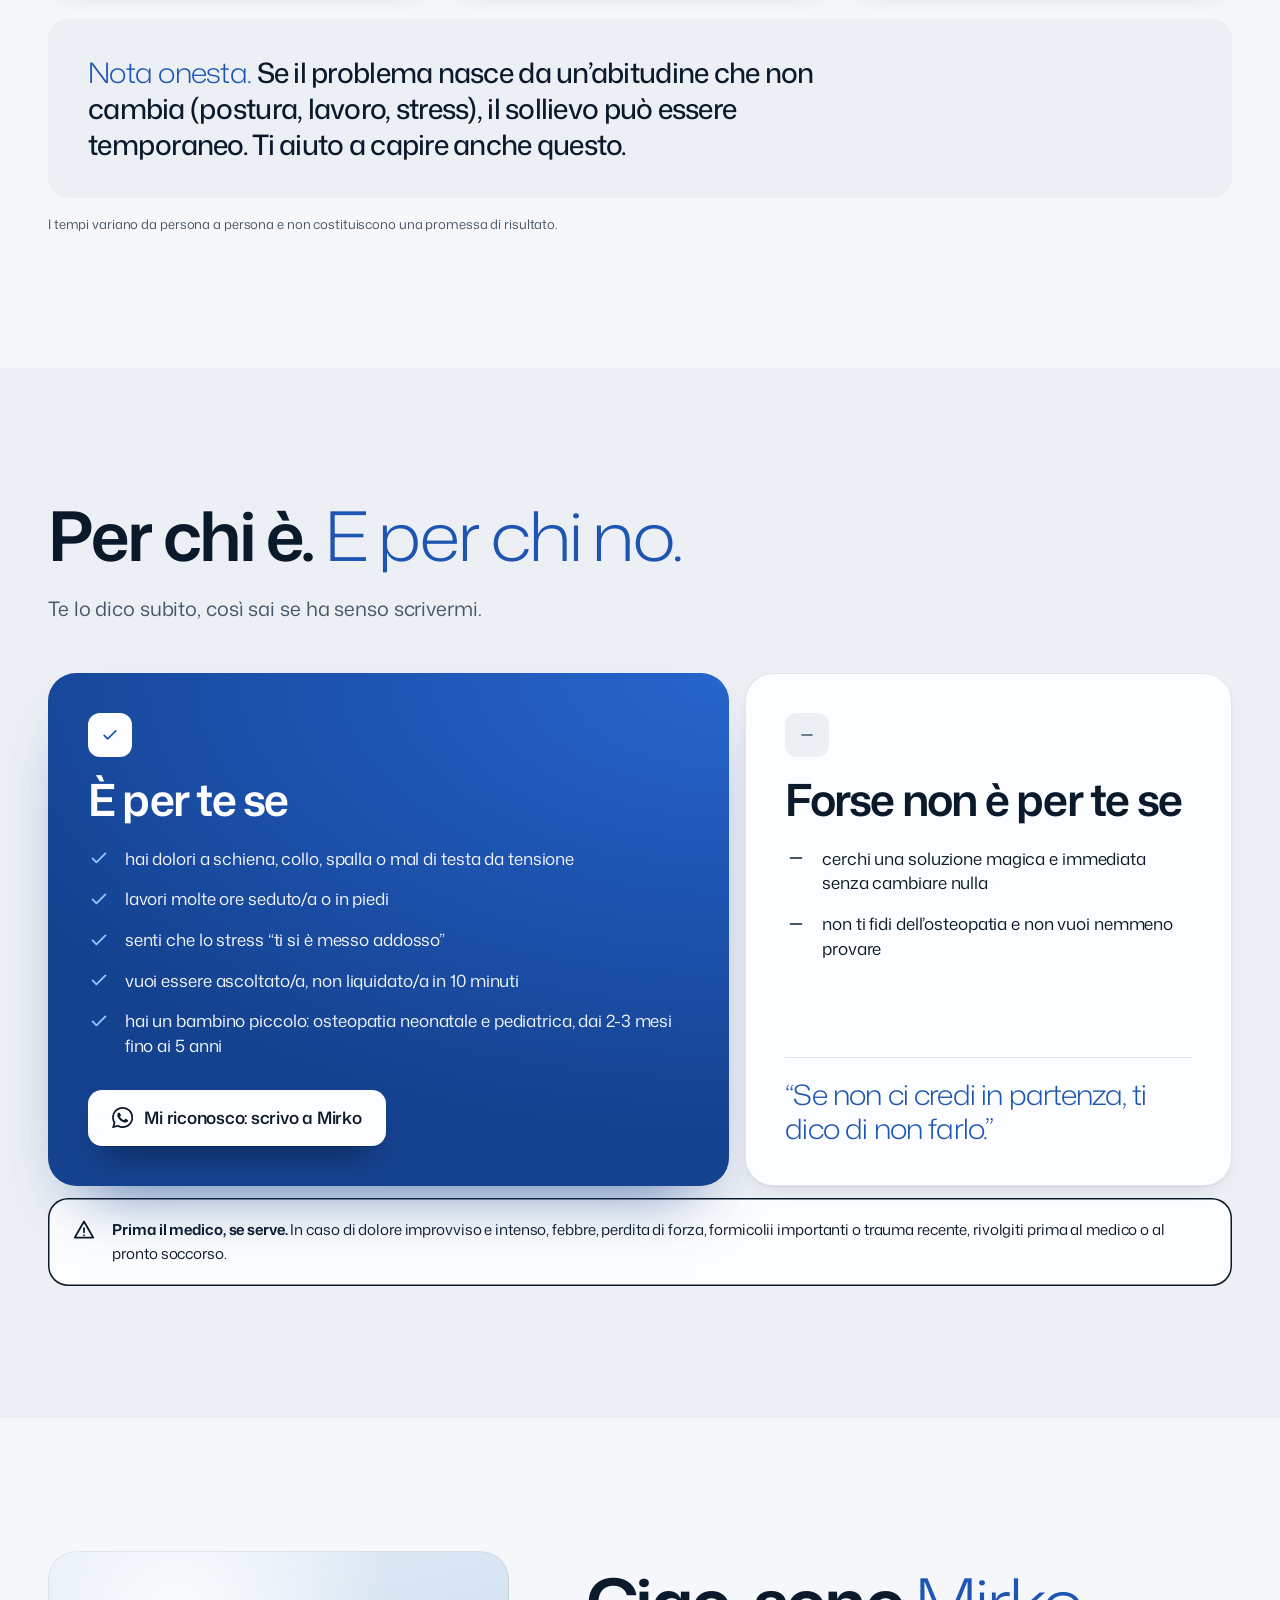
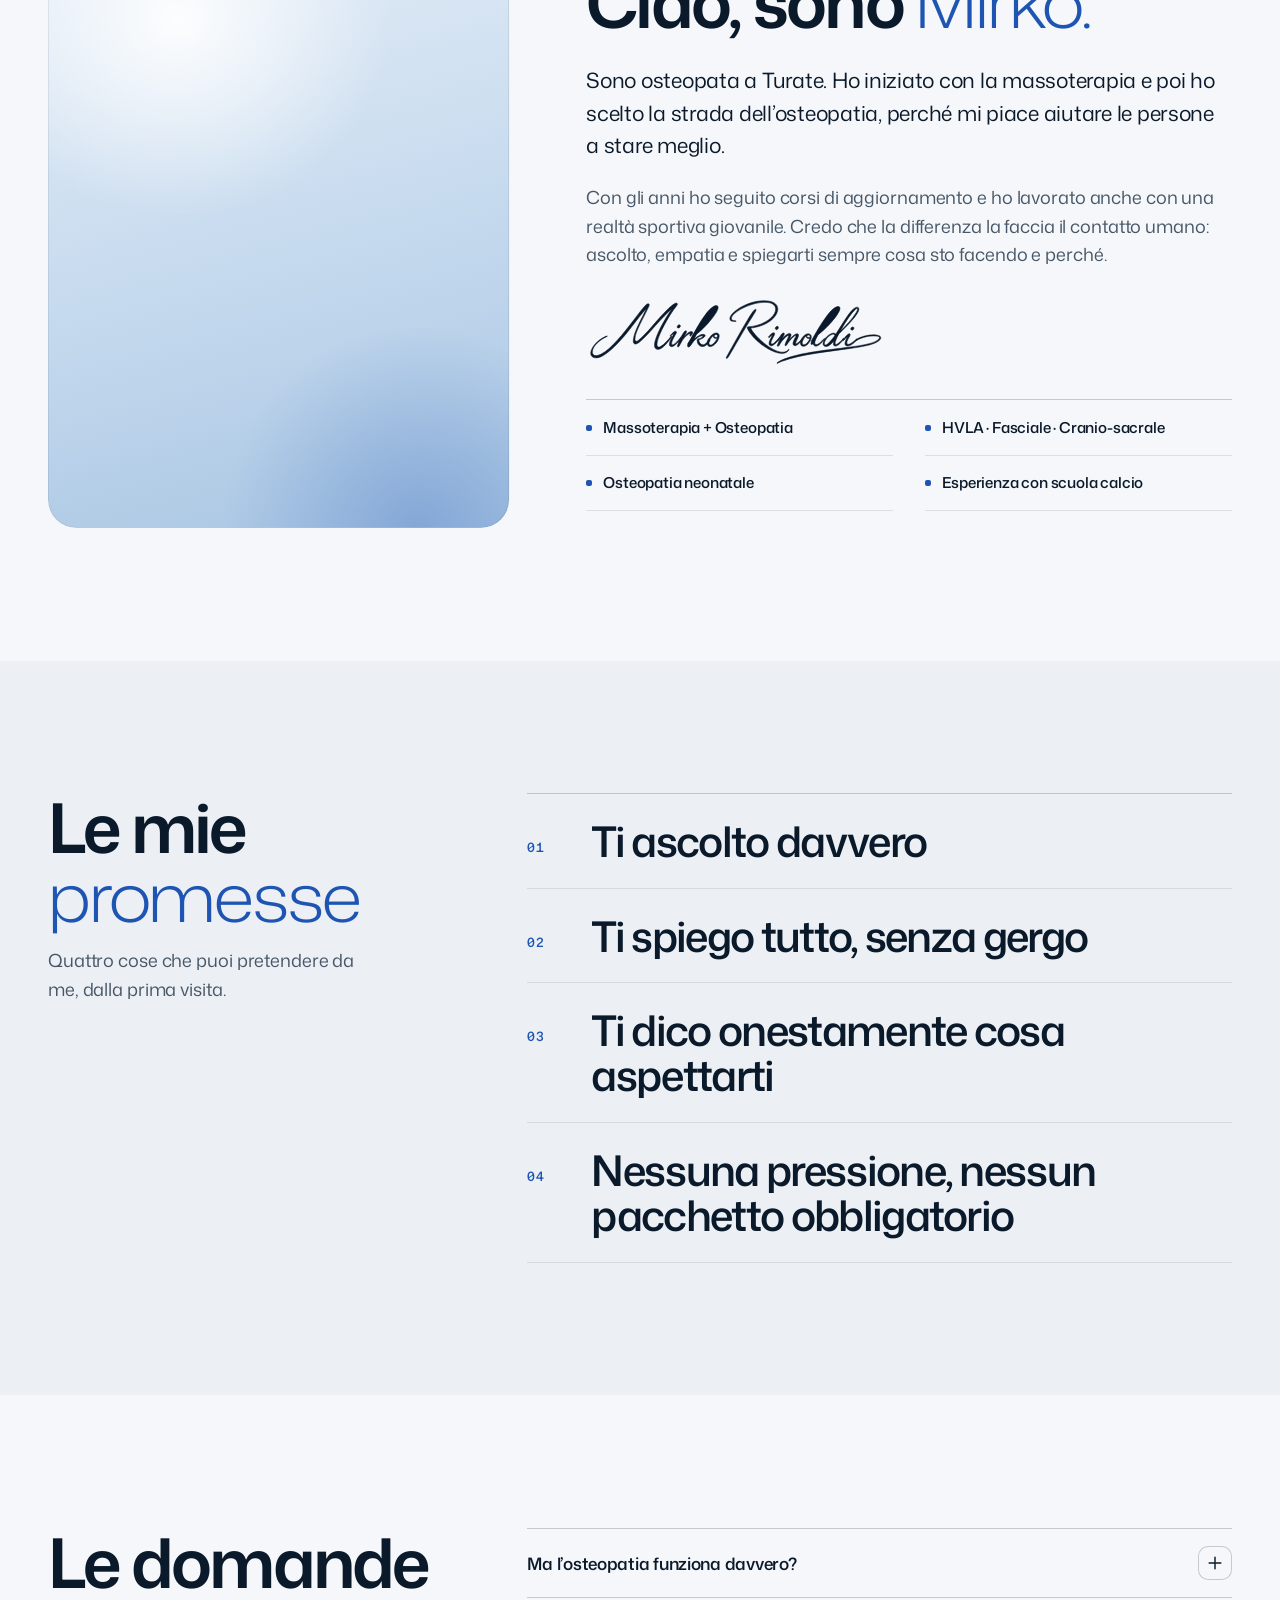
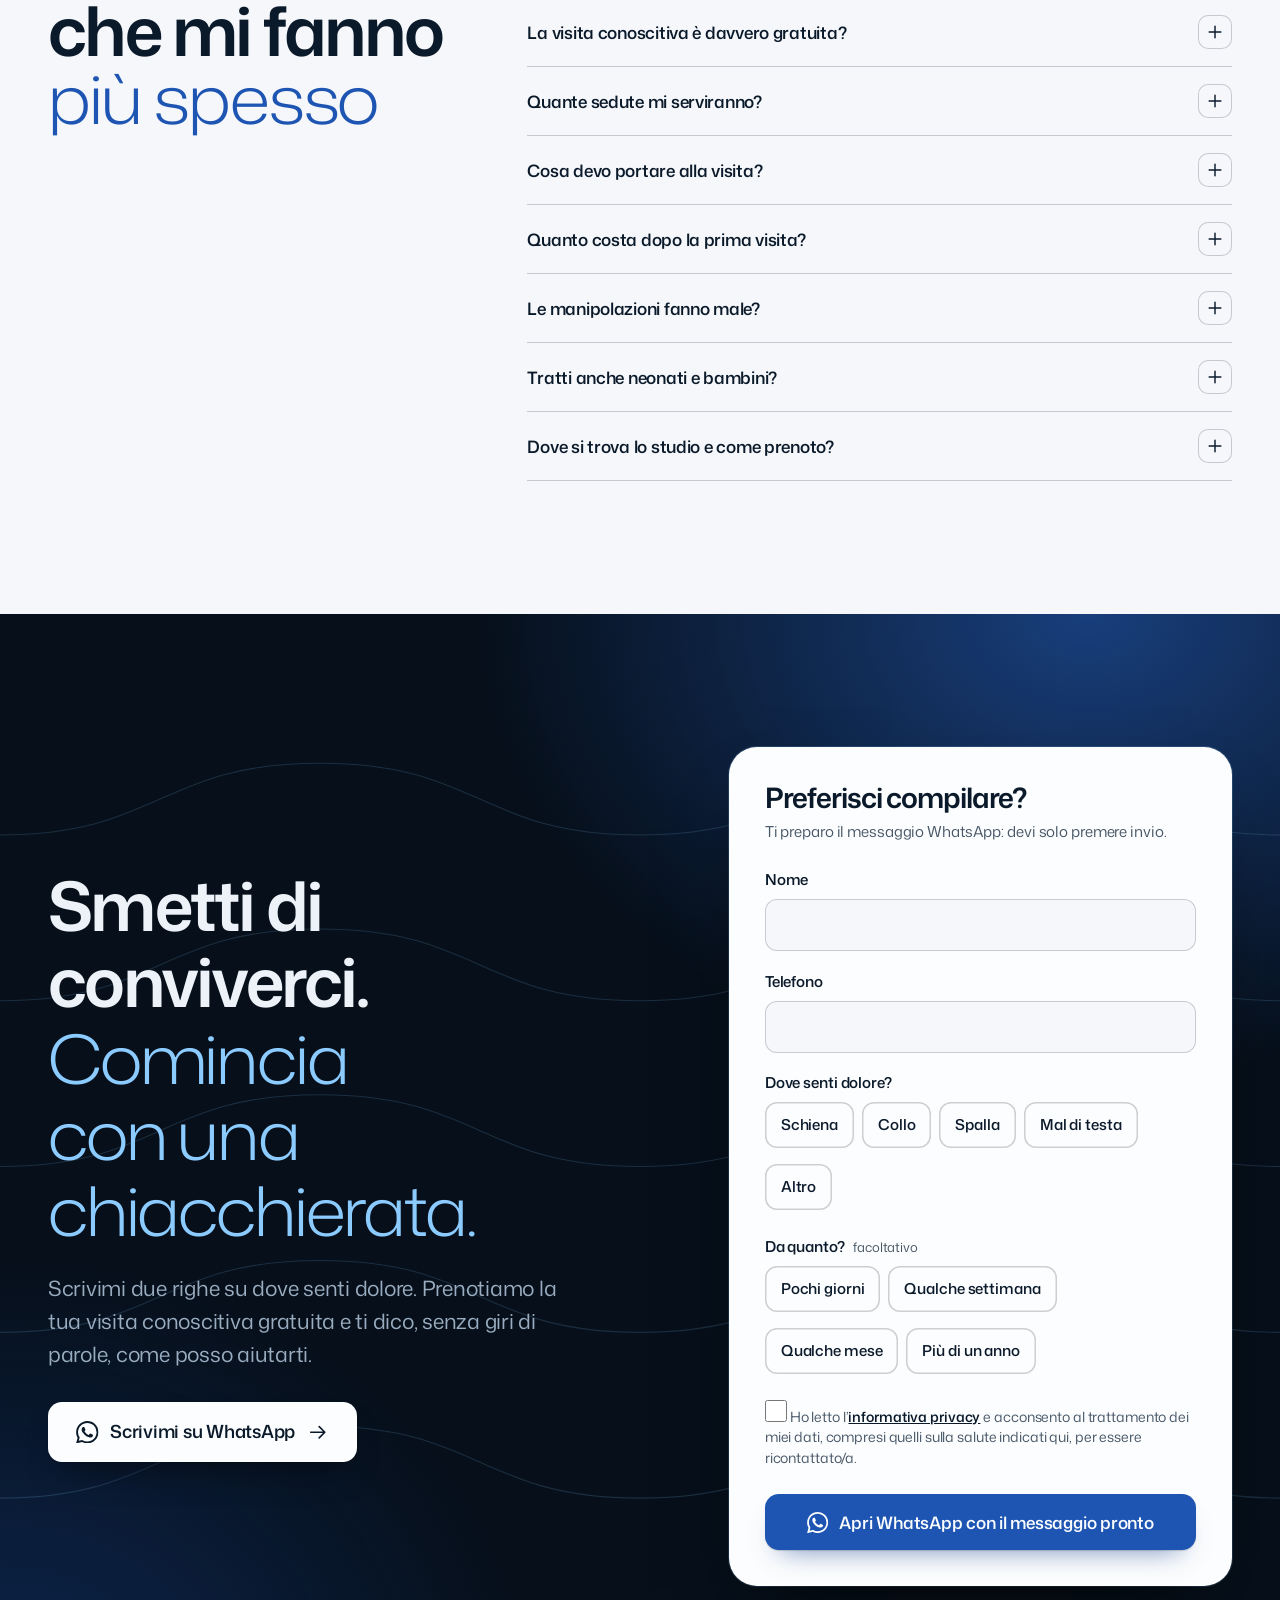
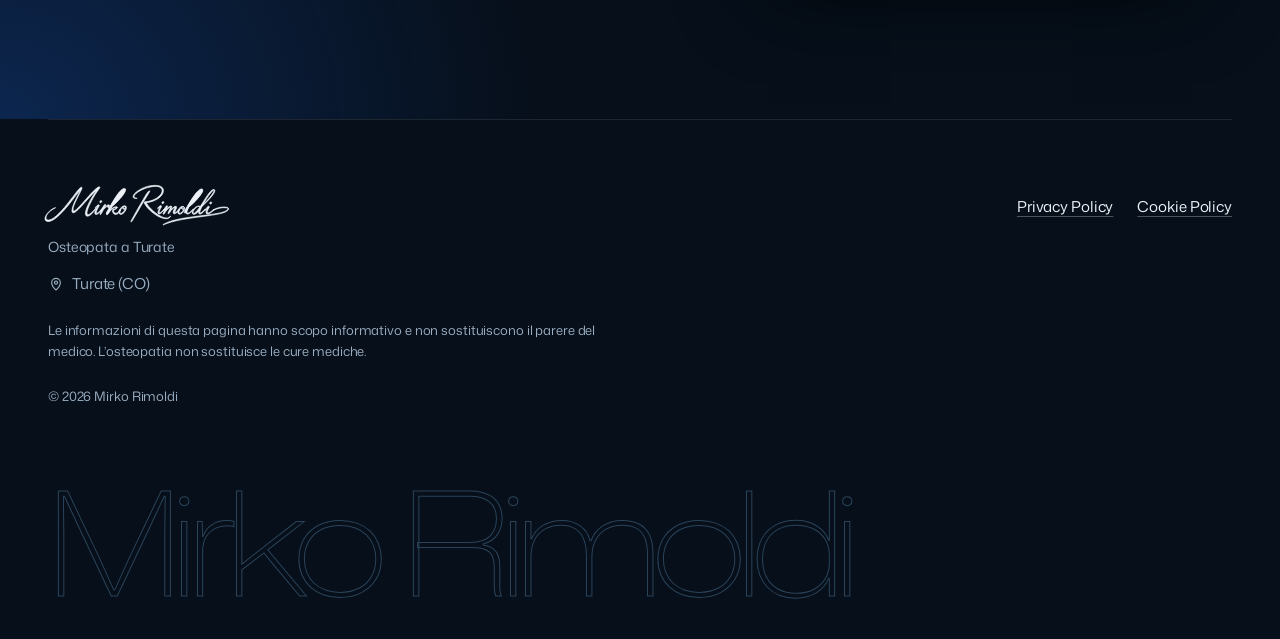
==== commit 7a3ce251: "Sito in public/, firma di Mirko come logo - Il sito pubblico ora sta solo in public/ (netlify.toml p" ====
--- a/index.html
+++ b/index.html
@@ -53,6 +53,7 @@
   <symbol id="i-down" viewBox="0 0 24 24"><path fill="none" stroke="currentColor" stroke-width="1.75" stroke-linecap="round" stroke-linejoin="round" d="M12 4v15M6 13l6 6 6-6"/></symbol>
   <symbol id="i-alert" viewBox="0 0 24 24"><g fill="none" stroke="currentColor" stroke-width="1.75" stroke-linecap="round" stroke-linejoin="round"><path d="M12 3.5 2.8 19.5h18.4Z"/><path d="M12 10v4.2"/><path d="M12 17.2v.1"/></g></symbol>
   <symbol id="i-pin" viewBox="0 0 24 24"><g fill="none" stroke="currentColor" stroke-width="1.75" stroke-linecap="round" stroke-linejoin="round"><path d="M12 21s-6.5-5.6-6.5-11a6.5 6.5 0 0 1 13 0c0 5.4-6.5 11-6.5 11Z"/><circle cx="12" cy="10" r="2.3"/></g></symbol>
+  <symbol id="i-sign" viewBox="96 170 1120 262"><path d="M173 318C150 328 123 351 120 371C117 390 132 393 151 384C190 365 235 307 275 255C297 226 318 198 325 196C330 193 334 197 331 204C312 246 280 299 279 324C278 334 282 338 290 333C320 311 363 253 398 219C413 204 429 191 435 193C440 195 436 201 431 207C404 241 367 310 362 338C359 353 363 361 374 355C389 347 403 330 414 316L417 318C401 340 383 362 369 365C350 369 349 351 355 331C366 294 398 239 418 214C382 241 330 311 296 338C279 351 270 347 273 328C276 299 304 250 322 213C291 244 252 307 210 347C183 375 150 401 129 397C108 393 111 373 123 355C135 337 156 322 172 316C176 314 177 316 173 318Z" /><path d="M410 315C418 305 426 297 431 298C437 300 432 307 428 314C421 326 413 342 416 347C421 354 438 335 450 321L453 322C438 342 423 358 413 355C403 352 408 338 414 326L424 307C420 308 415 313 412 317Z" /><path d="M438 277C441 273 446 273 448 276C450 279 446 285 442 286C437 287 435 282 438 277Z" /><path d="M445 328C454 315 462 298 466 297C472 294 473 299 469 306L462 319C473 306 482 298 490 299C500 300 490 315 486 316C482 317 484 310 486 306C476 307 462 322 455 333L444 353C441 359 435 356 438 350L445 328Z" /><path d="M476 344C494 318 512 285 536 248C551 224 571 202 580 206C593 212 562 251 550 265C533 285 518 300 507 309L487 347C484 354 479 357 477 353C475 350 478 345 481 338C499 303 522 262 544 233C554 219 572 202 581 202C604 202 574 243 557 262C540 281 522 299 510 307L498 328C514 315 528 307 537 310C550 315 528 327 517 330C517 341 527 352 538 347C544 345 551 337 556 331L559 332C550 346 539 357 529 355C517 354 511 343 511 331C511 327 515 326 519 326C526 324 534 319 532 315C525 312 507 325 498 335L485 353C480 360 473 357 476 350ZM515 298C539 276 568 243 579 220C584 210 581 208 574 213C555 226 530 271 515 298Z" /><path d="M558 321C566 308 580 301 589 306C599 312 590 334 579 345C570 355 555 360 550 349C545 339 553 324 558 321ZM560 328C554 339 553 348 559 349C568 352 582 335 586 323C575 328 570 321 572 315C568 317 563 323 560 328ZM575 314C572 319 580 324 587 319C589 309 580 307 575 314Z" /><path d="M620 395C646 349 674 296 703 249C713 232 726 214 730 216C734 219 724 232 718 242C683 297 651 355 628 393C624 400 618 402 620 395Z" /><path d="M647 261C624 260 633 239 650 225C678 201 722 184 758 184C800 183 820 201 809 229C798 258 757 281 711 286C718 303 744 330 768 348C799 371 826 382 844 373C847 371 850 368 852 366C854 364 855 366 853 369C837 390 803 379 775 363C748 348 717 320 703 296C698 286 695 282 703 281C746 279 787 256 800 231C813 206 795 188 761 190C721 191 676 210 650 232C637 244 634 256 648 258C654 259 657 259 657 260C657 262 652 262 647 261Z" /><path d="M777 319C787 307 795 301 799 304C803 307 797 316 793 324C788 333 784 343 788 345C793 349 806 335 817 322L820 323C806 343 791 357 783 351C776 347 781 333 787 322L792 312C788 314 783 318 779 322Z" /><path d="M804 283C807 279 813 278 814 282C816 285 812 291 808 292C803 292 801 287 804 283Z" /><path d="M812 332C819 320 825 308 829 306C836 301 839 307 834 315L828 326C840 313 852 303 859 307C865 310 859 322 854 331C868 315 879 305 887 308C895 312 881 332 879 341C877 350 890 342 903 325L906 327C894 343 881 355 873 351C864 347 872 330 879 318C882 311 876 314 871 318C860 327 852 338 846 348C843 353 838 353 839 348C842 338 851 323 853 316C854 310 846 316 841 320C831 329 822 341 817 351C813 357 808 353 811 348L822 323L812 335Z" /><path d="M905 320C913 309 926 304 933 310C943 317 933 338 923 347C914 355 902 357 898 348C894 339 900 326 905 320ZM908 327C902 337 901 346 907 348C916 351 929 335 932 324C924 327 917 323 918 316C914 318 911 322 908 327ZM922 314C917 319 925 324 933 320C934 313 928 310 922 314Z" /><path d="M937 334C953 306 972 272 992 245C1008 223 1027 204 1037 207C1053 213 1026 247 1012 263C993 285 974 302 961 312C951 331 947 344 953 347C960 351 974 338 985 325L988 326C974 345 958 358 949 352C939 346 948 326 953 315C974 274 1009 220 1030 208C1043 201 1048 210 1041 223C1026 254 986 292 963 310L944 344C940 351 933 347 937 341ZM968 301C988 284 1017 254 1032 231C1041 217 1042 209 1033 215C1015 227 987 268 968 301Z" /><path d="M1027 316C1024 305 1014 308 1005 315C993 324 983 340 987 347C992 356 1012 333 1025 314C1049 279 1070 239 1091 218C1100 209 1110 205 1114 211C1121 223 1088 259 1073 275L1040 308C1033 321 1023 341 1027 346C1032 351 1047 336 1057 324L1060 326C1046 344 1032 357 1023 352C1018 350 1019 342 1022 334C1010 348 994 361 984 352C974 341 992 317 1006 310C1017 303 1028 303 1030 312ZM1046 297C1065 279 1092 250 1105 228C1115 211 1109 209 1098 220C1081 237 1060 271 1046 297Z" /><path d="M1055 330C1065 318 1074 306 1080 307C1085 308 1081 316 1077 322C1071 332 1067 343 1072 346C1080 351 1098 333 1108 326L1110 329C1095 343 1079 357 1068 352C1058 348 1065 331 1072 319C1066 323 1062 328 1057 333Z" /><path d="M1086 285C1089 281 1095 281 1096 284C1098 288 1094 293 1090 294C1085 294 1083 289 1086 285Z" /><path d="M1104 329C1125 316 1158 309 1180 312C1203 315 1200 328 1184 337C1164 350 1122 356 1083 362C999 374 899 384 831 409C822 412 816 415 812 417C807 419 808 416 813 413C871 379 992 369 1082 357C1123 351 1163 345 1182 333C1195 325 1196 317 1179 316C1156 313 1126 320 1106 332Z" /></symbol>
 </svg>
 
 <a class="skip-link" href="#main">Vai al contenuto</a>
@@ -60,11 +61,8 @@
 <header class="site-header" data-header>
   <div class="container site-header__inner">
     <a class="wordmark" href="#top" aria-label="Mirko Rimoldi, osteopata: torna all’inizio">
-      <svg class="wordmark__mark" viewBox="0 0 32 32" aria-hidden="true" focusable="false"><rect class="wm-bg" width="32" height="32" rx="9"/><g class="wm-v"><rect x="12" y="6" width="8" height="3.4" rx="1.7"/><rect x="13.2" y="11.1" width="8.6" height="3.6" rx="1.8"/><rect x="12.4" y="16.4" width="9.4" height="3.8" rx="1.9"/><rect x="10.4" y="21.9" width="10.4" height="4.1" rx="2.05"/></g></svg>
-      <span class="wordmark__text">
-        <span class="wordmark__name">Mirko Rimoldi</span>
-        <span class="wordmark__role">Osteopata a Turate</span>
-      </span>
+      <svg class="wordmark__sign" viewBox="0 0 1120 262" aria-hidden="true" focusable="false"><use href="#i-sign"/></svg>
+      <span class="wordmark__role">Osteopata a Turate</span>
     </a>
     <nav class="nav" aria-label="Sezioni della pagina">
       <ul class="nav__list" role="list">
@@ -517,7 +515,7 @@
         <h2 class="h2" id="about-title" data-reveal="mask">Ciao, sono <em>Mirko.</em></h2>
         <p class="lead">Sono osteopata a Turate. Ho iniziato con la massoterapia e poi ho scelto la strada dell’osteopatia, perché mi piace aiutare le persone a stare meglio.</p>
         <p>Con gli anni ho seguito corsi di aggiornamento e ho lavorato anche con una realtà sportiva giovanile. Credo che la differenza la faccia il contatto umano: ascolto, empatia e spiegarti sempre cosa sto facendo e perché.</p>
-        <p class="sign" data-reveal><svg class="sign__svg" viewBox="96 170 1120 262" role="img" aria-label="Firma di Mirko Rimoldi" focusable="false"><g fill="currentColor"><path d="M173 318C150 328 123 351 120 371C117 390 132 393 151 384C190 365 235 307 275 255C297 226 318 198 325 196C330 193 334 197 331 204C312 246 280 299 279 324C278 334 282 338 290 333C320 311 363 253 398 219C413 204 429 191 435 193C440 195 436 201 431 207C404 241 367 310 362 338C359 353 363 361 374 355C389 347 403 330 414 316L417 318C401 340 383 362 369 365C350 369 349 351 355 331C366 294 398 239 418 214C382 241 330 311 296 338C279 351 270 347 273 328C276 299 304 250 322 213C291 244 252 307 210 347C183 375 150 401 129 397C108 393 111 373 123 355C135 337 156 322 172 316C176 314 177 316 173 318Z" /><path d="M410 315C418 305 426 297 431 298C437 300 432 307 428 314C421 326 413 342 416 347C421 354 438 335 450 321L453 322C438 342 423 358 413 355C403 352 408 338 414 326L424 307C420 308 415 313 412 317Z" /><path d="M438 277C441 273 446 273 448 276C450 279 446 285 442 286C437 287 435 282 438 277Z" /><path d="M445 328C454 315 462 298 466 297C472 294 473 299 469 306L462 319C473 306 482 298 490 299C500 300 490 315 486 316C482 317 484 310 486 306C476 307 462 322 455 333L444 353C441 359 435 356 438 350L445 328Z" /><path d="M476 344C494 318 512 285 536 248C551 224 571 202 580 206C593 212 562 251 550 265C533 285 518 300 507 309L487 347C484 354 479 357 477 353C475 350 478 345 481 338C499 303 522 262 544 233C554 219 572 202 581 202C604 202 574 243 557 262C540 281 522 299 510 307L498 328C514 315 528 307 537 310C550 315 528 327 517 330C517 341 527 352 538 347C544 345 551 337 556 331L559 332C550 346 539 357 529 355C517 354 511 343 511 331C511 327 515 326 519 326C526 324 534 319 532 315C525 312 507 325 498 335L485 353C480 360 473 357 476 350ZM515 298C539 276 568 243 579 220C584 210 581 208 574 213C555 226 530 271 515 298Z" /><path d="M558 321C566 308 580 301 589 306C599 312 590 334 579 345C570 355 555 360 550 349C545 339 553 324 558 321ZM560 328C554 339 553 348 559 349C568 352 582 335 586 323C575 328 570 321 572 315C568 317 563 323 560 328ZM575 314C572 319 580 324 587 319C589 309 580 307 575 314Z" /><path d="M620 395C646 349 674 296 703 249C713 232 726 214 730 216C734 219 724 232 718 242C683 297 651 355 628 393C624 400 618 402 620 395Z" /><path d="M647 261C624 260 633 239 650 225C678 201 722 184 758 184C800 183 820 201 809 229C798 258 757 281 711 286C718 303 744 330 768 348C799 371 826 382 844 373C847 371 850 368 852 366C854 364 855 366 853 369C837 390 803 379 775 363C748 348 717 320 703 296C698 286 695 282 703 281C746 279 787 256 800 231C813 206 795 188 761 190C721 191 676 210 650 232C637 244 634 256 648 258C654 259 657 259 657 260C657 262 652 262 647 261Z" /><path d="M777 319C787 307 795 301 799 304C803 307 797 316 793 324C788 333 784 343 788 345C793 349 806 335 817 322L820 323C806 343 791 357 783 351C776 347 781 333 787 322L792 312C788 314 783 318 779 322Z" /><path d="M804 283C807 279 813 278 814 282C816 285 812 291 808 292C803 292 801 287 804 283Z" /><path d="M812 332C819 320 825 308 829 306C836 301 839 307 834 315L828 326C840 313 852 303 859 307C865 310 859 322 854 331C868 315 879 305 887 308C895 312 881 332 879 341C877 350 890 342 903 325L906 327C894 343 881 355 873 351C864 347 872 330 879 318C882 311 876 314 871 318C860 327 852 338 846 348C843 353 838 353 839 348C842 338 851 323 853 316C854 310 846 316 841 320C831 329 822 341 817 351C813 357 808 353 811 348L822 323L812 335Z" /><path d="M905 320C913 309 926 304 933 310C943 317 933 338 923 347C914 355 902 357 898 348C894 339 900 326 905 320ZM908 327C902 337 901 346 907 348C916 351 929 335 932 324C924 327 917 323 918 316C914 318 911 322 908 327ZM922 314C917 319 925 324 933 320C934 313 928 310 922 314Z" /><path d="M937 334C953 306 972 272 992 245C1008 223 1027 204 1037 207C1053 213 1026 247 1012 263C993 285 974 302 961 312C951 331 947 344 953 347C960 351 974 338 985 325L988 326C974 345 958 358 949 352C939 346 948 326 953 315C974 274 1009 220 1030 208C1043 201 1048 210 1041 223C1026 254 986 292 963 310L944 344C940 351 933 347 937 341ZM968 301C988 284 1017 254 1032 231C1041 217 1042 209 1033 215C1015 227 987 268 968 301Z" /><path d="M1027 316C1024 305 1014 308 1005 315C993 324 983 340 987 347C992 356 1012 333 1025 314C1049 279 1070 239 1091 218C1100 209 1110 205 1114 211C1121 223 1088 259 1073 275L1040 308C1033 321 1023 341 1027 346C1032 351 1047 336 1057 324L1060 326C1046 344 1032 357 1023 352C1018 350 1019 342 1022 334C1010 348 994 361 984 352C974 341 992 317 1006 310C1017 303 1028 303 1030 312ZM1046 297C1065 279 1092 250 1105 228C1115 211 1109 209 1098 220C1081 237 1060 271 1046 297Z" /><path d="M1055 330C1065 318 1074 306 1080 307C1085 308 1081 316 1077 322C1071 332 1067 343 1072 346C1080 351 1098 333 1108 326L1110 329C1095 343 1079 357 1068 352C1058 348 1065 331 1072 319C1066 323 1062 328 1057 333Z" /><path d="M1086 285C1089 281 1095 281 1096 284C1098 288 1094 293 1090 294C1085 294 1083 289 1086 285Z" /><path d="M1104 329C1125 316 1158 309 1180 312C1203 315 1200 328 1184 337C1164 350 1122 356 1083 362C999 374 899 384 831 409C822 412 816 415 812 417C807 419 808 416 813 413C871 379 992 369 1082 357C1123 351 1163 345 1182 333C1195 325 1196 317 1179 316C1156 313 1126 320 1106 332Z" /></g></svg></p>
+        <p class="sign" data-reveal><svg class="sign__svg" viewBox="0 0 1120 262" role="img" aria-label="Firma di Mirko Rimoldi" focusable="false"><use href="#i-sign"/></svg></p>
         <ul class="creds" role="list">
           <li>Massoterapia + Osteopatia</li>
           <li>HVLA · Fasciale · Cranio-sacrale</li>
@@ -684,7 +682,7 @@
 <footer class="site-footer" data-theme="dark">
   <div class="container footer__grid">
     <div class="footer__id">
-      <p class="footer__name">Mirko Rimoldi <span>· Osteopata</span></p>
+      <p class="footer__name"><svg class="footer__sign" viewBox="0 0 1120 262" role="img" aria-label="Mirko Rimoldi" focusable="false"><use href="#i-sign"/></svg><span>Osteopata a Turate</span></p>
       <p class="footer__addr"><svg class="icon icon--sm" aria-hidden="true"><use href="#i-pin"/></svg><span><span data-if="address"><span data-fill="address"></span></span><span data-unless="address">Turate (CO)</span></span></p>
       <p data-if="phone">Tel. <a class="link-inline" data-href-tel="phone" href="#"><span data-fill="phone"></span></a></p>
       <p data-if="vat">P.IVA <span data-fill="vat"></span></p>
--- a/assets/css/styles.css
+++ b/assets/css/styles.css
@@ -317,29 +317,56 @@
   gap: 1rem;
   height: 100%;
 }
+/* Logo: la firma di Mirko (simbolo #i-sign) + ruolo */
 .wordmark {
   display: inline-flex;
-  align-items: center;
-  gap: .7rem;
+  flex-direction: column;
+  align-items: flex-start;
+  justify-content: center;
+  gap: .12rem;
   min-height: 48px;
   text-decoration: none;
   line-height: 1.05;
 }
-.wordmark__mark { width: 30px; height: 30px; flex: none; }
-.wordmark__mark .wm-bg { fill: currentColor; }
-.wordmark__mark .wm-v rect { fill: var(--paper); transition: fill .45s var(--ease-q); }
-.site-header[data-tone="dark"] .wordmark__mark .wm-v rect { fill: var(--midnight); }
-.wordmark:hover .wm-v rect { transition: transform .6s var(--ease); }
-.motion .wordmark:hover .wm-v rect:nth-child(odd) { transform: translateX(1px); }
-.motion .wordmark:hover .wm-v rect:nth-child(even) { transform: translateX(-1px); }
-.wordmark__text { display: flex; flex-direction: column; }
-.wordmark__name { font-size: 1.0625rem; font-weight: 640; font-stretch: 108%; letter-spacing: -.03em; }
+.wordmark__sign,
+.sign__svg,
+.footer__sign {
+  display: block;
+  height: auto;
+  aspect-ratio: 1120 / 262;
+  overflow: visible;
+  fill: currentColor;
+  stroke: currentColor;
+  stroke-linejoin: round;
+}
+.wordmark__sign { width: 116px; stroke-width: 5; margin-left: -4px; }
 .wordmark__role {
-  margin-top: .18rem;
-  font-size: .75rem;
-  font-weight: 480;
+  font-size: .6875rem;
+  font-weight: 500;
   letter-spacing: .01em;
   opacity: .66;
+  white-space: nowrap;
+}
+@media (min-width: 640px) {
+  .wordmark { flex-direction: row; align-items: center; gap: .9rem; }
+  .wordmark__sign { width: 136px; }
+  .wordmark__role { position: relative; padding-left: .9rem; font-size: .75rem; }
+  .wordmark__role::before {
+    content: "";
+    position: absolute;
+    left: 0;
+    top: 10%;
+    bottom: 10%;
+    width: 1px;
+    background: currentColor;
+    opacity: .45;
+  }
+}
+/* all'apertura la firma si scrive da sinistra a destra */
+.motion .wordmark__sign { animation: sign-write 1.8s var(--ease-io) .25s both; }
+@keyframes sign-write {
+  from { clip-path: inset(-30% 100% -30% 0); }
+  to { clip-path: inset(-30% -6% -30% 0); }
 }
 
 /* ---------- Navigazione ---------- */
@@ -1506,7 +1533,7 @@
 .about__copy .lead { color: var(--ink); }
 /* Firma: si "scrive" da sinistra a destra quando entra in vista */
 .about__copy .sign { margin: 1.75rem 0 0; color: var(--ink); }
-.sign__svg { display: block; width: clamp(210px, 52vw, 300px); height: auto; overflow: visible; }
+.sign__svg { width: clamp(210px, 52vw, 300px); stroke-width: 2; }
 /* la maschera sta sull'SVG: il paragrafo resta osservabile dallo scroll */
 .motion .sign[data-reveal] { opacity: 1; translate: none; }
 .motion .sign[data-reveal] .sign__svg {
@@ -1764,8 +1791,9 @@
 }
 .footer__grid { display: grid; gap: 1.5rem; }
 .footer__grid p { margin: 0; }
-.footer__name { color: var(--on-dark); font-size: 1.375rem; font-weight: 620; font-stretch: 108%; letter-spacing: -.03em; line-height: 1.1; }
-.footer__name span { font-size: .9375rem; font-weight: 400; font-stretch: 100%; color: var(--on-dark-2); letter-spacing: 0; }
+.footer__name { display: flex; flex-direction: column; align-items: flex-start; gap: .5rem; margin-bottom: .5rem !important; color: var(--on-dark); }
+.footer__sign { width: 190px; stroke-width: 4; margin-left: -6px; }
+.footer__name span { font-size: .875rem; color: var(--on-dark-2); }
 .footer__id { display: grid; gap: .4rem; }
 .footer__addr { display: flex; align-items: center; gap: .5rem; }
 .footer__links { display: flex; flex-wrap: wrap; gap: 0 1.5rem; }
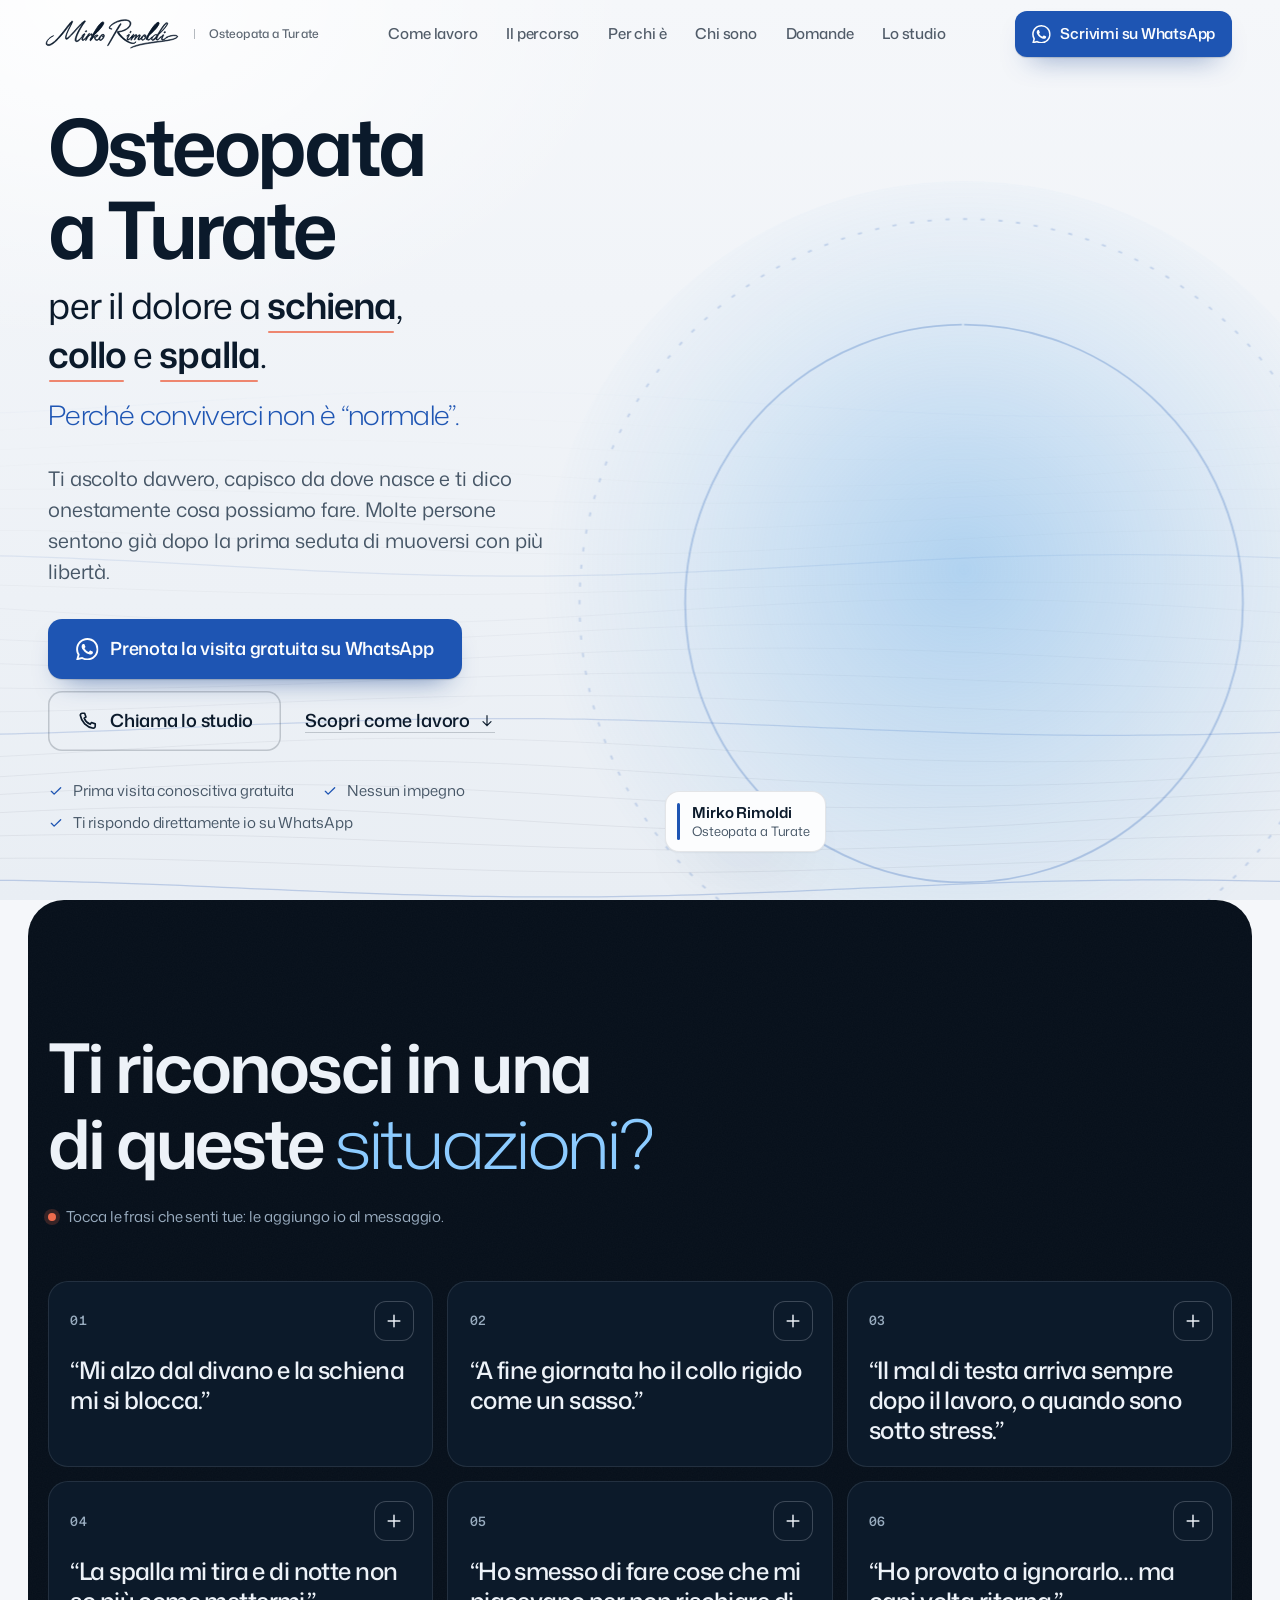
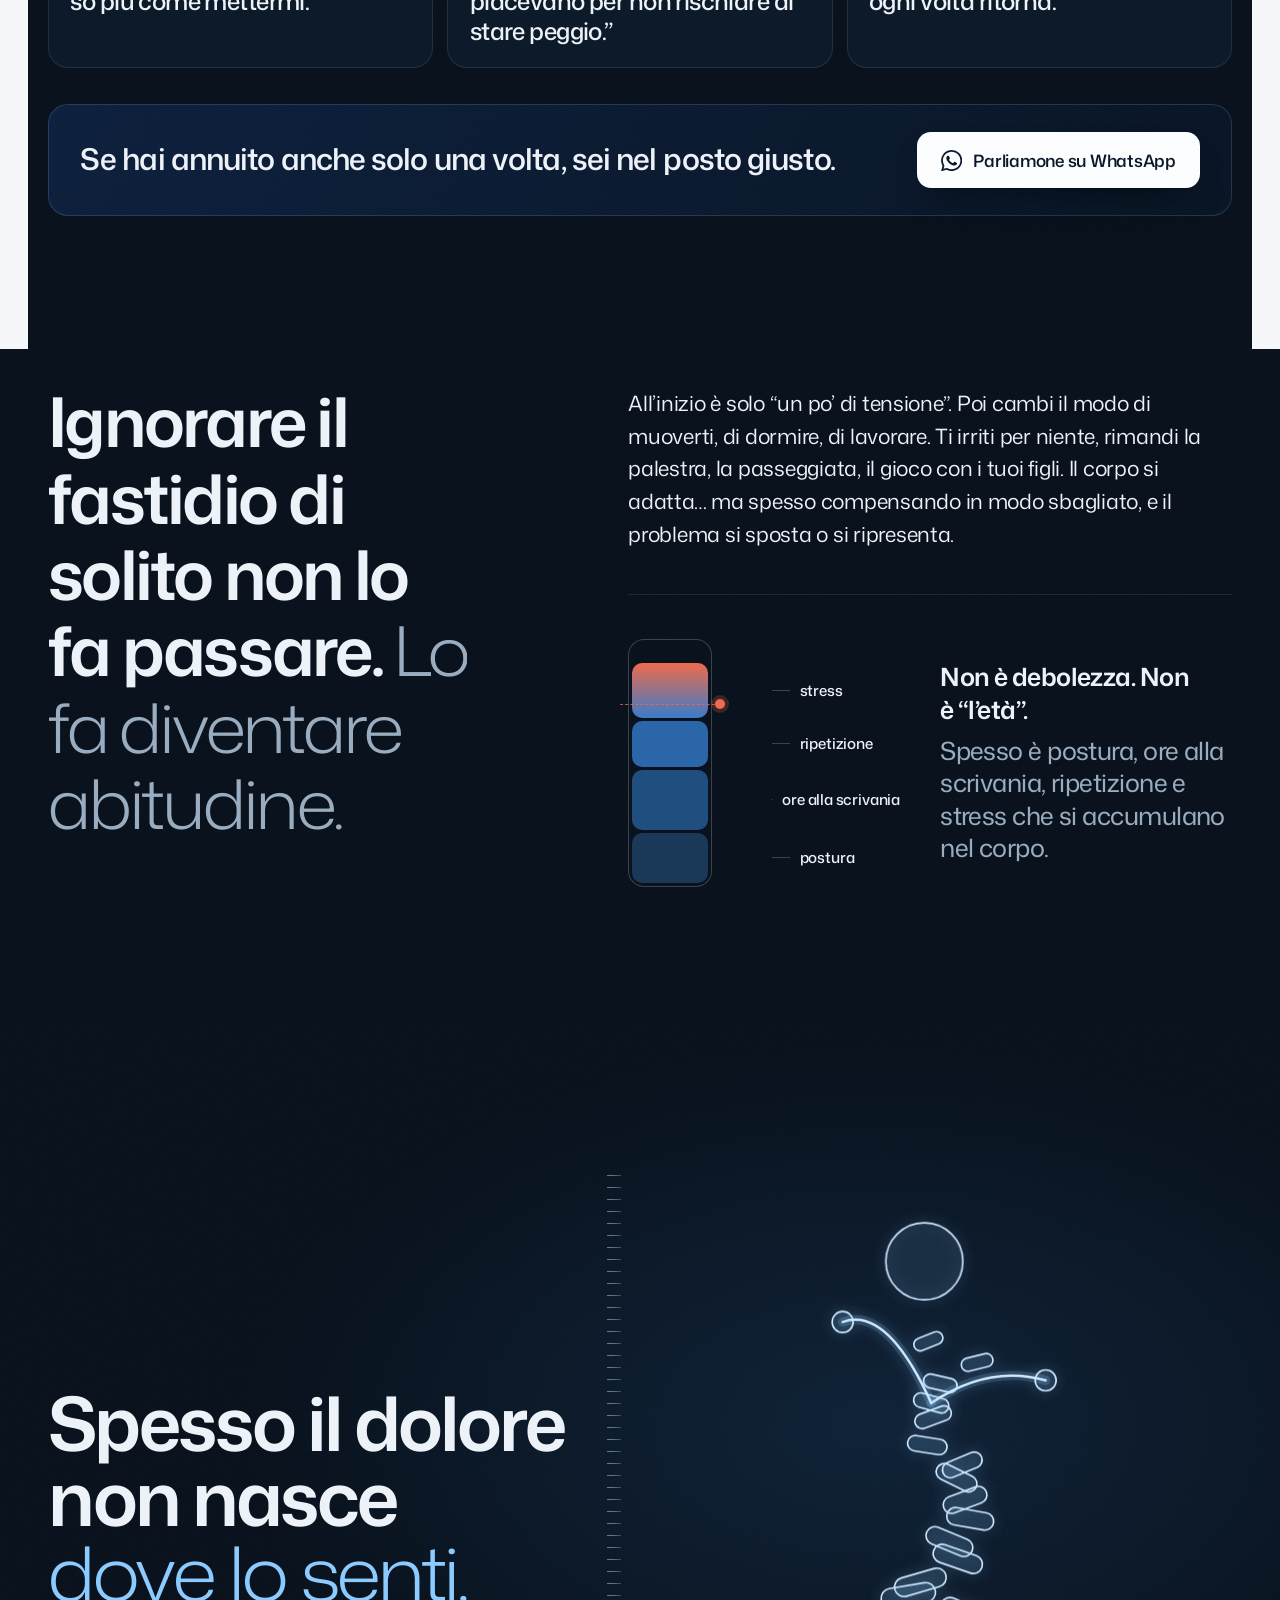
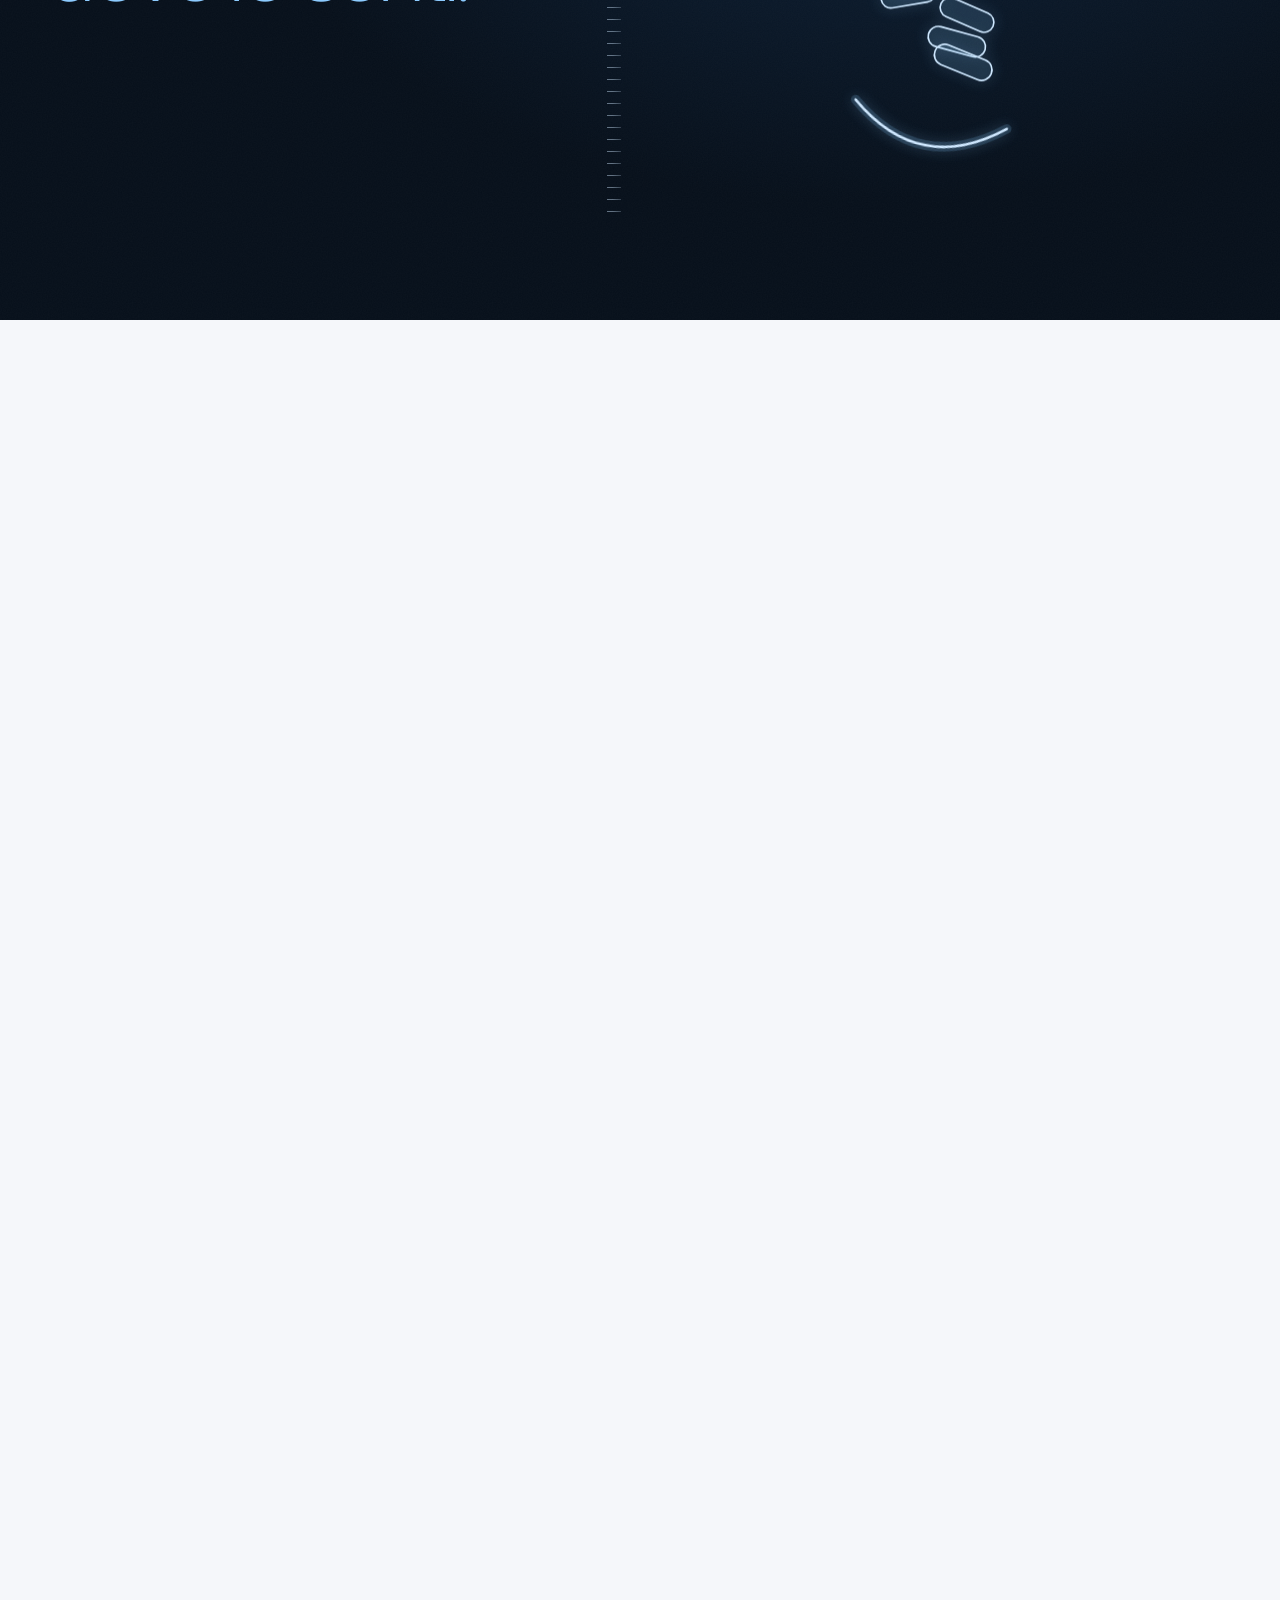
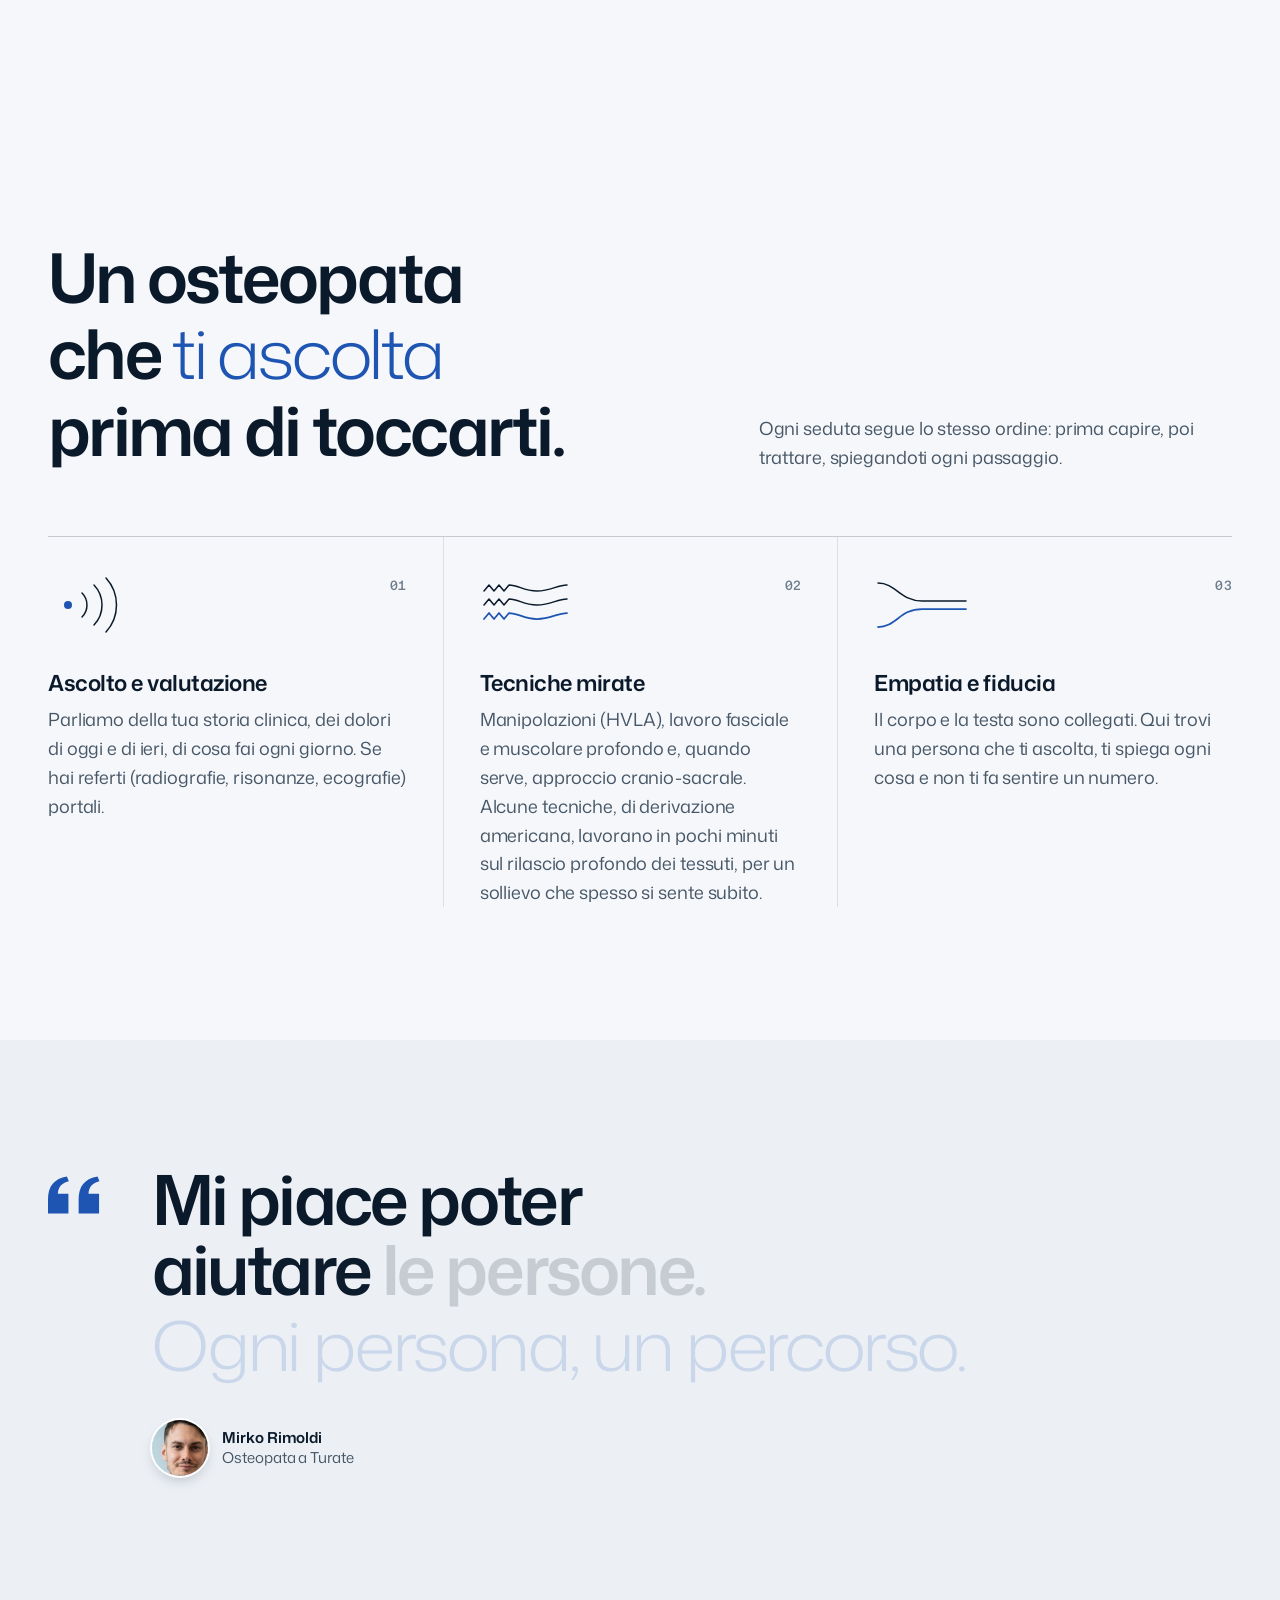
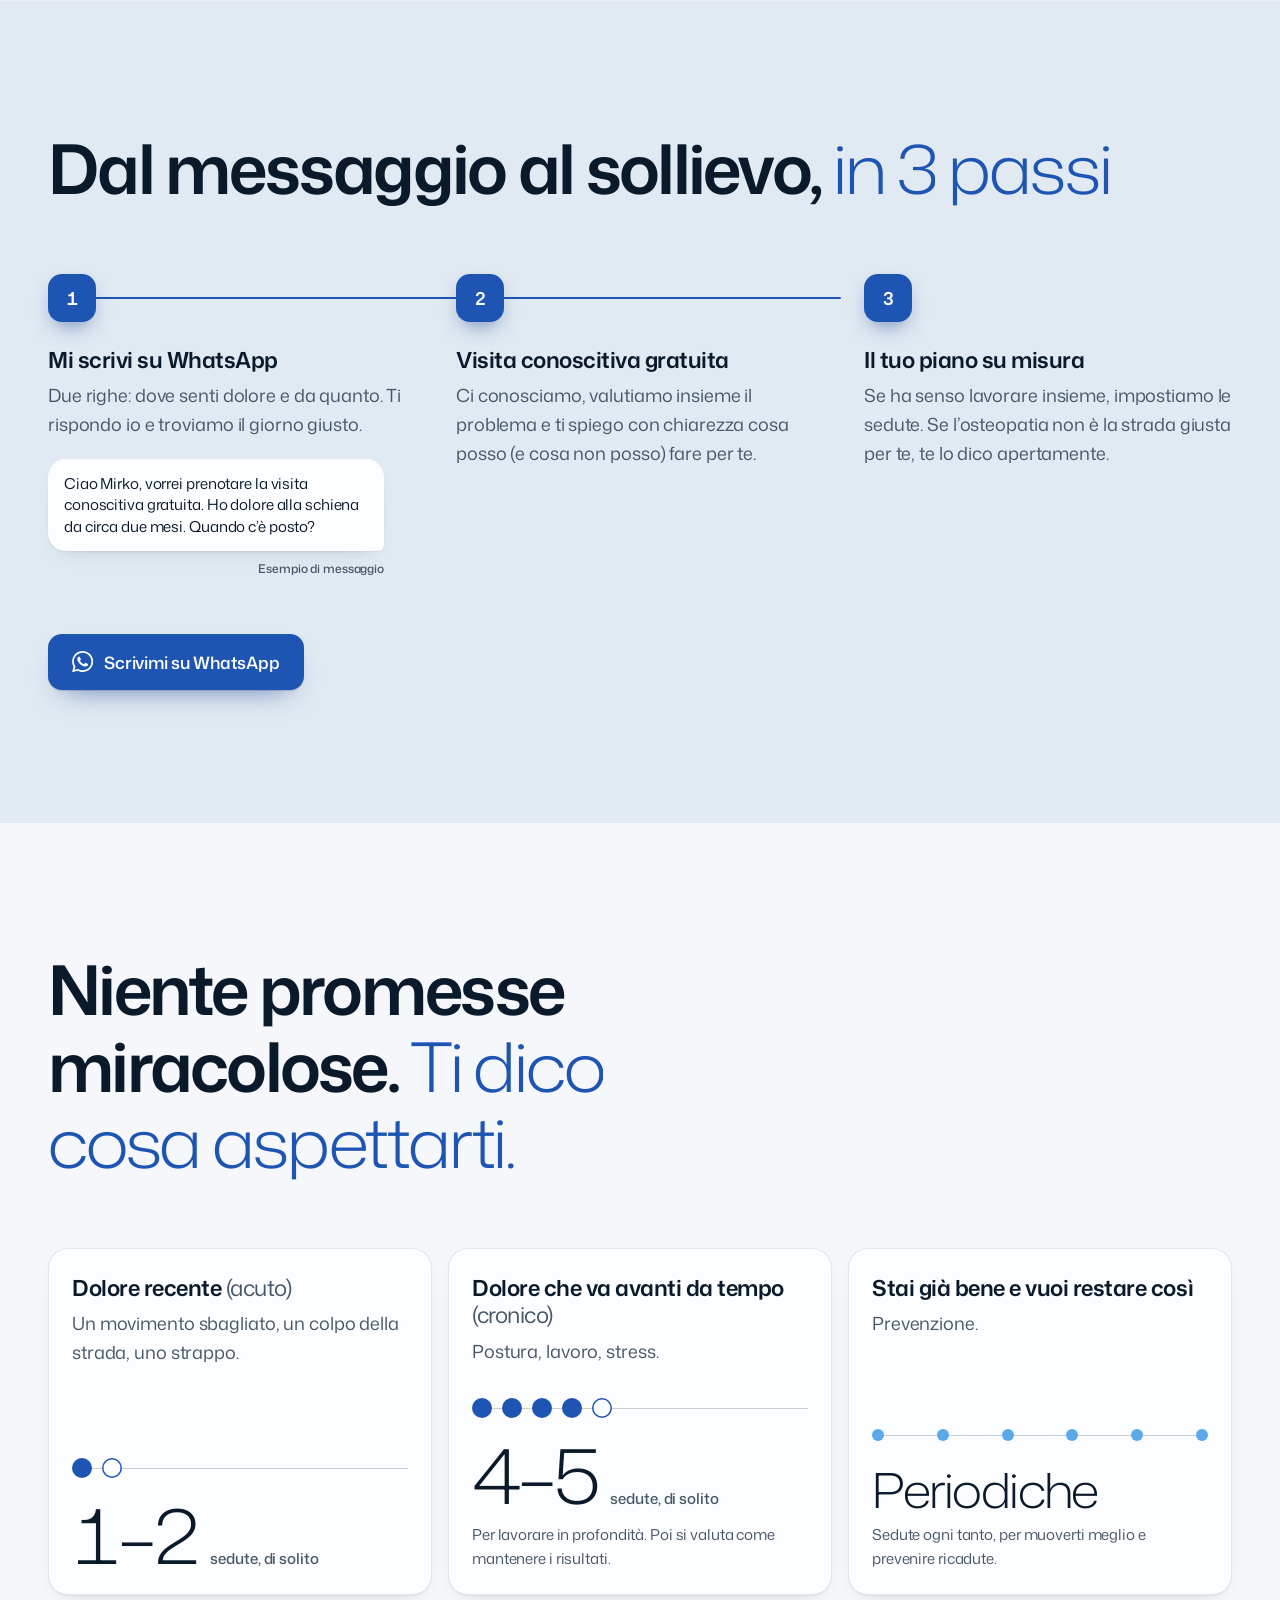
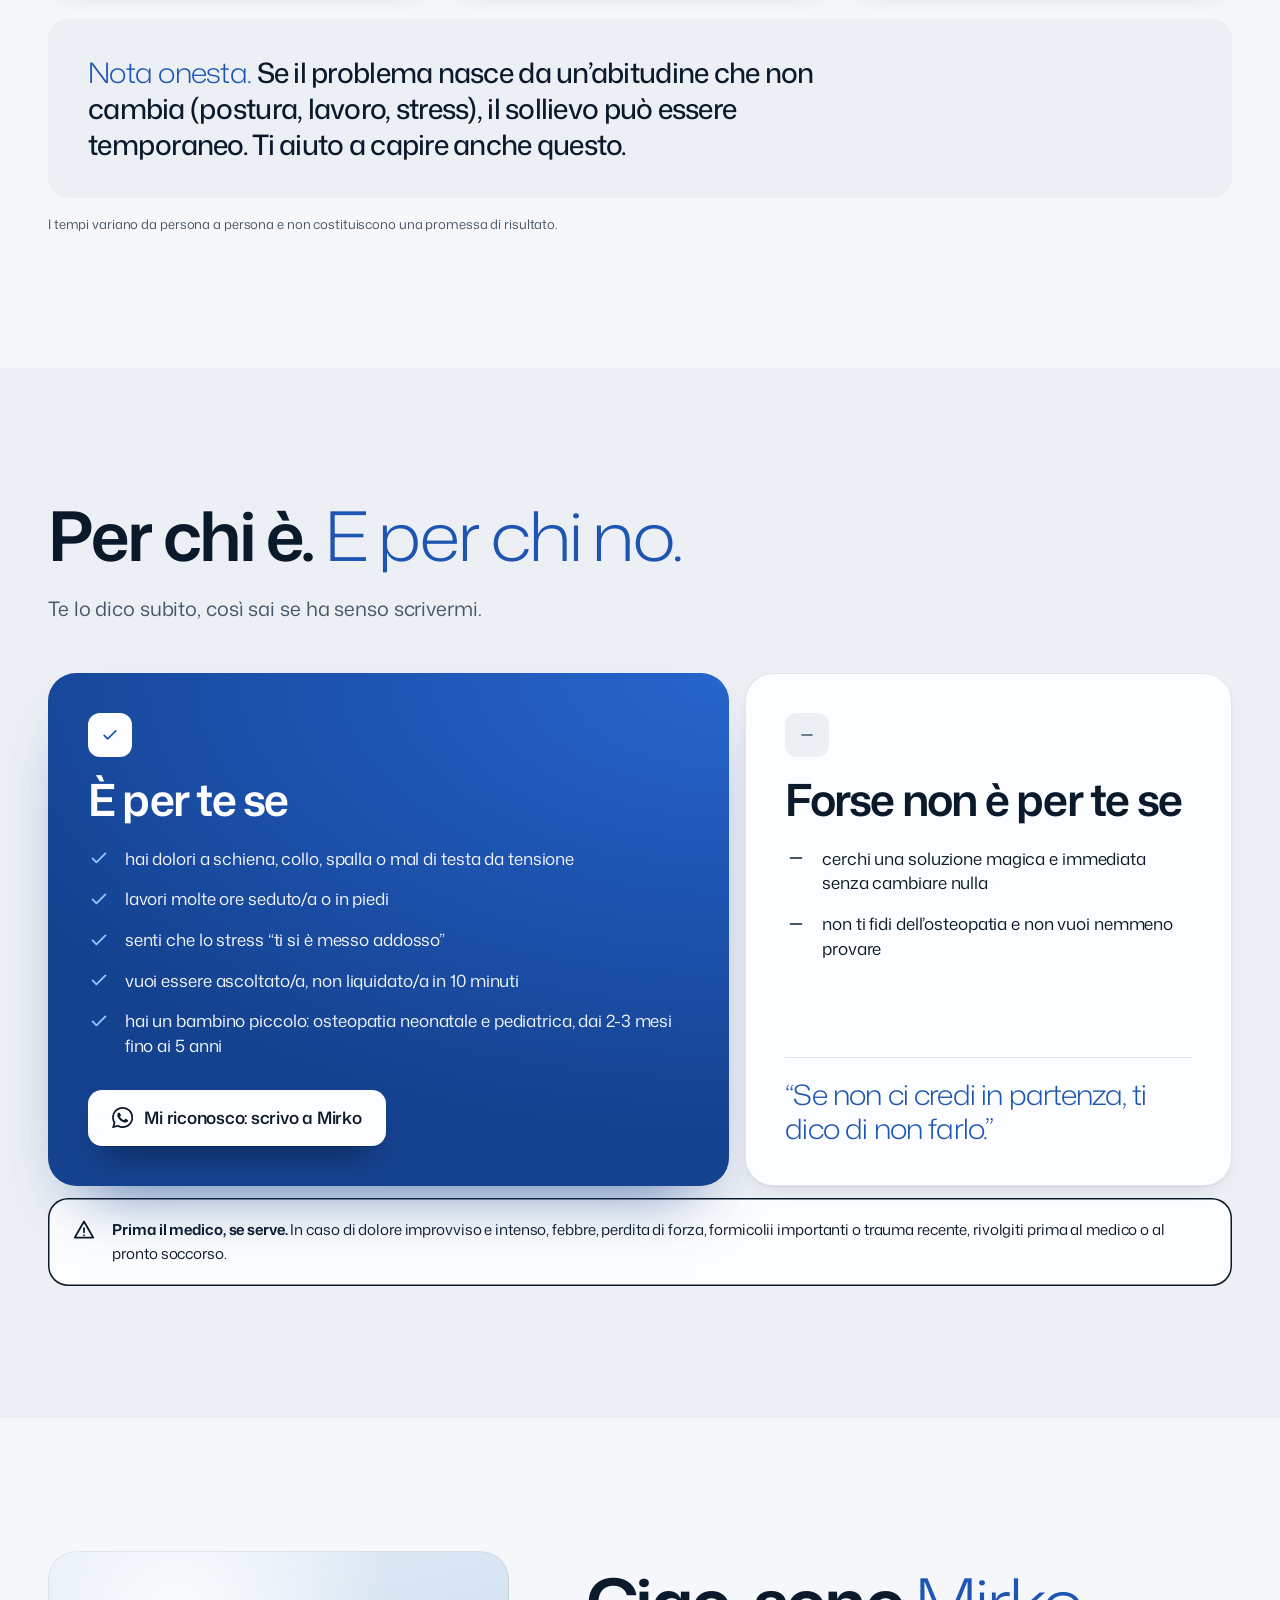
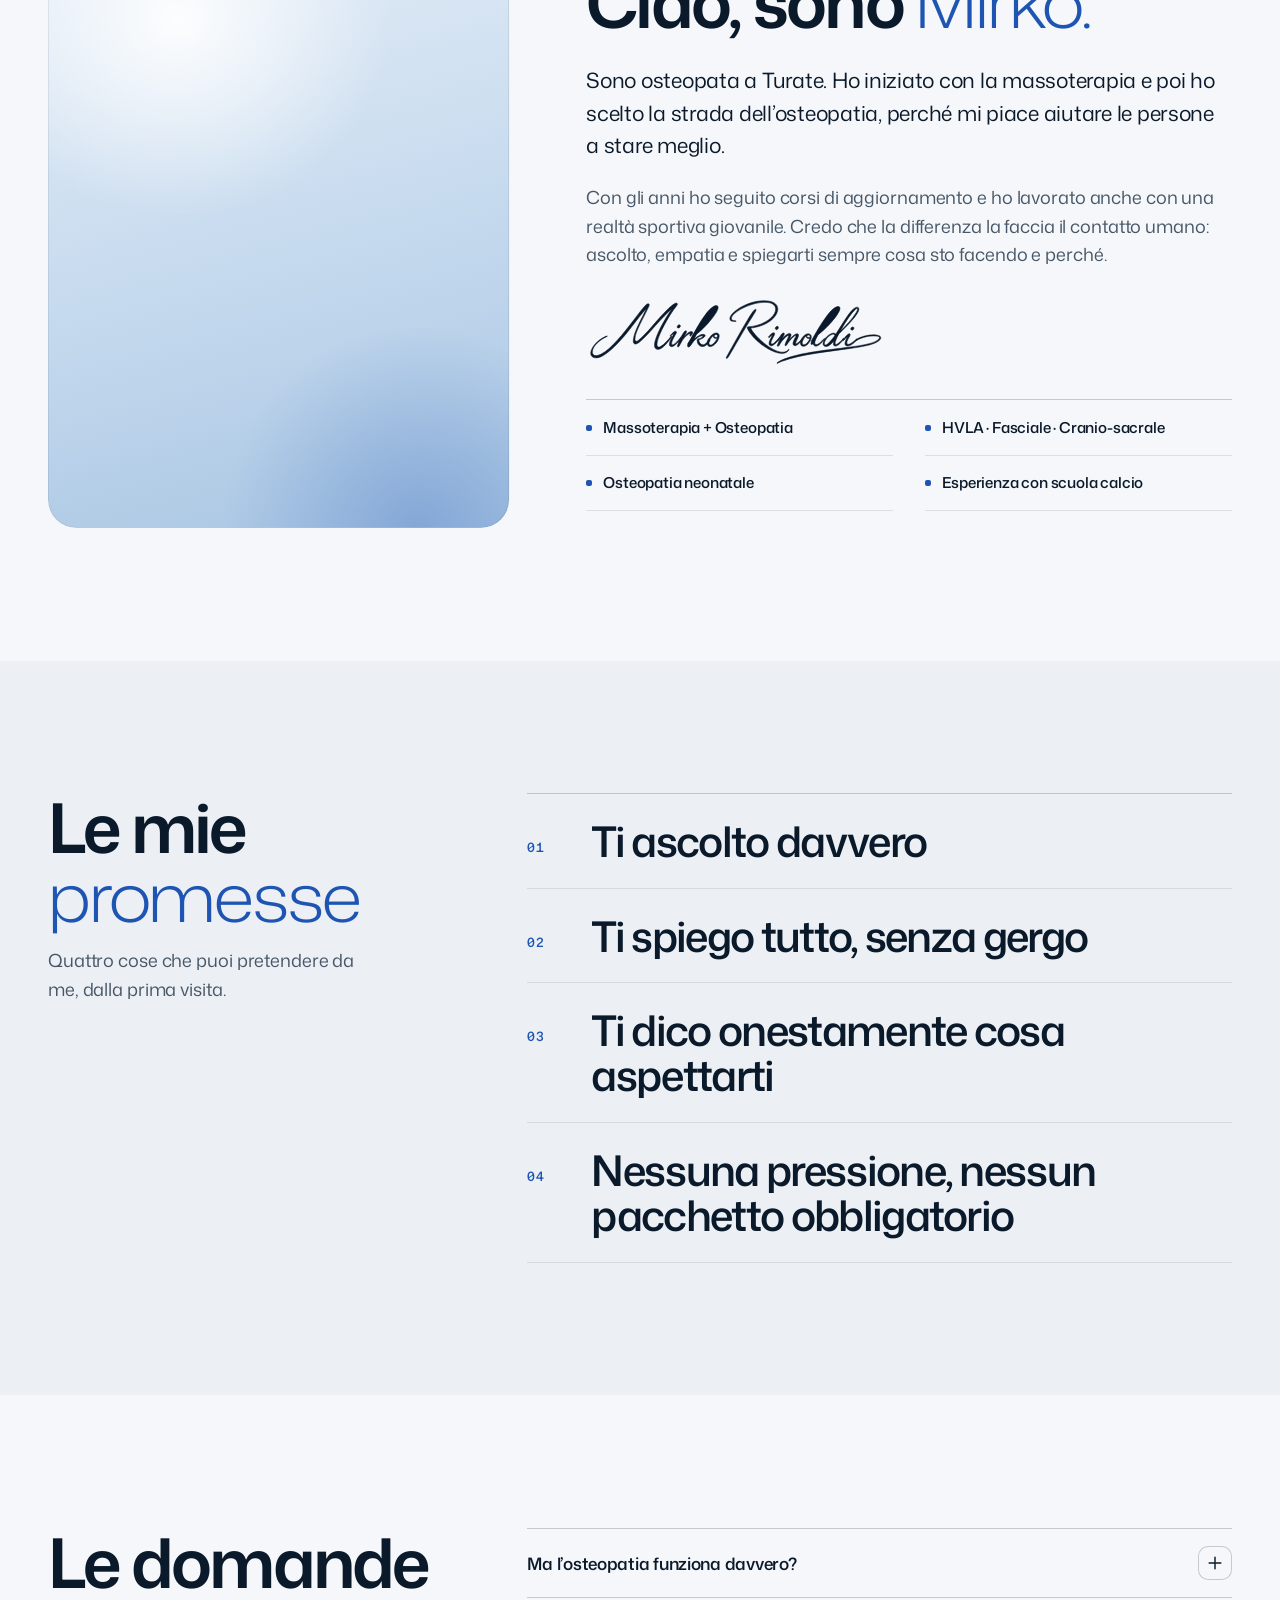
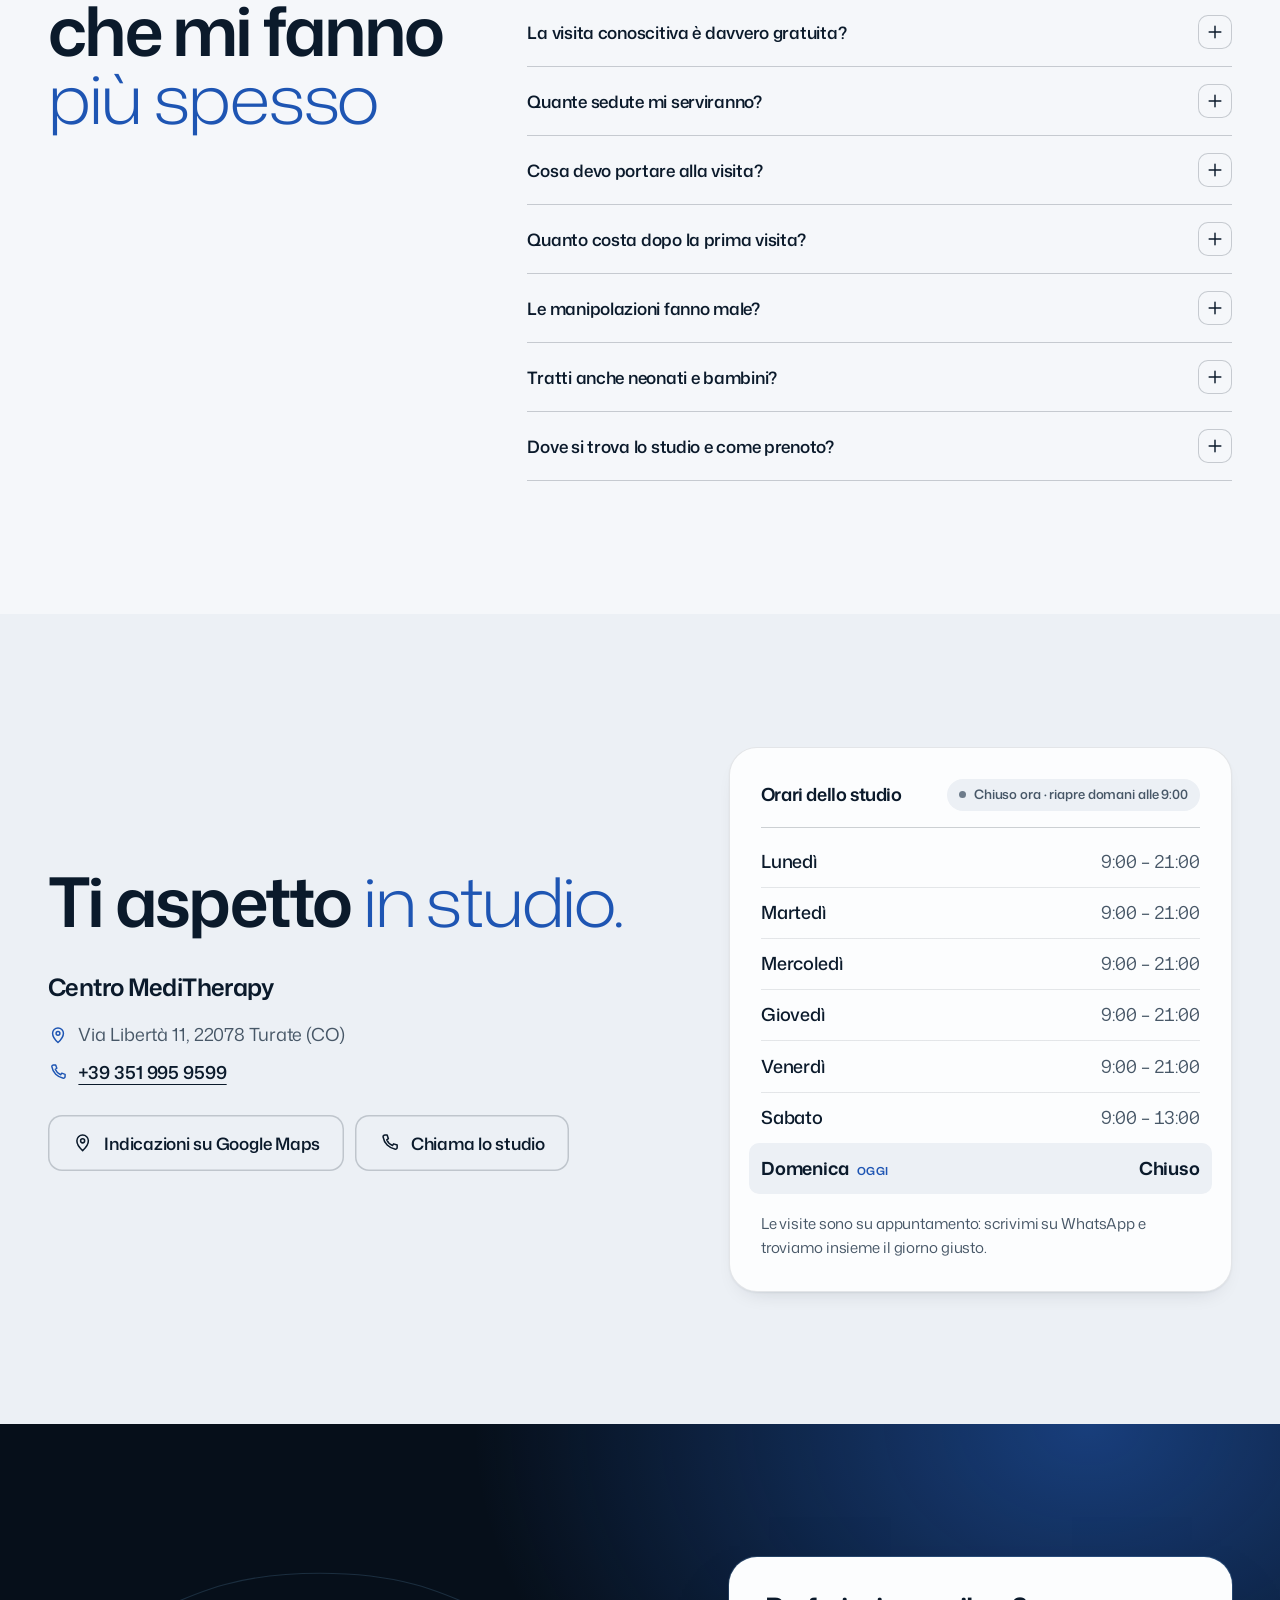
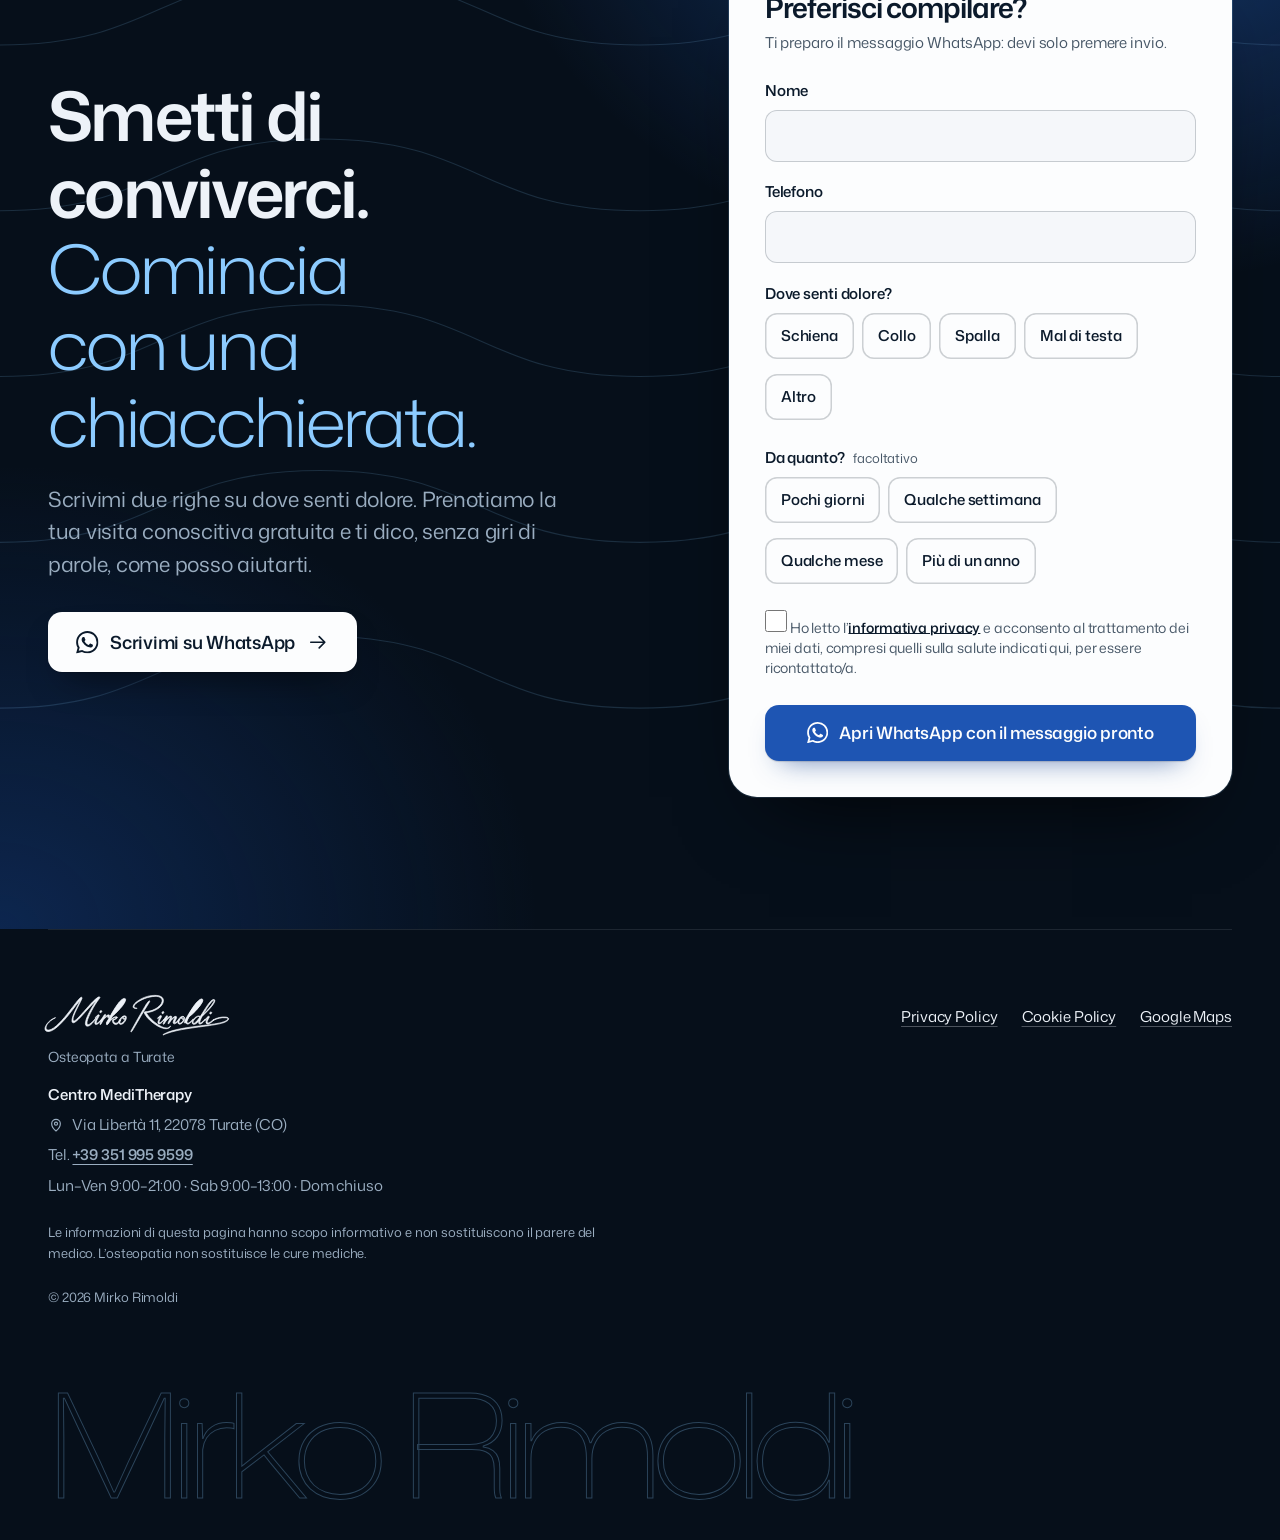
==== commit bace65f9: "Orari e contatti dello studio (Centro MediTherapy) - config.js: telefono, nome studio, indirizzo, li" ====
--- a/index.html
+++ b/index.html
@@ -53,6 +53,7 @@
   <symbol id="i-down" viewBox="0 0 24 24"><path fill="none" stroke="currentColor" stroke-width="1.75" stroke-linecap="round" stroke-linejoin="round" d="M12 4v15M6 13l6 6 6-6"/></symbol>
   <symbol id="i-alert" viewBox="0 0 24 24"><g fill="none" stroke="currentColor" stroke-width="1.75" stroke-linecap="round" stroke-linejoin="round"><path d="M12 3.5 2.8 19.5h18.4Z"/><path d="M12 10v4.2"/><path d="M12 17.2v.1"/></g></symbol>
   <symbol id="i-pin" viewBox="0 0 24 24"><g fill="none" stroke="currentColor" stroke-width="1.75" stroke-linecap="round" stroke-linejoin="round"><path d="M12 21s-6.5-5.6-6.5-11a6.5 6.5 0 0 1 13 0c0 5.4-6.5 11-6.5 11Z"/><circle cx="12" cy="10" r="2.3"/></g></symbol>
+  <symbol id="i-phone" viewBox="0 0 24 24"><path fill="none" stroke="currentColor" stroke-width="1.75" stroke-linecap="round" stroke-linejoin="round" d="M6.6 3.5h2.6l1.4 4-1.9 1.3a12 12 0 0 0 6.5 6.5l1.3-1.9 4 1.4v2.6a2 2 0 0 1-2.1 2A16.6 16.6 0 0 1 4.6 5.6a2 2 0 0 1 2-2.1Z"/></symbol>
   <symbol id="i-sign" viewBox="96 170 1120 262"><path d="M173 318C150 328 123 351 120 371C117 390 132 393 151 384C190 365 235 307 275 255C297 226 318 198 325 196C330 193 334 197 331 204C312 246 280 299 279 324C278 334 282 338 290 333C320 311 363 253 398 219C413 204 429 191 435 193C440 195 436 201 431 207C404 241 367 310 362 338C359 353 363 361 374 355C389 347 403 330 414 316L417 318C401 340 383 362 369 365C350 369 349 351 355 331C366 294 398 239 418 214C382 241 330 311 296 338C279 351 270 347 273 328C276 299 304 250 322 213C291 244 252 307 210 347C183 375 150 401 129 397C108 393 111 373 123 355C135 337 156 322 172 316C176 314 177 316 173 318Z" /><path d="M410 315C418 305 426 297 431 298C437 300 432 307 428 314C421 326 413 342 416 347C421 354 438 335 450 321L453 322C438 342 423 358 413 355C403 352 408 338 414 326L424 307C420 308 415 313 412 317Z" /><path d="M438 277C441 273 446 273 448 276C450 279 446 285 442 286C437 287 435 282 438 277Z" /><path d="M445 328C454 315 462 298 466 297C472 294 473 299 469 306L462 319C473 306 482 298 490 299C500 300 490 315 486 316C482 317 484 310 486 306C476 307 462 322 455 333L444 353C441 359 435 356 438 350L445 328Z" /><path d="M476 344C494 318 512 285 536 248C551 224 571 202 580 206C593 212 562 251 550 265C533 285 518 300 507 309L487 347C484 354 479 357 477 353C475 350 478 345 481 338C499 303 522 262 544 233C554 219 572 202 581 202C604 202 574 243 557 262C540 281 522 299 510 307L498 328C514 315 528 307 537 310C550 315 528 327 517 330C517 341 527 352 538 347C544 345 551 337 556 331L559 332C550 346 539 357 529 355C517 354 511 343 511 331C511 327 515 326 519 326C526 324 534 319 532 315C525 312 507 325 498 335L485 353C480 360 473 357 476 350ZM515 298C539 276 568 243 579 220C584 210 581 208 574 213C555 226 530 271 515 298Z" /><path d="M558 321C566 308 580 301 589 306C599 312 590 334 579 345C570 355 555 360 550 349C545 339 553 324 558 321ZM560 328C554 339 553 348 559 349C568 352 582 335 586 323C575 328 570 321 572 315C568 317 563 323 560 328ZM575 314C572 319 580 324 587 319C589 309 580 307 575 314Z" /><path d="M620 395C646 349 674 296 703 249C713 232 726 214 730 216C734 219 724 232 718 242C683 297 651 355 628 393C624 400 618 402 620 395Z" /><path d="M647 261C624 260 633 239 650 225C678 201 722 184 758 184C800 183 820 201 809 229C798 258 757 281 711 286C718 303 744 330 768 348C799 371 826 382 844 373C847 371 850 368 852 366C854 364 855 366 853 369C837 390 803 379 775 363C748 348 717 320 703 296C698 286 695 282 703 281C746 279 787 256 800 231C813 206 795 188 761 190C721 191 676 210 650 232C637 244 634 256 648 258C654 259 657 259 657 260C657 262 652 262 647 261Z" /><path d="M777 319C787 307 795 301 799 304C803 307 797 316 793 324C788 333 784 343 788 345C793 349 806 335 817 322L820 323C806 343 791 357 783 351C776 347 781 333 787 322L792 312C788 314 783 318 779 322Z" /><path d="M804 283C807 279 813 278 814 282C816 285 812 291 808 292C803 292 801 287 804 283Z" /><path d="M812 332C819 320 825 308 829 306C836 301 839 307 834 315L828 326C840 313 852 303 859 307C865 310 859 322 854 331C868 315 879 305 887 308C895 312 881 332 879 341C877 350 890 342 903 325L906 327C894 343 881 355 873 351C864 347 872 330 879 318C882 311 876 314 871 318C860 327 852 338 846 348C843 353 838 353 839 348C842 338 851 323 853 316C854 310 846 316 841 320C831 329 822 341 817 351C813 357 808 353 811 348L822 323L812 335Z" /><path d="M905 320C913 309 926 304 933 310C943 317 933 338 923 347C914 355 902 357 898 348C894 339 900 326 905 320ZM908 327C902 337 901 346 907 348C916 351 929 335 932 324C924 327 917 323 918 316C914 318 911 322 908 327ZM922 314C917 319 925 324 933 320C934 313 928 310 922 314Z" /><path d="M937 334C953 306 972 272 992 245C1008 223 1027 204 1037 207C1053 213 1026 247 1012 263C993 285 974 302 961 312C951 331 947 344 953 347C960 351 974 338 985 325L988 326C974 345 958 358 949 352C939 346 948 326 953 315C974 274 1009 220 1030 208C1043 201 1048 210 1041 223C1026 254 986 292 963 310L944 344C940 351 933 347 937 341ZM968 301C988 284 1017 254 1032 231C1041 217 1042 209 1033 215C1015 227 987 268 968 301Z" /><path d="M1027 316C1024 305 1014 308 1005 315C993 324 983 340 987 347C992 356 1012 333 1025 314C1049 279 1070 239 1091 218C1100 209 1110 205 1114 211C1121 223 1088 259 1073 275L1040 308C1033 321 1023 341 1027 346C1032 351 1047 336 1057 324L1060 326C1046 344 1032 357 1023 352C1018 350 1019 342 1022 334C1010 348 994 361 984 352C974 341 992 317 1006 310C1017 303 1028 303 1030 312ZM1046 297C1065 279 1092 250 1105 228C1115 211 1109 209 1098 220C1081 237 1060 271 1046 297Z" /><path d="M1055 330C1065 318 1074 306 1080 307C1085 308 1081 316 1077 322C1071 332 1067 343 1072 346C1080 351 1098 333 1108 326L1110 329C1095 343 1079 357 1068 352C1058 348 1065 331 1072 319C1066 323 1062 328 1057 333Z" /><path d="M1086 285C1089 281 1095 281 1096 284C1098 288 1094 293 1090 294C1085 294 1083 289 1086 285Z" /><path d="M1104 329C1125 316 1158 309 1180 312C1203 315 1200 328 1184 337C1164 350 1122 356 1083 362C999 374 899 384 831 409C822 412 816 415 812 417C807 419 808 416 813 413C871 379 992 369 1082 357C1123 351 1163 345 1182 333C1195 325 1196 317 1179 316C1156 313 1126 320 1106 332Z" /></symbol>
 </svg>
 
@@ -71,6 +72,7 @@
         <li><a class="nav__link" href="#per-chi" data-nav>Per chi è</a></li>
         <li><a class="nav__link" href="#chi-sono" data-nav>Chi sono</a></li>
         <li><a class="nav__link" href="#faq" data-nav>Domande</a></li>
+        <li><a class="nav__link" href="#studio" data-nav>Lo studio</a></li>
       </ul>
     </nav>
     <div class="site-header__actions">
@@ -96,6 +98,7 @@
       <li><a href="#per-chi">Per chi è <svg class="icon" aria-hidden="true"><use href="#i-arrow"/></svg></a></li>
       <li><a href="#chi-sono">Chi sono <svg class="icon" aria-hidden="true"><use href="#i-arrow"/></svg></a></li>
       <li><a href="#faq">Domande frequenti <svg class="icon" aria-hidden="true"><use href="#i-arrow"/></svg></a></li>
+      <li><a href="#studio">Lo studio e gli orari <svg class="icon" aria-hidden="true"><use href="#i-arrow"/></svg></a></li>
     </ul>
     <div class="menu__foot">
       <a class="btn btn--primary btn--lg btn--block" href="https://wa.me/" data-wa data-cta="menu" target="_blank" rel="noopener">
@@ -179,7 +182,7 @@
             <svg class="icon" aria-hidden="true"><use href="#i-wa"/></svg>
             <span class="btn__label">Prenota la visita gratuita<span class="sm-sr"> su WhatsApp</span></span>
           </a>
-          <a class="btn btn--ghost btn--lg" href="#" data-if="phone" data-href-tel="phone" data-call data-cta="hero-call">Chiamami</a>
+          <a class="btn btn--ghost btn--lg" href="#" data-if="phone" data-href-tel="phone" data-call data-cta="hero-call"><svg class="icon" aria-hidden="true"><use href="#i-phone"/></svg><span class="btn__label">Chiama lo studio</span></a>
           <a class="link-quiet" href="#come-lavoro">Scopri come lavoro <svg class="icon icon--sm" aria-hidden="true"><use href="#i-down"/></svg></a>
         </div>
 
@@ -599,10 +602,34 @@
         <details class="qa">
           <summary><span>Dove si trova lo studio e come prenoto?</span><svg class="icon" aria-hidden="true"><use href="#i-plus"/></svg></summary>
           <div class="qa__a">
-            <p>Lo studio è a Turate<span data-if="address">, in <span data-fill="address"></span></span>. Prenoti scrivendomi su WhatsApp: ti rispondo io.</p>
+            <p>Ricevo a Turate<span data-if="studioName">, al <span data-fill="studioName"></span></span><span data-if="address"> (<span data-fill="address"></span>)</span>. Prenoti scrivendomi su WhatsApp: ti rispondo io. Orari e indicazioni sono <a class="link-inline" href="#studio">qui sotto</a>.</p>
             <p data-if="mapsUrl"><a class="link-inline" data-href="mapsUrl" href="#" target="_blank" rel="noopener">Apri lo studio su Google Maps</a></p>
           </div>
         </details>
+      </div>
+    </div>
+  </section>
+
+  <!-- LO STUDIO: indirizzo, telefono e orari (da config.js) -->
+  <section class="studio section section--cloud" id="studio" data-theme="light" aria-labelledby="studio-title">
+    <div class="container studio__grid">
+      <div class="studio__info">
+        <h2 class="h2" id="studio-title" data-reveal="mask">Ti aspetto <em>in studio.</em></h2>
+        <p class="studio__name" data-if="studioName" data-fill="studioName"></p>
+        <p class="studio__line" data-if="address"><svg class="icon" aria-hidden="true"><use href="#i-pin"/></svg><span data-fill="address"></span></p>
+        <p class="studio__line" data-if="phone"><svg class="icon" aria-hidden="true"><use href="#i-phone"/></svg><a class="link-inline" href="#" data-href-tel="phone" data-call data-cta="studio-tel"><span data-fill="phone"></span></a></p>
+        <div class="studio__actions">
+          <a class="btn btn--ghost" href="#" data-if="mapsUrl" data-href="mapsUrl" target="_blank" rel="noopener"><svg class="icon" aria-hidden="true"><use href="#i-pin"/></svg><span class="btn__label">Indicazioni su Google Maps</span></a>
+          <a class="btn btn--ghost" href="#" data-if="phone" data-href-tel="phone" data-call data-cta="studio-call"><svg class="icon" aria-hidden="true"><use href="#i-phone"/></svg><span class="btn__label">Chiama lo studio</span></a>
+        </div>
+      </div>
+      <div class="hours" data-if="hours" data-reveal>
+        <div class="hours__head">
+          <h3 class="hours__title">Orari dello studio</h3>
+          <p class="hours__status" data-hours-status aria-live="polite"></p>
+        </div>
+        <ul class="hours__list" role="list" data-hours></ul>
+        <p class="hours__note">Le visite sono su appuntamento: scrivimi su WhatsApp e troviamo insieme il giorno giusto.</p>
       </div>
     </div>
   </section>
@@ -683,8 +710,10 @@
   <div class="container footer__grid">
     <div class="footer__id">
       <p class="footer__name"><svg class="footer__sign" viewBox="0 0 1120 262" role="img" aria-label="Mirko Rimoldi" focusable="false"><use href="#i-sign"/></svg><span>Osteopata a Turate</span></p>
+      <p data-if="studioName" data-fill="studioName" class="footer__studio"></p>
       <p class="footer__addr"><svg class="icon icon--sm" aria-hidden="true"><use href="#i-pin"/></svg><span><span data-if="address"><span data-fill="address"></span></span><span data-unless="address">Turate (CO)</span></span></p>
-      <p data-if="phone">Tel. <a class="link-inline" data-href-tel="phone" href="#"><span data-fill="phone"></span></a></p>
+      <p data-if="phone">Tel. <a class="link-inline" data-href-tel="phone" data-call data-cta="footer" href="#"><span data-fill="phone"></span></a></p>
+      <p data-if="hours" data-hours-short></p>
       <p data-if="vat">P.IVA <span data-fill="vat"></span></p>
       <p data-if="registration" data-fill="registration"></p>
     </div>
--- a/assets/css/styles.css
+++ b/assets/css/styles.css
@@ -1655,6 +1655,101 @@
   .faq__grid .h2 { position: sticky; top: calc(var(--header-h) + 2rem); }
 }
 
+/* ---------- Lo studio: indirizzo, telefono, orari ---------- */
+.studio__grid { display: grid; gap: 2.5rem; align-items: start; }
+.studio__name {
+  margin: 1.5rem 0 .9rem;
+  font-size: clamp(1.25rem, 1.15rem + .5vw, 1.5rem);
+  font-weight: 620;
+  letter-spacing: -.026em;
+}
+.studio__line {
+  display: flex;
+  align-items: center;
+  gap: .65rem;
+  margin: 0 0 .55rem;
+  color: var(--ink-2);
+}
+.studio__line .icon { color: var(--cobalt); }
+.studio__line a { color: var(--ink); }
+.studio__actions { display: flex; flex-wrap: wrap; gap: .65rem; margin-top: 1.75rem; }
+.hours {
+  padding: 1.5rem;
+  border-radius: var(--r-xl);
+  background: var(--white);
+  box-shadow: inset 0 0 0 1px var(--line), var(--shadow-1);
+}
+.hours__head {
+  display: flex;
+  flex-wrap: wrap;
+  align-items: center;
+  justify-content: space-between;
+  gap: .5rem 1rem;
+  padding-bottom: 1rem;
+  border-bottom: 1px solid var(--line-2);
+}
+.hours__title { font-size: 1.125rem; font-weight: 620; letter-spacing: -.022em; }
+.hours__status {
+  display: inline-flex;
+  align-items: center;
+  gap: .5rem;
+  margin: 0;
+  padding: .35rem .75rem;
+  border-radius: 999px;
+  background: var(--cloud);
+  color: var(--ink-2);
+  font-size: .8125rem;
+  font-weight: 560;
+}
+.hours__status:empty { display: none; }
+.hours__status::before {
+  content: "";
+  width: 7px;
+  height: 7px;
+  border-radius: 50%;
+  background: var(--ink-3);
+}
+.hours__status.is-open { background: rgba(30, 85, 179, .1); color: var(--cobalt); }
+.hours__status.is-open::before { background: var(--cobalt); box-shadow: 0 0 0 3px rgba(30, 85, 179, .18); }
+.motion .hours__status.is-open::before { animation: live 2.2s var(--ease-q) infinite; }
+@keyframes live {
+  0%, 100% { box-shadow: 0 0 0 3px rgba(30, 85, 179, .18); }
+  50% { box-shadow: 0 0 0 6px rgba(30, 85, 179, 0); }
+}
+.hours__list { list-style: none; margin: .5rem 0 0; padding: 0; }
+.hours__row {
+  display: flex;
+  align-items: baseline;
+  justify-content: space-between;
+  gap: 1rem;
+  margin: 0 -.75rem;
+  padding: .7rem .75rem;
+  border-radius: 10px;
+  font-variant-numeric: tabular-nums;
+}
+.hours__row + .hours__row { background: linear-gradient(var(--line), var(--line)) 50% 0 / calc(100% - 1.5rem) 1px no-repeat; }
+.hours__day { display: inline-flex; align-items: baseline; gap: .5rem; color: var(--ink); font-weight: 520; }
+.hours__time { color: var(--ink-2); }
+.hours__row.is-closed .hours__time { color: var(--ink-3); }
+.hours__row.is-today { background: var(--cloud); }
+.hours__row.is-today + .hours__row { background: none; }
+.hours__row.is-today .hours__day,
+.hours__row.is-today .hours__time { color: var(--ink); font-weight: 640; }
+.hours__today {
+  font-size: .6875rem;
+  font-weight: 620;
+  letter-spacing: .04em;
+  text-transform: uppercase;
+  color: var(--cobalt);
+}
+.hours__note { margin: 1.1rem 0 0; color: var(--ink-2); font-size: .9375rem; }
+@media (max-width: 599px) { .studio__actions .btn { width: 100%; } }
+@media (min-width: 900px) {
+  .studio__grid { grid-template-columns: minmax(0, 6fr) minmax(0, 5fr); gap: clamp(3rem, 6vw, 6rem); align-items: center; }
+  .hours { padding: 2rem; }
+}
+.footer__studio { color: var(--on-dark); font-weight: 560; }
+
 /* ---------- CTA finale ---------- */
 .final {
   overflow: hidden;
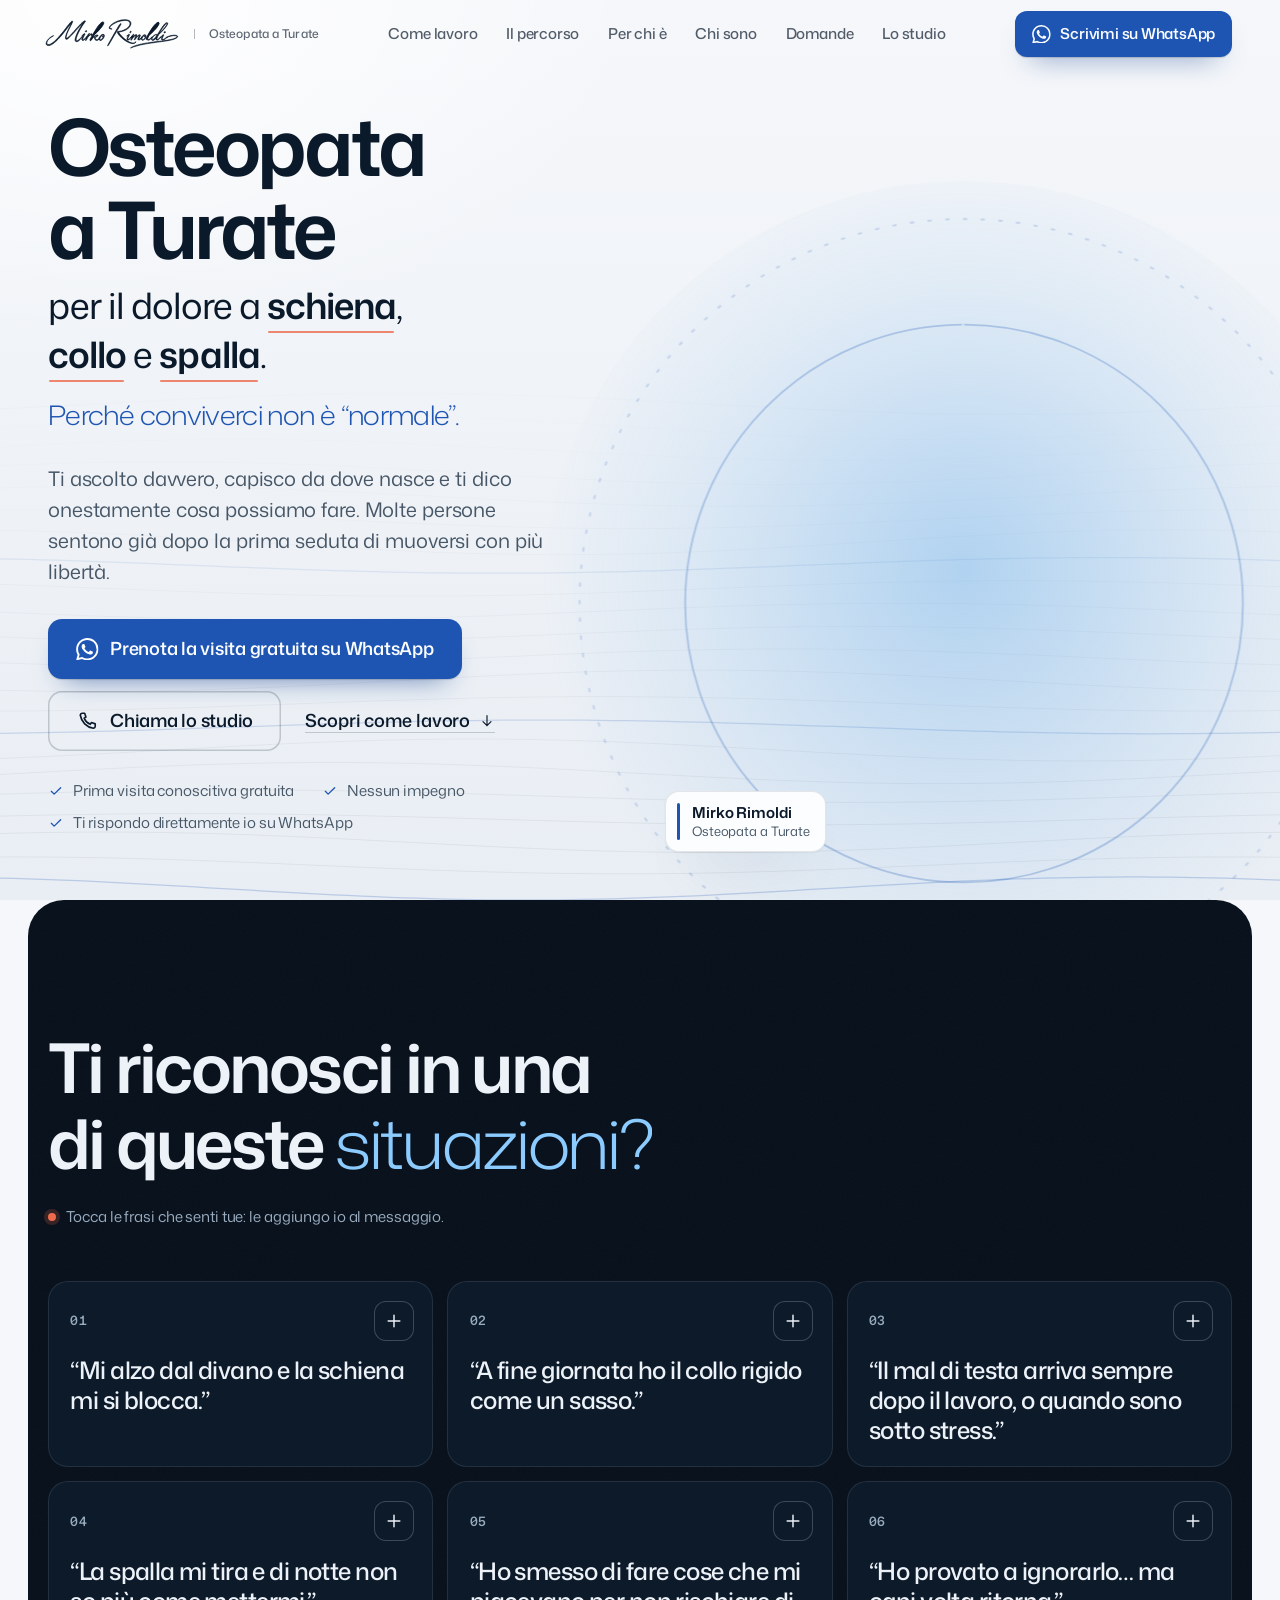
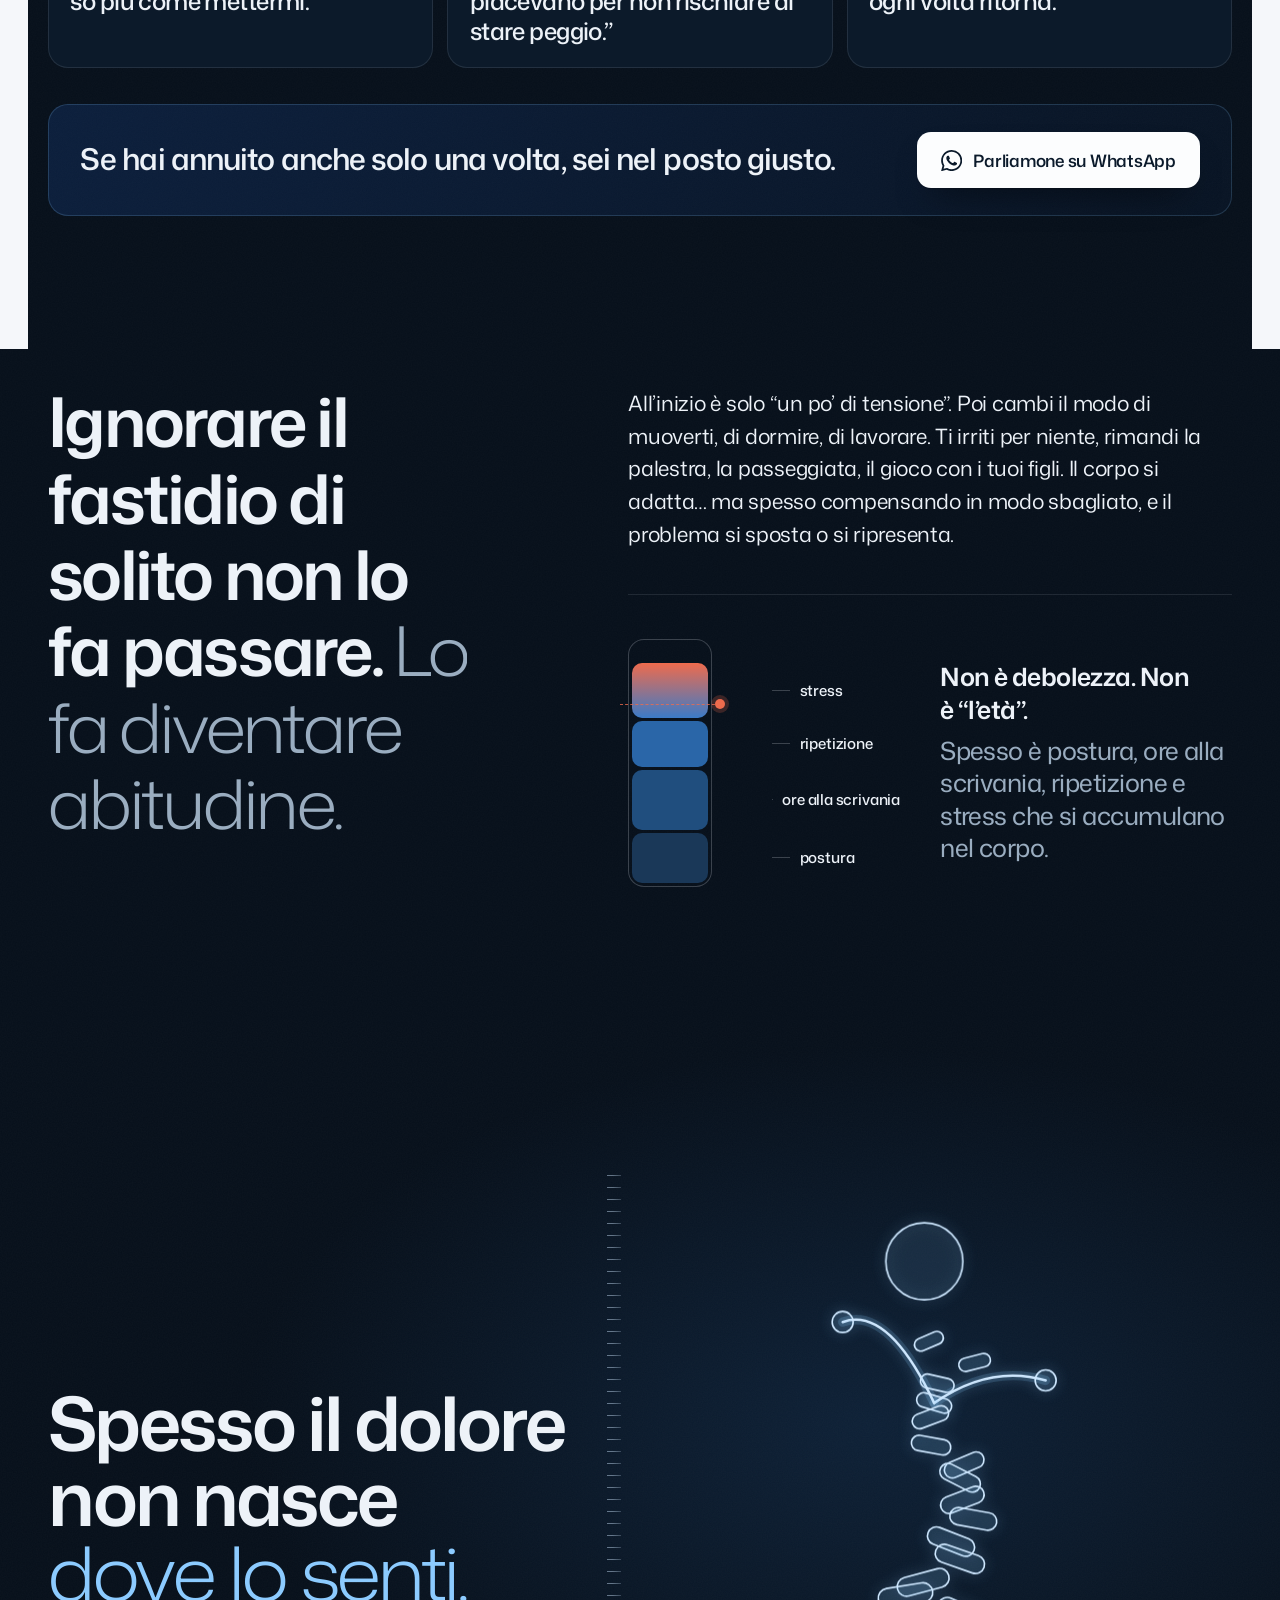
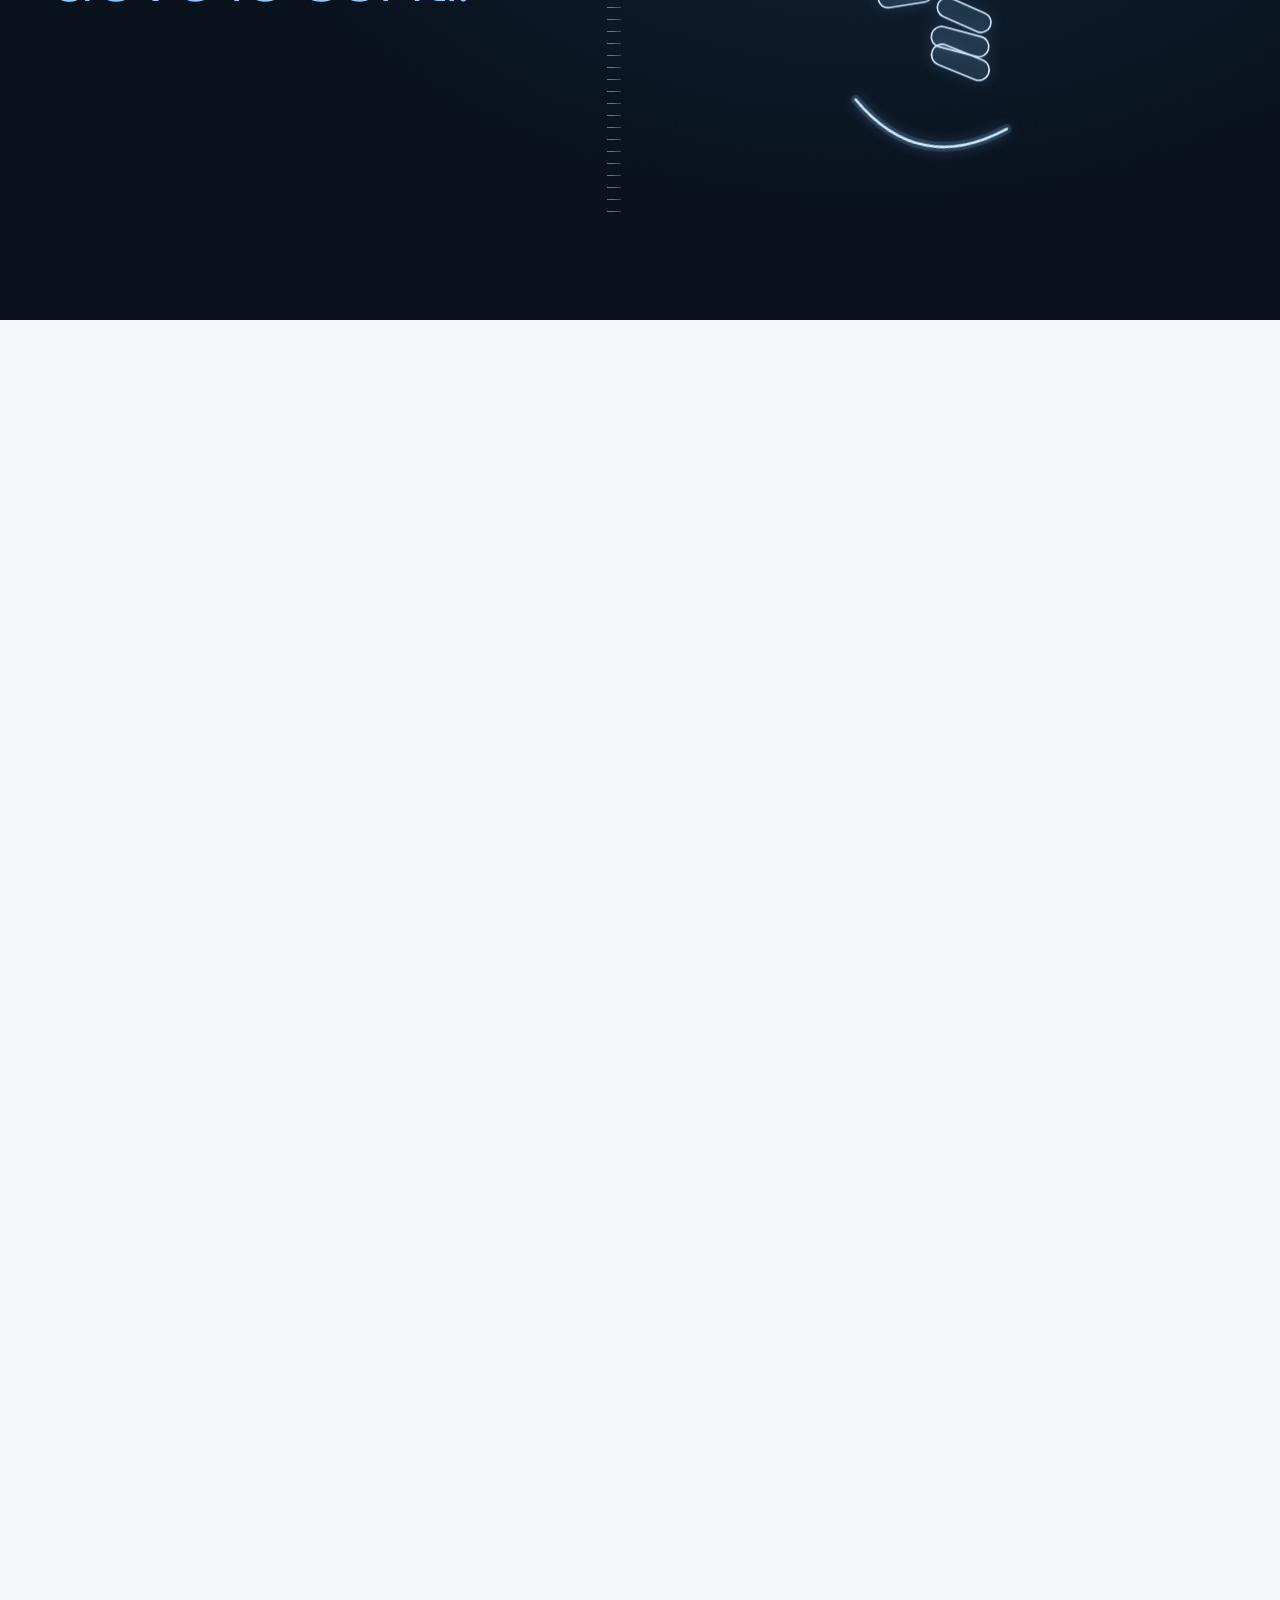
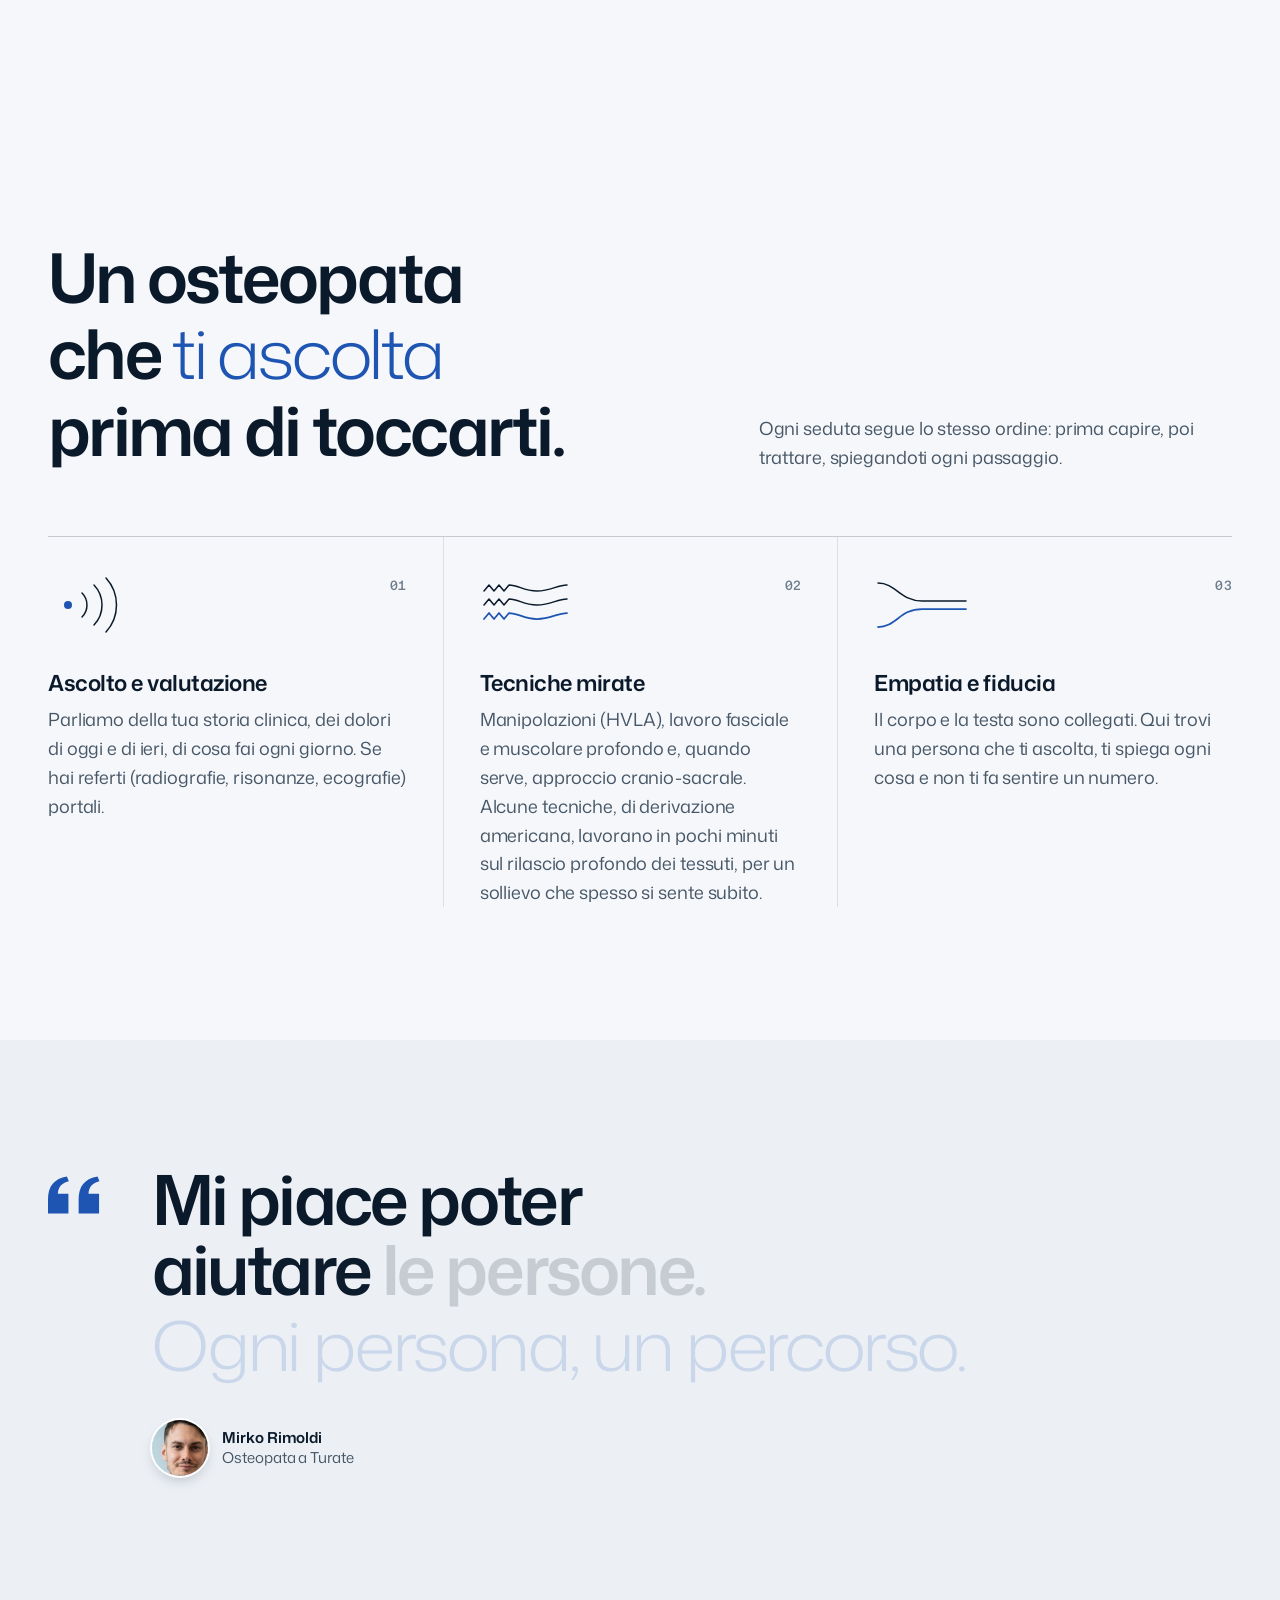
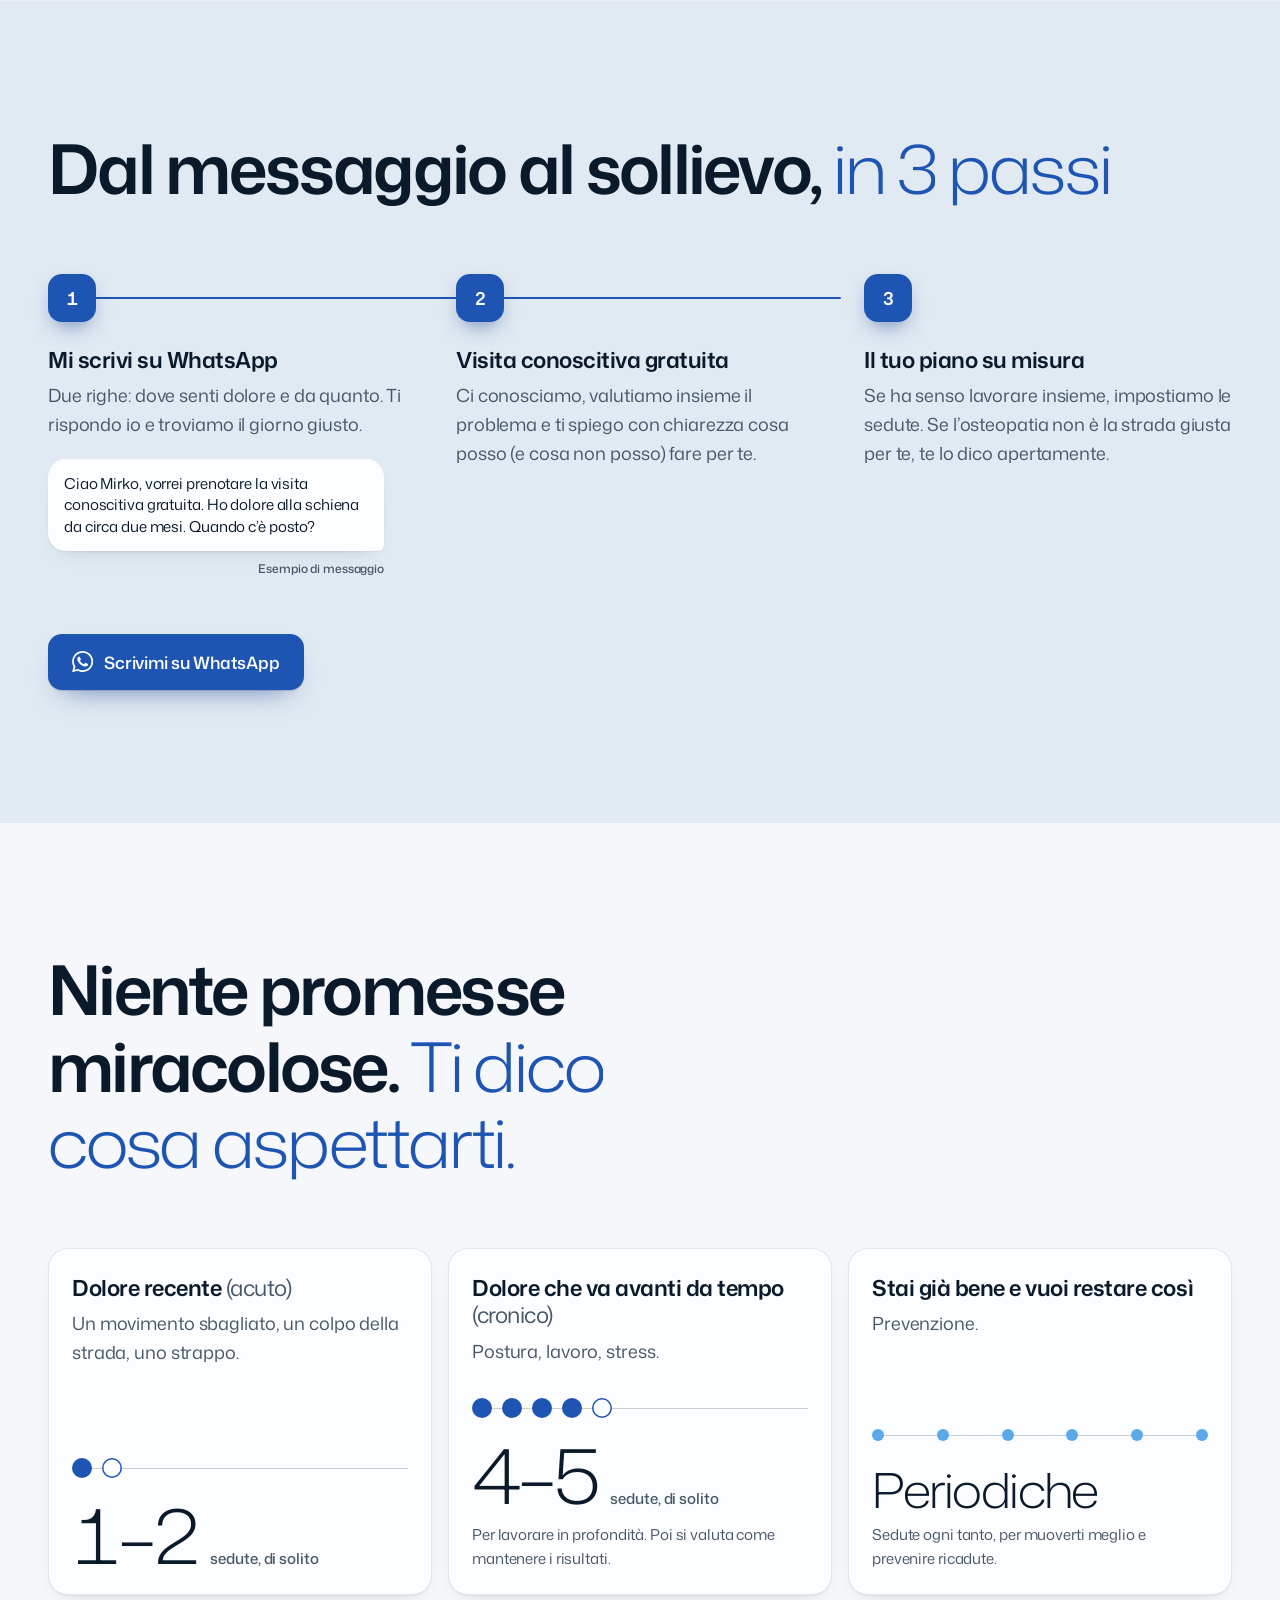
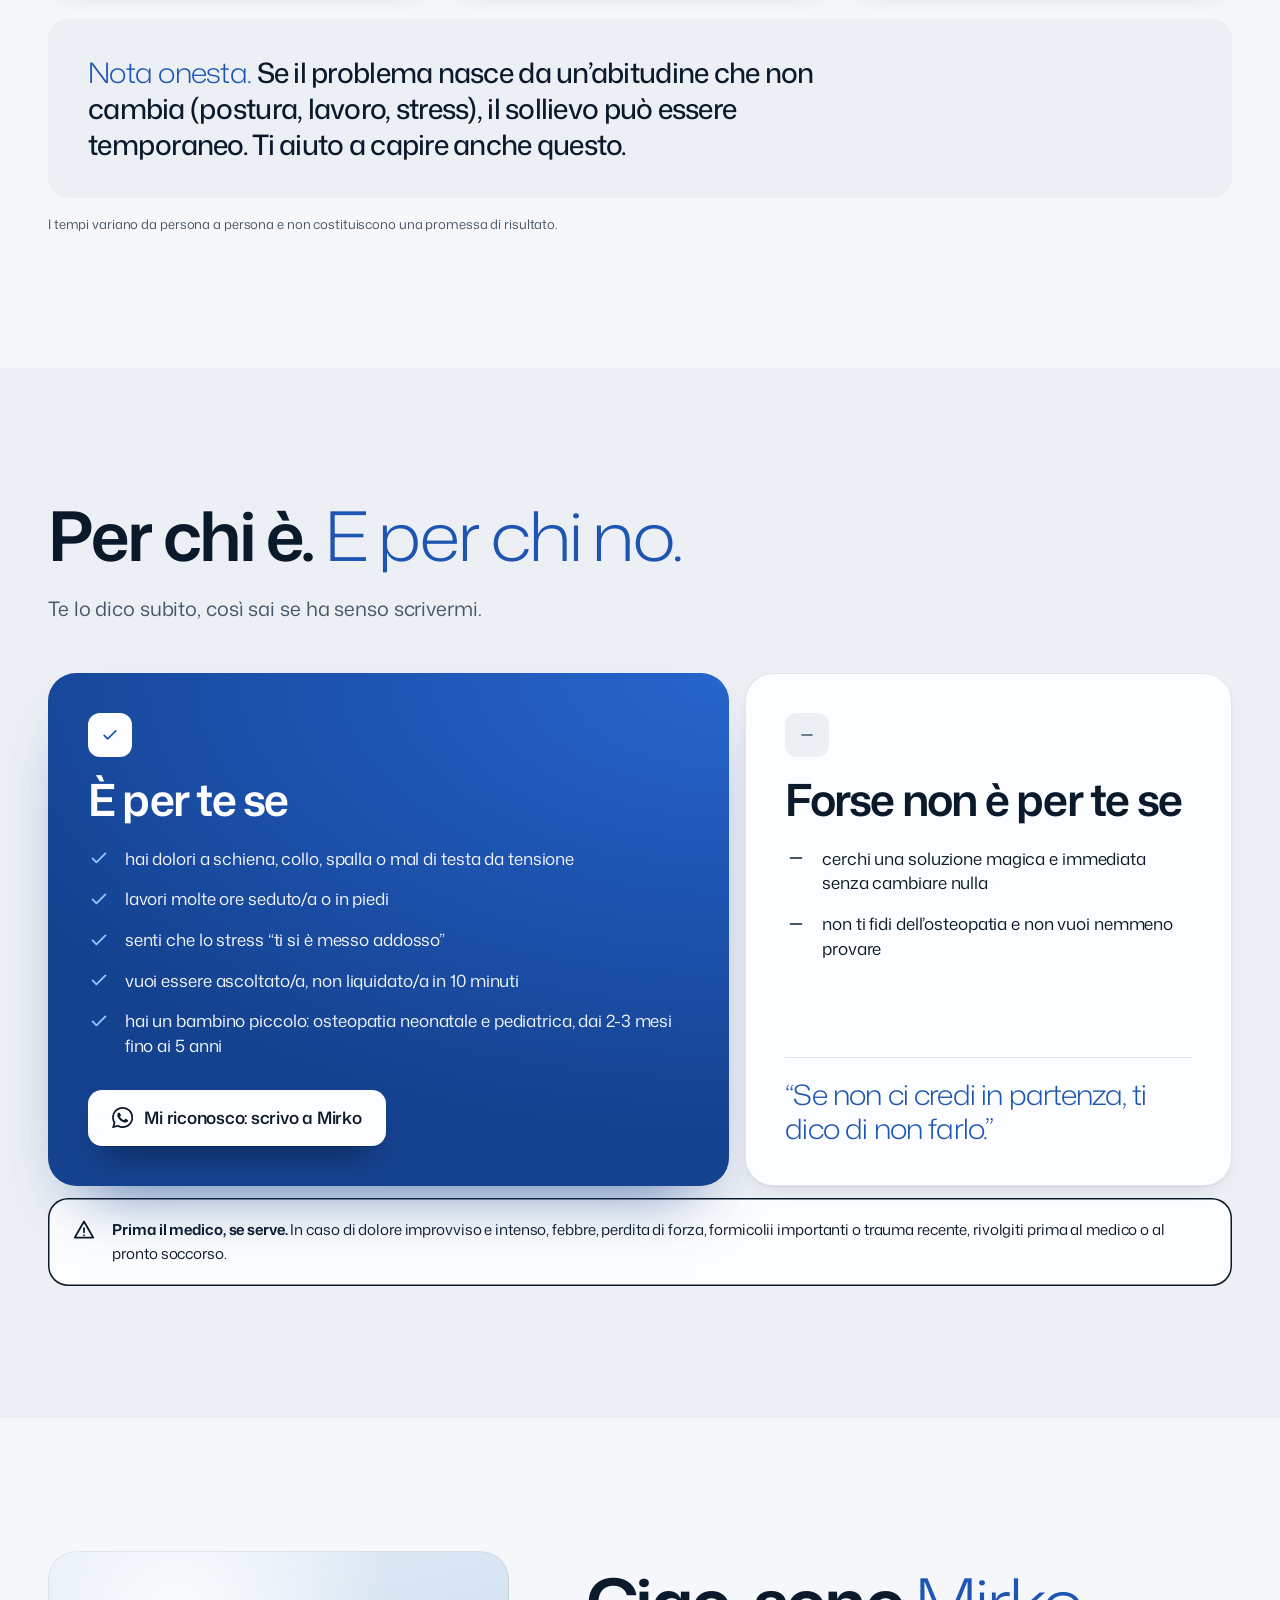
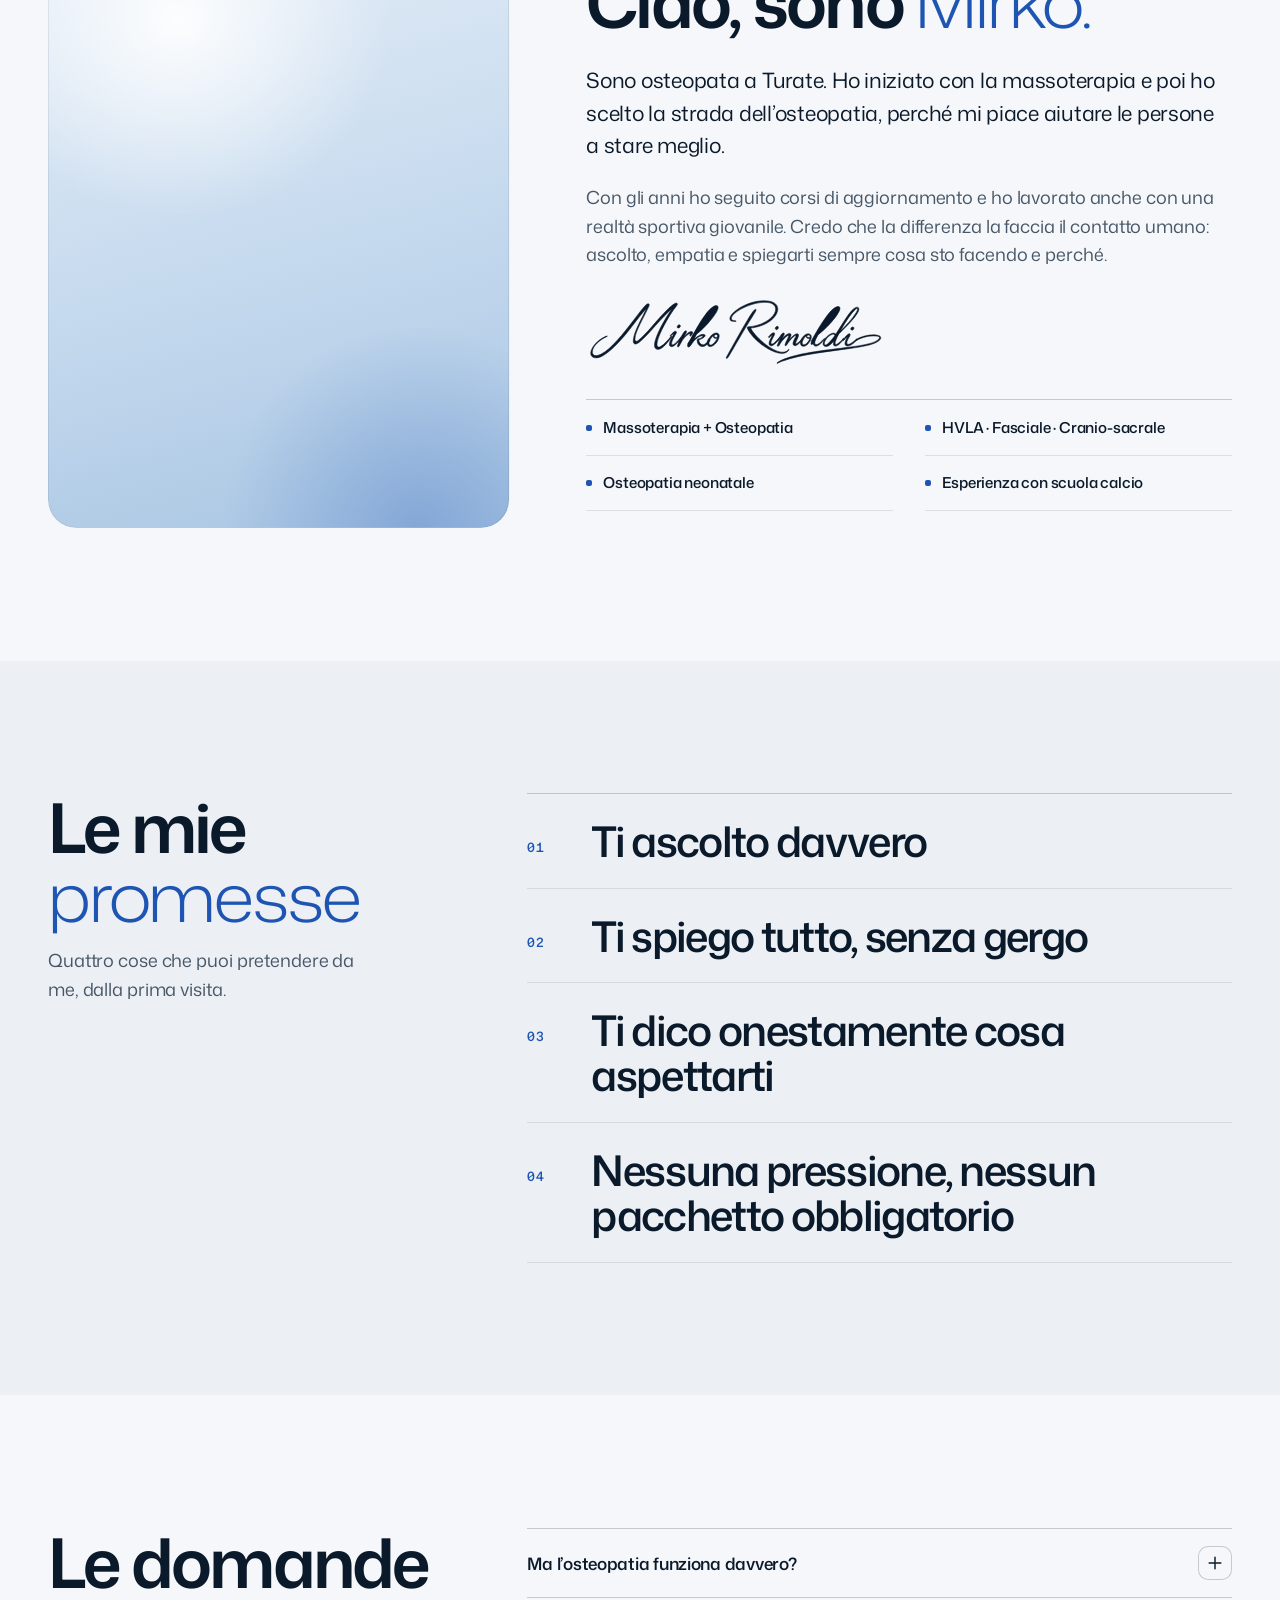
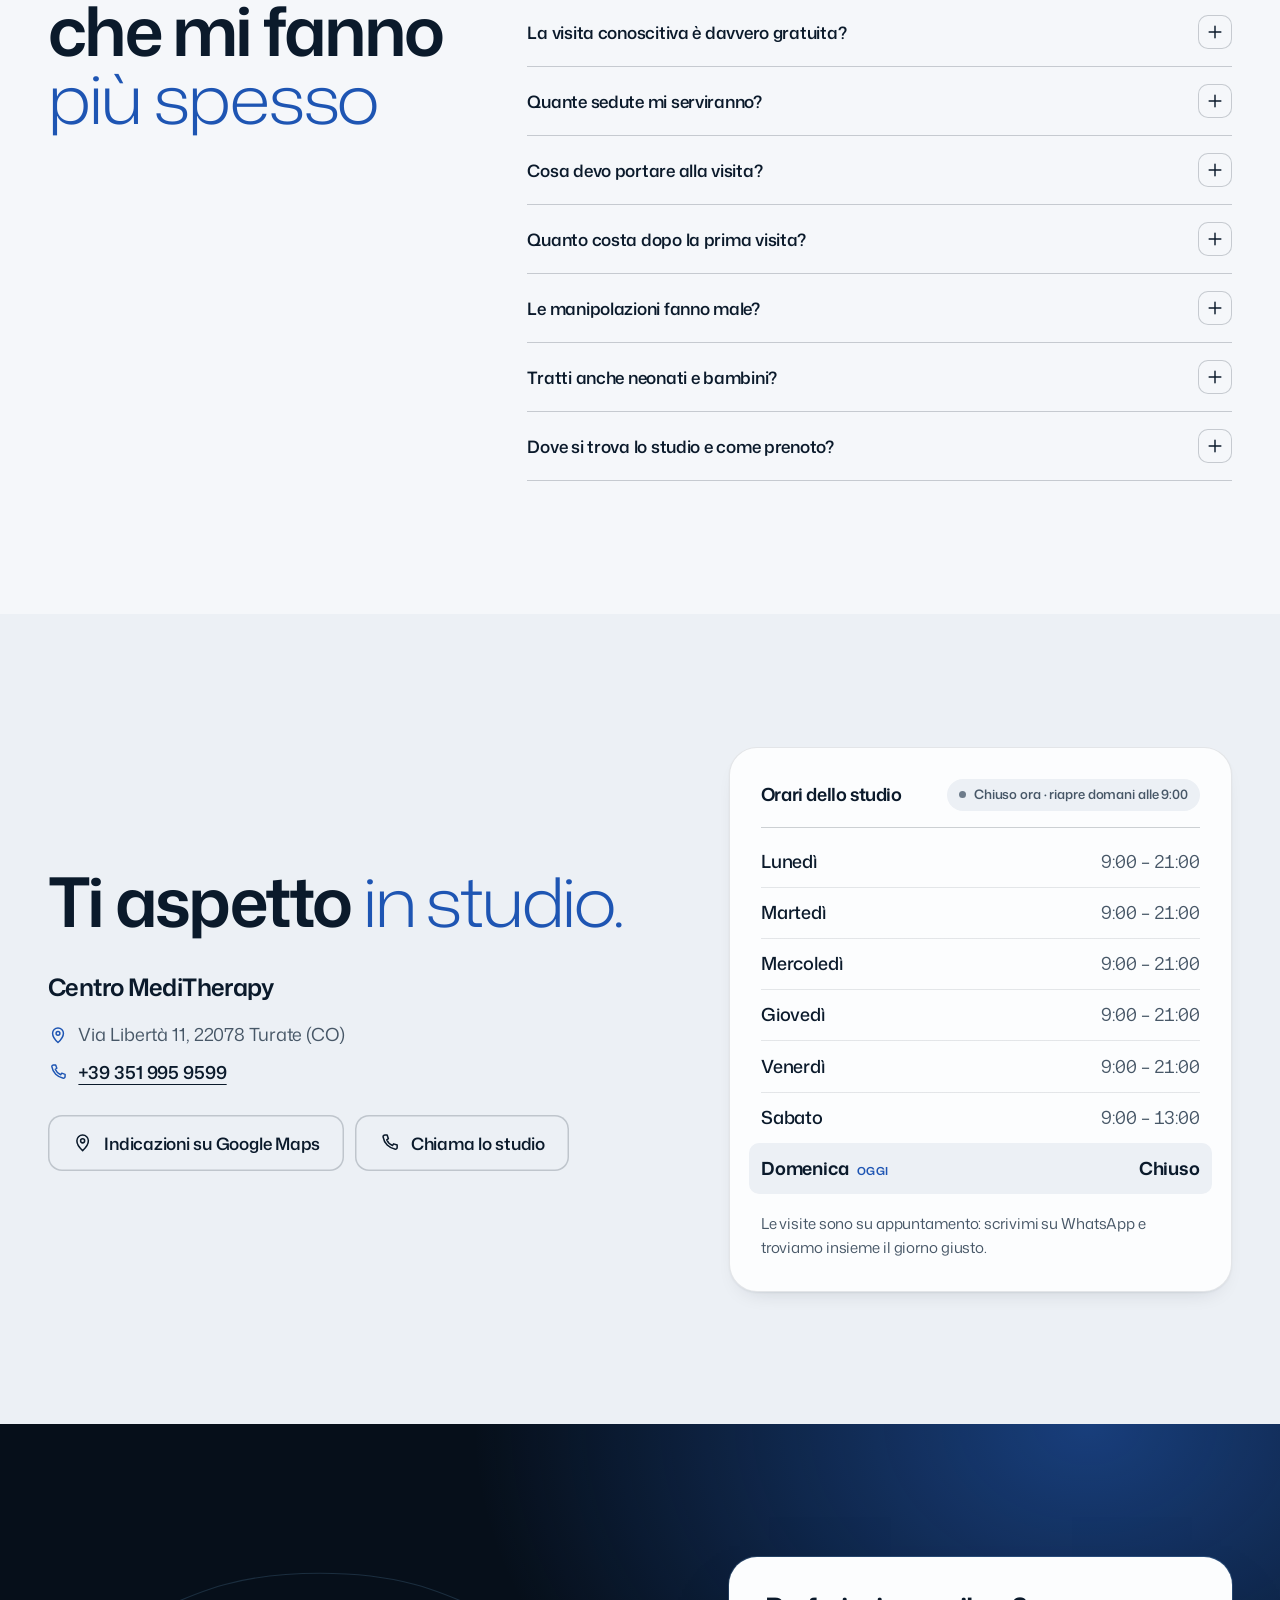
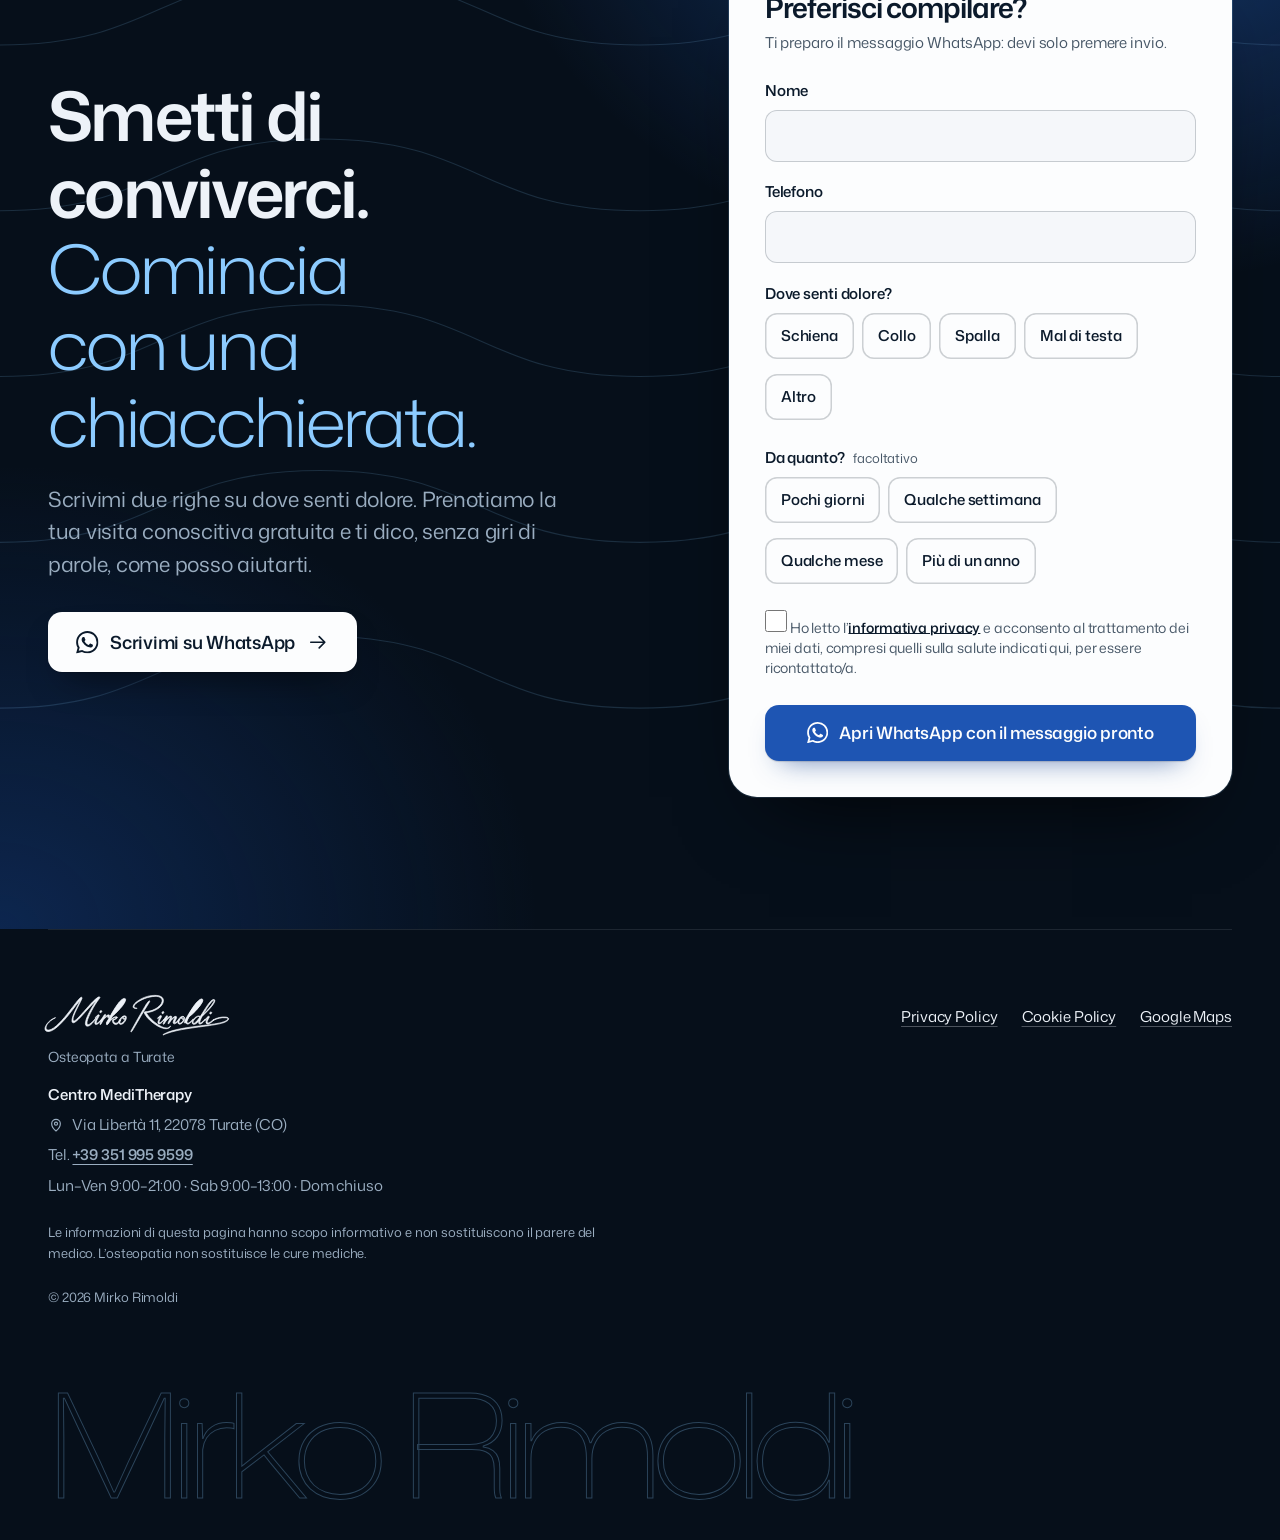
==== commit 1e8a8a1e: "Versione nei link di CSS e JS: le modifiche arrivano subito anche ai telefoni con la cache Co-Author" ====
--- a/index.html
+++ b/index.html
@@ -32,9 +32,9 @@
     try { if (!window.matchMedia('(prefers-reduced-motion: reduce)').matches) c.add('motion'); } catch (e) {}
   })(document);
 </script>
-<link rel="stylesheet" href="assets/css/styles.css">
-<script src="assets/js/config.js" defer></script>
-<script src="assets/js/app.js" defer></script>
+<link rel="stylesheet" href="assets/css/styles.css?v=20261125">
+<script src="assets/js/config.js?v=20261125" defer></script>
+<script src="assets/js/app.js?v=20261125" defer></script>
 </head>
 <body>
 <!--
--- a/assets/css/styles.css
+++ b/assets/css/styles.css
@@ -624,10 +624,12 @@
 .hero__rings { position: absolute; inset: 0; width: 100%; height: 100%; overflow: visible; }
 .hero__rings circle { fill: none; stroke: rgba(30, 85, 179, .26); stroke-width: .22; }
 .hero__rings circle + circle { stroke: rgba(30, 85, 179, .2); stroke-dasharray: .5 1.6; }
-.hero__figure picture { position: absolute; left: 50%; bottom: 0; height: 100%; translate: -50% 0; }
+/* width: max-content: senza, con left:50% la foto riceverebbe solo metà larghezza e si schiaccerebbe */
+.hero__figure picture { position: absolute; left: 50%; bottom: 0; width: max-content; height: 100%; translate: -50% 0; }
 .hero__figure img {
   display: block;
   width: auto;
+  max-width: none;
   height: 100%;
   filter: drop-shadow(0 26px 34px rgba(11, 26, 43, .16));
 }
